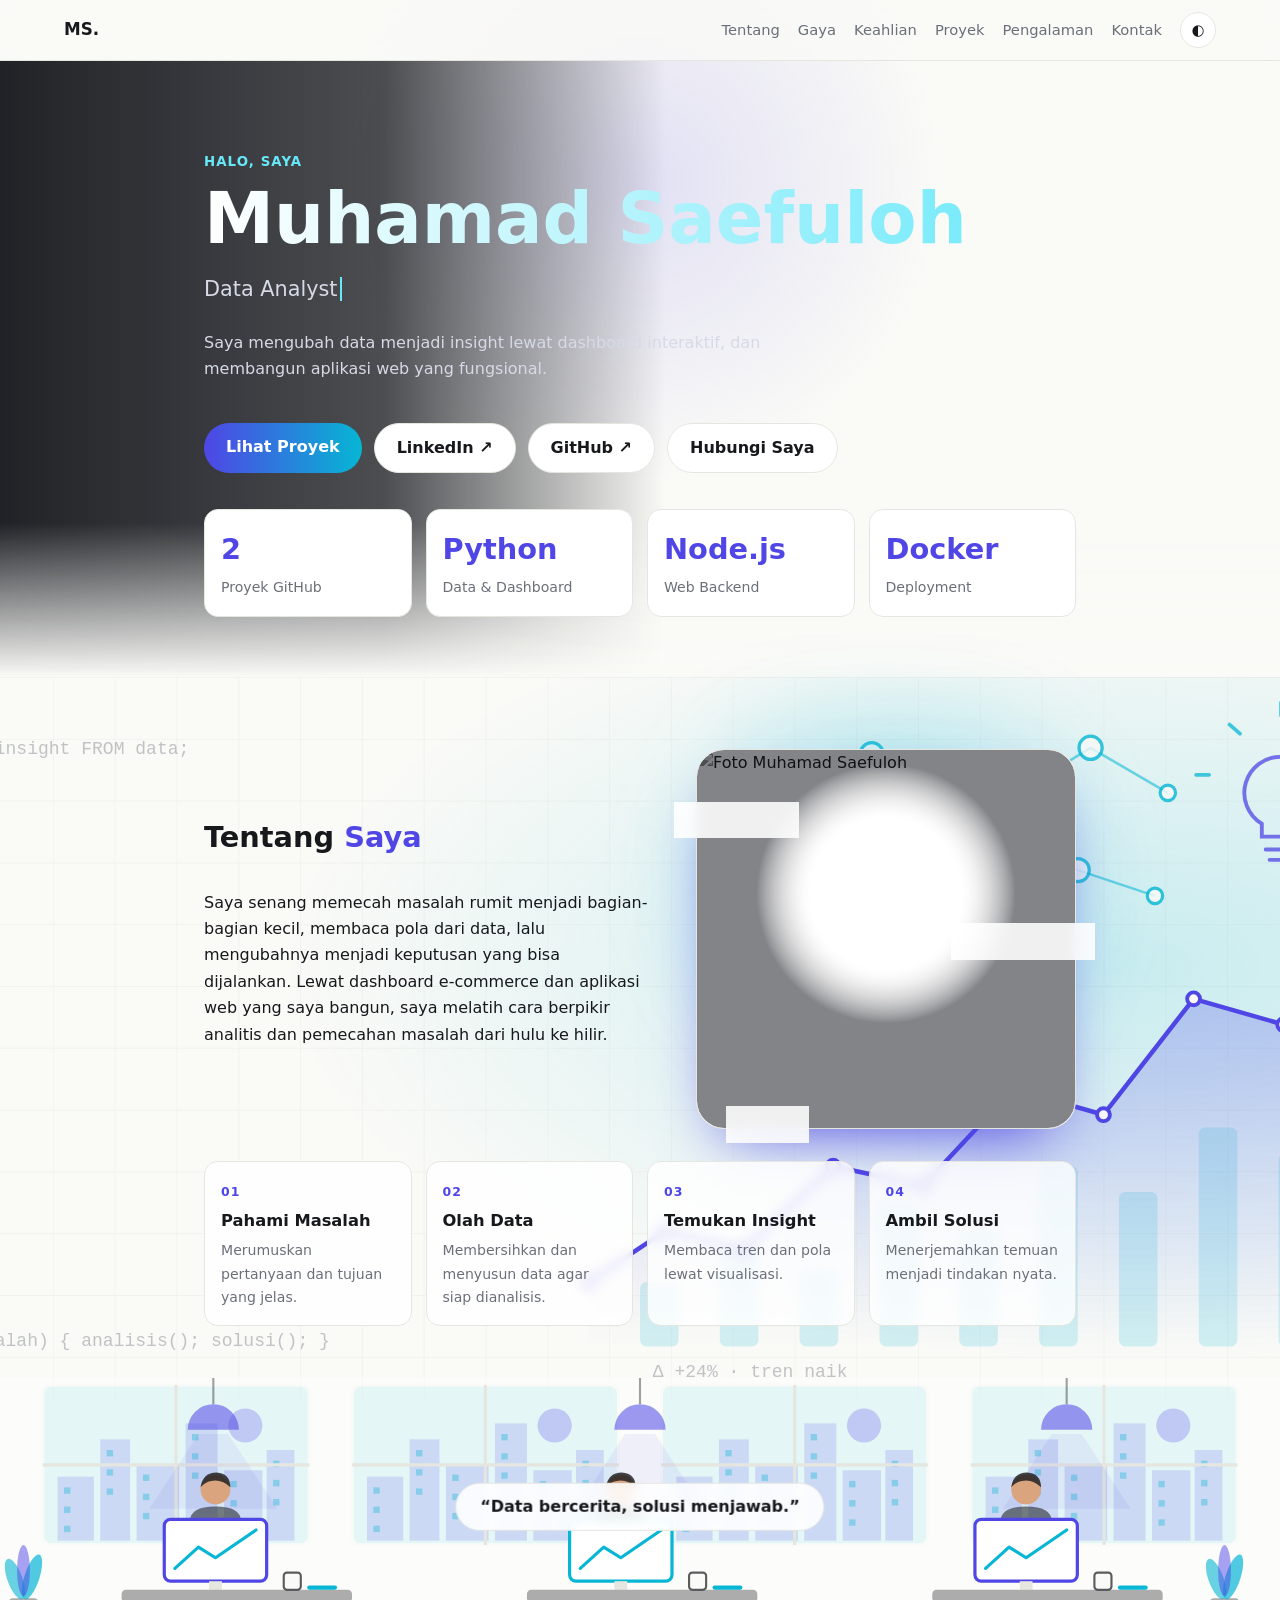
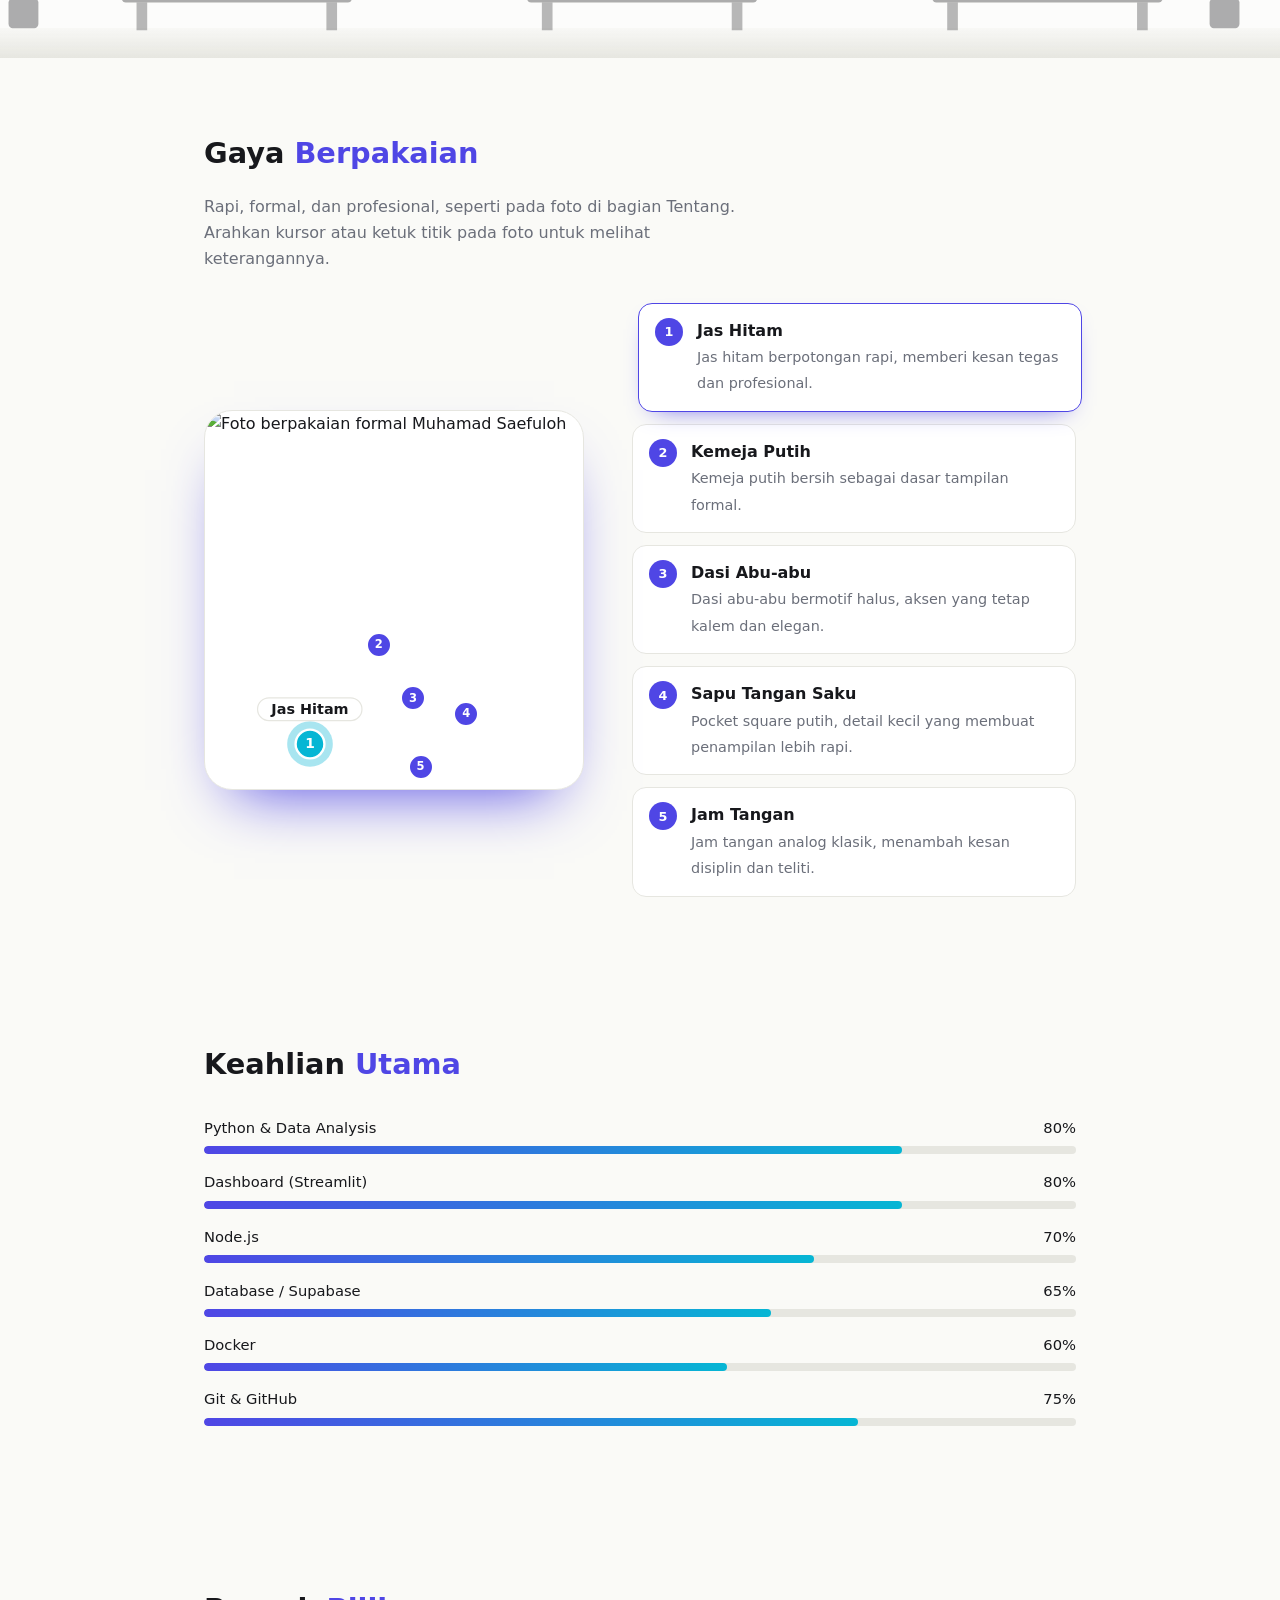
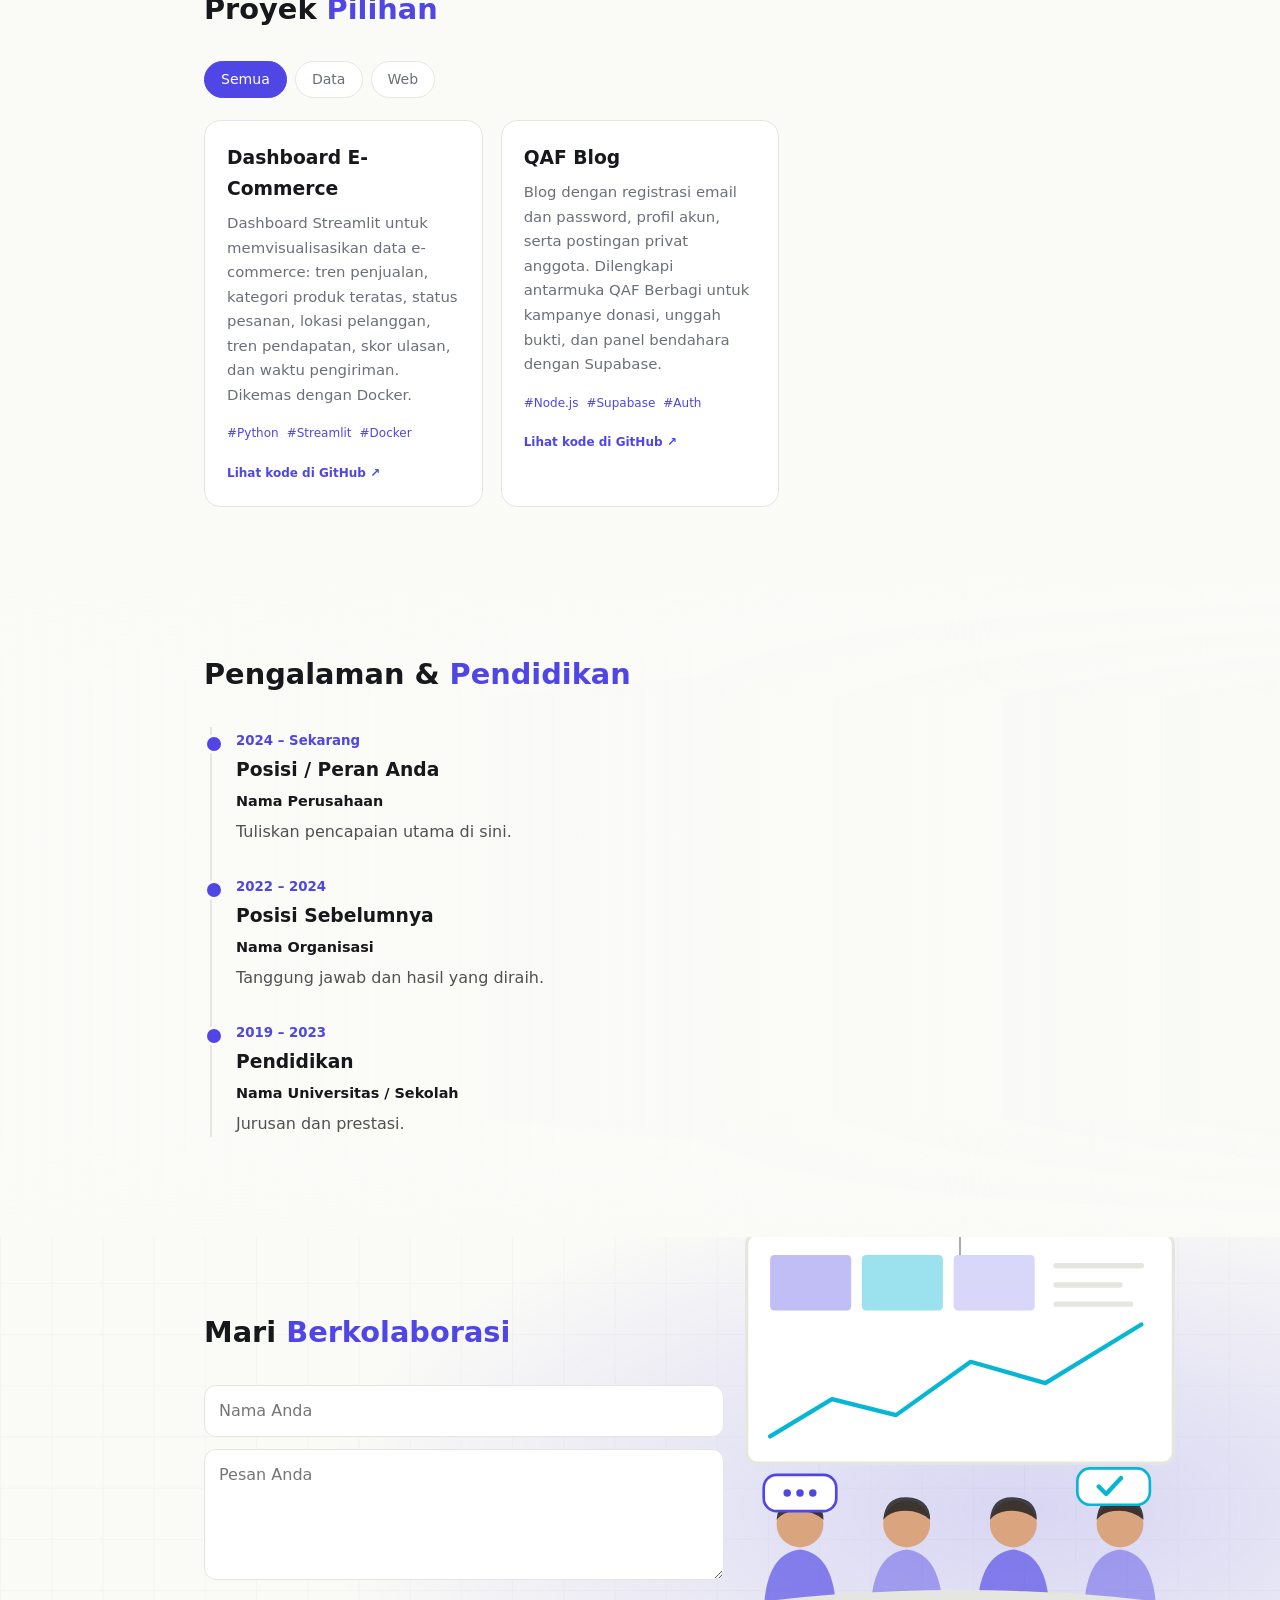
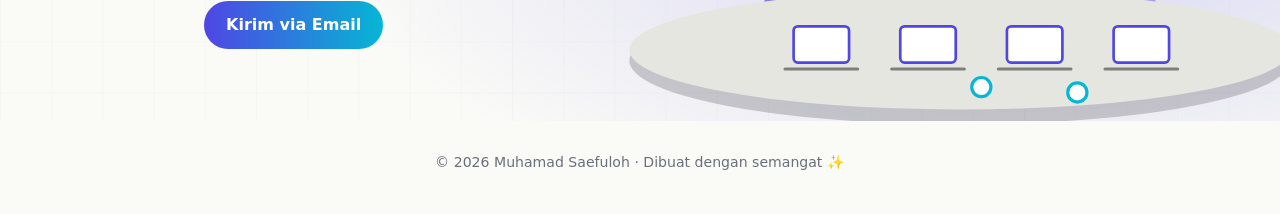
==== index.html @ 17553c74 "Add files via upload" ====
<!DOCTYPE html>
<html lang="id">
<head>
<meta charset="utf-8">
<meta name="viewport" content="width=device-width, initial-scale=1, viewport-fit=cover">
<meta name="description" content="Portofolio Muhamad Saefuloh: data analyst dan web developer."><title>Muhamad Saefuloh – Portofolio</title>
<link rel="stylesheet" href="style.css">
</head>
<body>
<div id="glow"></div>
<nav><b id="logo"></b><div><span class="lk" style="display:flex;gap:18px"><a href="#about">Tentang</a><a href="#attire">Gaya</a><a href="#skills">Keahlian</a><a href="#projects">Proyek</a><a href="#exp">Pengalaman</a><a href="#contact">Kontak</a></span><button id="theme" aria-label="Ganti tema">◐</button></div></nav>
<main>
<section class="hero rv">
<small>HALO, SAYA</small>
<h1 class="grad" id="name"></h1>
<div class="role"><span id="typed"></span><i></i></div>
<p id="tagline" style="max-width:560px;color:var(--mut)"></p>
<div class="cta"><a class="btn p" href="#projects">Lihat Proyek</a><a class="btn" id="li" target="_blank" rel="noopener">LinkedIn ↗</a><a class="btn" href="https://github.com/Muhammad887654" target="_blank" rel="noopener">GitHub ↗</a><a class="btn" href="#contact">Hubungi Saya</a></div>
<div class="stats" id="stats"></div>
</section>
<section id="about" class="rv ab">
<svg class="abbg" viewBox="0 0 1200 560" preserveAspectRatio="xMidYMid slice" aria-hidden="true">
<defs><pattern id="gp" width="48" height="48" patternUnits="userSpaceOnUse"><path d="M48 0H0V48" fill="none" stroke="var(--bd)" stroke-width="1"/></pattern>
<linearGradient id="ag" x1="0" y1="0" x2="0" y2="1"><stop offset="0" stop-color="var(--ac)" stop-opacity=".32"/><stop offset="1" stop-color="var(--ac)" stop-opacity="0"/></linearGradient>
<radialGradient id="rg" cx=".82" cy=".4" r=".55"><stop offset="0" stop-color="var(--ac2)" stop-opacity=".2"/><stop offset="1" stop-color="var(--ac2)" stop-opacity="0"/></radialGradient></defs>
<rect width="1200" height="560" fill="url(#gp)" opacity=".5"/><rect width="1200" height="560" fill="url(#rg)"/>
<rect x="600" y="470" width="30" height="50" rx="5" fill="var(--ac2)" opacity=".16"/><rect x="662" y="440" width="30" height="80" rx="5" fill="var(--ac2)" opacity=".16"/><rect x="724" y="460" width="30" height="60" rx="5" fill="var(--ac2)" opacity=".16"/><rect x="786" y="410" width="30" height="110" rx="5" fill="var(--ac2)" opacity=".16"/><rect x="848" y="430" width="30" height="90" rx="5" fill="var(--ac2)" opacity=".16"/><rect x="910" y="380" width="30" height="140" rx="5" fill="var(--ac2)" opacity=".16"/><rect x="972" y="400" width="30" height="120" rx="5" fill="var(--ac2)" opacity=".16"/><rect x="1034" y="350" width="30" height="170" rx="5" fill="var(--ac2)" opacity=".16"/><rect x="1096" y="370" width="30" height="150" rx="5" fill="var(--ac2)" opacity=".16"/><rect x="1158" y="320" width="30" height="200" rx="5" fill="var(--ac2)" opacity=".16"/>
<path d="M560 470 L620 430 L680 445 L750 380 L820 395 L890 320 L960 340 L1030 250 L1100 270 L1170 190 L1170 520 L560 520Z" fill="url(#ag)"/>
<path class="dr" d="M560 470 L620 430 L680 445 L750 380 L820 395 L890 320 L960 340 L1030 250 L1100 270 L1170 190" fill="none" stroke="var(--ac)" stroke-width="3.5" stroke-linecap="round" stroke-linejoin="round"/>
<circle class="pu" cx="560" cy="470" r="5" fill="var(--bg)" stroke="var(--ac)" stroke-width="3" style="animation-delay:0.0s"/><circle class="pu" cx="620" cy="430" r="5" fill="var(--bg)" stroke="var(--ac)" stroke-width="3" style="animation-delay:0.3s"/><circle class="pu" cx="680" cy="445" r="5" fill="var(--bg)" stroke="var(--ac)" stroke-width="3" style="animation-delay:0.6s"/><circle class="pu" cx="750" cy="380" r="5" fill="var(--bg)" stroke="var(--ac)" stroke-width="3" style="animation-delay:0.8999999999999999s"/><circle class="pu" cx="820" cy="395" r="5" fill="var(--bg)" stroke="var(--ac)" stroke-width="3" style="animation-delay:1.2s"/><circle class="pu" cx="890" cy="320" r="5" fill="var(--bg)" stroke="var(--ac)" stroke-width="3" style="animation-delay:1.5s"/><circle class="pu" cx="960" cy="340" r="5" fill="var(--bg)" stroke="var(--ac)" stroke-width="3" style="animation-delay:1.7999999999999998s"/><circle class="pu" cx="1030" cy="250" r="5" fill="var(--bg)" stroke="var(--ac)" stroke-width="3" style="animation-delay:2.1s"/><circle class="pu" cx="1100" cy="270" r="5" fill="var(--bg)" stroke="var(--ac)" stroke-width="3" style="animation-delay:2.4s"/><circle class="pu" cx="1170" cy="190" r="5" fill="var(--bg)" stroke="var(--ac)" stroke-width="3" style="animation-delay:2.6999999999999997s"/>
<g stroke="var(--ac2)" stroke-width="2" opacity=".55" fill="none"><path d="M860 110L780 60M860 110L950 55M860 110L800 160M860 110L940 150M780 60L720 90M950 55L1010 90M940 150L1000 170"/></g>
<g fill="var(--bg)" stroke="var(--ac2)" stroke-width="2.5" opacity=".8"><circle cx="860" cy="110" r="15"/><circle cx="780" cy="60" r="9"/><circle cx="950" cy="55" r="9"/><circle cx="800" cy="160" r="9"/><circle cx="940" cy="150" r="9"/><circle cx="720" cy="90" r="6"/><circle cx="1010" cy="90" r="6"/><circle cx="1000" cy="170" r="6"/></g>
<g fill="none" stroke="var(--ac)" stroke-width="3" stroke-linecap="round" opacity=".75"><path d="M1098 62a28 28 0 0 0-15 52v10h30v-10a28 28 0 0 0-15-52z"/><path d="M1086 134h24M1089 142h18"/><path d="M1098 30v-10M1130 44l8-7M1066 44l-8-7M1144 76h10M1042 76h-10" stroke="var(--ac2)"/></g>
<g font-family="ui-monospace,Menlo,monospace" font-size="14" fill="var(--mut)" opacity=".4"><text x="40" y="60">SELECT insight FROM data;</text><text x="40" y="520">if (masalah) { analisis(); solusi(); }</text><text x="610" y="544">Δ +24%  ·  tren naik</text></g>
</svg>
<div class="abwrap"><div class="abtxt"><h2>Tentang <span>Saya</span></h2><p id="about-t"></p></div><figure class="portrait" id="portrait"><div class="pframe"><img src="assets/profile.jpg" alt="Foto Muhamad Saefuloh"><div class="dim"></div></div><span class="pc c1">Data Analyst</span><span class="pc c2">Problem Solver</span><span class="pc c3">Python</span></figure></div><div class="steps" id="steps"></div></section>
<div class="band rv"><svg viewBox="0 0 1200 280" preserveAspectRatio="xMidYMax slice" role="img" aria-label="Ilustrasi suasana kantor"><defs><linearGradient id="fl" x1="0" y1="0" x2="0" y2="1"><stop offset="0" stop-color="var(--bd)" stop-opacity=".2"/><stop offset="1" stop-color="var(--bd)"/></linearGradient></defs><rect width="1200" height="280" fill="var(--card)" opacity=".45"/><rect x="40" y="24" width="250" height="150" rx="8" fill="var(--ac2)" opacity=".09" stroke="var(--bd)" stroke-width="3"/><circle cx="230" cy="62" r="16" fill="var(--ac)" opacity=".25"/><rect x="54" y="110" width="34" height="60" fill="var(--ac)" opacity=".16"/><rect x="60" y="120" width="6" height="6" fill="var(--ac2)" opacity=".35" class="tw"/><rect x="60" y="138" width="6" height="6" fill="var(--ac2)" opacity=".35" class=""/><rect x="60" y="156" width="6" height="6" fill="var(--ac2)" opacity=".35" class=""/><rect x="94" y="75" width="28" height="95" fill="var(--ac)" opacity=".16"/><rect x="100" y="85" width="6" height="6" fill="var(--ac2)" opacity=".35" class=""/><rect x="100" y="103" width="6" height="6" fill="var(--ac2)" opacity=".35" class=""/><rect x="100" y="121" width="6" height="6" fill="var(--ac2)" opacity=".35" class="tw"/><rect x="128" y="98" width="40" height="72" fill="var(--ac)" opacity=".16"/><rect x="134" y="108" width="6" height="6" fill="var(--ac2)" opacity=".35" class=""/><rect x="134" y="126" width="6" height="6" fill="var(--ac2)" opacity=".35" class="tw"/><rect x="134" y="144" width="6" height="6" fill="var(--ac2)" opacity=".35" class=""/><rect x="174" y="60" width="30" height="110" fill="var(--ac)" opacity=".16"/><rect x="180" y="70" width="6" height="6" fill="var(--ac2)" opacity=".35" class="tw"/><rect x="180" y="88" width="6" height="6" fill="var(--ac2)" opacity=".35" class=""/><rect x="180" y="106" width="6" height="6" fill="var(--ac2)" opacity=".35" class=""/><rect x="210" y="104" width="36" height="66" fill="var(--ac)" opacity=".16"/><rect x="216" y="114" width="6" height="6" fill="var(--ac2)" opacity=".35" class=""/><rect x="216" y="132" width="6" height="6" fill="var(--ac2)" opacity=".35" class=""/><rect x="216" y="150" width="6" height="6" fill="var(--ac2)" opacity=".35" class="tw"/><rect x="250" y="85" width="26" height="85" fill="var(--ac)" opacity=".16"/><rect x="256" y="95" width="6" height="6" fill="var(--ac2)" opacity=".35" class=""/><rect x="256" y="113" width="6" height="6" fill="var(--ac2)" opacity=".35" class="tw"/><rect x="256" y="131" width="6" height="6" fill="var(--ac2)" opacity=".35" class=""/><path d="M165 24V174M40 99H290" stroke="var(--bd)" stroke-width="3"/><rect x="330" y="24" width="250" height="150" rx="8" fill="var(--ac2)" opacity=".09" stroke="var(--bd)" stroke-width="3"/><circle cx="520" cy="62" r="16" fill="var(--ac)" opacity=".25"/><rect x="344" y="110" width="34" height="60" fill="var(--ac)" opacity=".16"/><rect x="350" y="120" width="6" height="6" fill="var(--ac2)" opacity=".35" class=""/><rect x="350" y="138" width="6" height="6" fill="var(--ac2)" opacity=".35" class=""/><rect x="350" y="156" width="6" height="6" fill="var(--ac2)" opacity=".35" class="tw"/><rect x="384" y="75" width="28" height="95" fill="var(--ac)" opacity=".16"/><rect x="390" y="85" width="6" height="6" fill="var(--ac2)" opacity=".35" class=""/><rect x="390" y="103" width="6" height="6" fill="var(--ac2)" opacity=".35" class="tw"/><rect x="390" y="121" width="6" height="6" fill="var(--ac2)" opacity=".35" class=""/><rect x="418" y="98" width="40" height="72" fill="var(--ac)" opacity=".16"/><rect x="424" y="108" width="6" height="6" fill="var(--ac2)" opacity=".35" class="tw"/><rect x="424" y="126" width="6" height="6" fill="var(--ac2)" opacity=".35" class=""/><rect x="424" y="144" width="6" height="6" fill="var(--ac2)" opacity=".35" class=""/><rect x="464" y="60" width="30" height="110" fill="var(--ac)" opacity=".16"/><rect x="470" y="70" width="6" height="6" fill="var(--ac2)" opacity=".35" class=""/><rect x="470" y="88" width="6" height="6" fill="var(--ac2)" opacity=".35" class=""/><rect x="470" y="106" width="6" height="6" fill="var(--ac2)" opacity=".35" class="tw"/><rect x="500" y="104" width="36" height="66" fill="var(--ac)" opacity=".16"/><rect x="506" y="114" width="6" height="6" fill="var(--ac2)" opacity=".35" class=""/><rect x="506" y="132" width="6" height="6" fill="var(--ac2)" opacity=".35" class="tw"/><rect x="506" y="150" width="6" height="6" fill="var(--ac2)" opacity=".35" class=""/><rect x="540" y="85" width="26" height="85" fill="var(--ac)" opacity=".16"/><rect x="546" y="95" width="6" height="6" fill="var(--ac2)" opacity=".35" class="tw"/><rect x="546" y="113" width="6" height="6" fill="var(--ac2)" opacity=".35" class=""/><rect x="546" y="131" width="6" height="6" fill="var(--ac2)" opacity=".35" class=""/><path d="M455 24V174M330 99H580" stroke="var(--bd)" stroke-width="3"/><rect x="620" y="24" width="250" height="150" rx="8" fill="var(--ac2)" opacity=".09" stroke="var(--bd)" stroke-width="3"/><circle cx="810" cy="62" r="16" fill="var(--ac)" opacity=".25"/><rect x="634" y="110" width="34" height="60" fill="var(--ac)" opacity=".16"/><rect x="640" y="120" width="6" height="6" fill="var(--ac2)" opacity=".35" class=""/><rect x="640" y="138" width="6" height="6" fill="var(--ac2)" opacity=".35" class="tw"/><rect x="640" y="156" width="6" height="6" fill="var(--ac2)" opacity=".35" class=""/><rect x="674" y="75" width="28" height="95" fill="var(--ac)" opacity=".16"/><rect x="680" y="85" width="6" height="6" fill="var(--ac2)" opacity=".35" class="tw"/><rect x="680" y="103" width="6" height="6" fill="var(--ac2)" opacity=".35" class=""/><rect x="680" y="121" width="6" height="6" fill="var(--ac2)" opacity=".35" class=""/><rect x="708" y="98" width="40" height="72" fill="var(--ac)" opacity=".16"/><rect x="714" y="108" width="6" height="6" fill="var(--ac2)" opacity=".35" class=""/><rect x="714" y="126" width="6" height="6" fill="var(--ac2)" opacity=".35" class=""/><rect x="714" y="144" width="6" height="6" fill="var(--ac2)" opacity=".35" class="tw"/><rect x="754" y="60" width="30" height="110" fill="var(--ac)" opacity=".16"/><rect x="760" y="70" width="6" height="6" fill="var(--ac2)" opacity=".35" class=""/><rect x="760" y="88" width="6" height="6" fill="var(--ac2)" opacity=".35" class="tw"/><rect x="760" y="106" width="6" height="6" fill="var(--ac2)" opacity=".35" class=""/><rect x="790" y="104" width="36" height="66" fill="var(--ac)" opacity=".16"/><rect x="796" y="114" width="6" height="6" fill="var(--ac2)" opacity=".35" class="tw"/><rect x="796" y="132" width="6" height="6" fill="var(--ac2)" opacity=".35" class=""/><rect x="796" y="150" width="6" height="6" fill="var(--ac2)" opacity=".35" class=""/><rect x="830" y="85" width="26" height="85" fill="var(--ac)" opacity=".16"/><rect x="836" y="95" width="6" height="6" fill="var(--ac2)" opacity=".35" class=""/><rect x="836" y="113" width="6" height="6" fill="var(--ac2)" opacity=".35" class=""/><rect x="836" y="131" width="6" height="6" fill="var(--ac2)" opacity=".35" class="tw"/><path d="M745 24V174M620 99H870" stroke="var(--bd)" stroke-width="3"/><rect x="910" y="24" width="250" height="150" rx="8" fill="var(--ac2)" opacity=".09" stroke="var(--bd)" stroke-width="3"/><circle cx="1100" cy="62" r="16" fill="var(--ac)" opacity=".25"/><rect x="924" y="110" width="34" height="60" fill="var(--ac)" opacity=".16"/><rect x="930" y="120" width="6" height="6" fill="var(--ac2)" opacity=".35" class="tw"/><rect x="930" y="138" width="6" height="6" fill="var(--ac2)" opacity=".35" class=""/><rect x="930" y="156" width="6" height="6" fill="var(--ac2)" opacity=".35" class=""/><rect x="964" y="75" width="28" height="95" fill="var(--ac)" opacity=".16"/><rect x="970" y="85" width="6" height="6" fill="var(--ac2)" opacity=".35" class=""/><rect x="970" y="103" width="6" height="6" fill="var(--ac2)" opacity=".35" class=""/><rect x="970" y="121" width="6" height="6" fill="var(--ac2)" opacity=".35" class="tw"/><rect x="998" y="98" width="40" height="72" fill="var(--ac)" opacity=".16"/><rect x="1004" y="108" width="6" height="6" fill="var(--ac2)" opacity=".35" class=""/><rect x="1004" y="126" width="6" height="6" fill="var(--ac2)" opacity=".35" class="tw"/><rect x="1004" y="144" width="6" height="6" fill="var(--ac2)" opacity=".35" class=""/><rect x="1044" y="60" width="30" height="110" fill="var(--ac)" opacity=".16"/><rect x="1050" y="70" width="6" height="6" fill="var(--ac2)" opacity=".35" class="tw"/><rect x="1050" y="88" width="6" height="6" fill="var(--ac2)" opacity=".35" class=""/><rect x="1050" y="106" width="6" height="6" fill="var(--ac2)" opacity=".35" class=""/><rect x="1080" y="104" width="36" height="66" fill="var(--ac)" opacity=".16"/><rect x="1086" y="114" width="6" height="6" fill="var(--ac2)" opacity=".35" class=""/><rect x="1086" y="132" width="6" height="6" fill="var(--ac2)" opacity=".35" class=""/><rect x="1086" y="150" width="6" height="6" fill="var(--ac2)" opacity=".35" class="tw"/><rect x="1120" y="85" width="26" height="85" fill="var(--ac)" opacity=".16"/><rect x="1126" y="95" width="6" height="6" fill="var(--ac2)" opacity=".35" class=""/><rect x="1126" y="113" width="6" height="6" fill="var(--ac2)" opacity=".35" class="tw"/><rect x="1126" y="131" width="6" height="6" fill="var(--ac2)" opacity=".35" class=""/><path d="M1035 24V174M910 99H1160" stroke="var(--bd)" stroke-width="3"/><rect y="252" width="1200" height="28" fill="url(#fl)"/><path d="M200 0V42" stroke="var(--tx)" opacity=".4" stroke-width="2"/><path d="M176 66A24 24 0 0 1 224 66Z" fill="var(--ac)" opacity=".55"/><path d="M186 70H214L260 140H140Z" fill="var(--ac)" opacity=".07"/><path d="M600 0V42" stroke="var(--tx)" opacity=".4" stroke-width="2"/><path d="M576 66A24 24 0 0 1 624 66Z" fill="var(--ac)" opacity=".55"/><path d="M586 70H614L660 140H540Z" fill="var(--ac)" opacity=".07"/><path d="M1000 0V42" stroke="var(--tx)" opacity=".4" stroke-width="2"/><path d="M976 66A24 24 0 0 1 1024 66Z" fill="var(--ac)" opacity=".55"/><path d="M986 70H1014L1060 140H940Z" fill="var(--ac)" opacity=".07"/><g transform="translate(90,0)"><path d="M88 152Q88 138 112 138Q136 138 136 152Z" fill="var(--tx)" opacity=".55"/><circle cx="112" cy="122" r="14" fill="#d9a47e"/><path d="M98 120Q100 106 113 106Q126 107 126 120Q118 112 108 114Q102 115 98 120Z" fill="var(--tx)" opacity=".8"/><rect x="64" y="150" width="96" height="58" rx="6" fill="var(--card)" stroke="var(--ac)" stroke-width="3"/><path d="M74 196L96 176L112 186L150 160" fill="none" stroke="var(--ac2)" stroke-width="3" stroke-linecap="round" stroke-linejoin="round"/><rect x="106" y="208" width="12" height="8" fill="var(--bd)"/><rect x="24" y="216" width="216" height="12" rx="4" fill="var(--tx)" opacity=".35"/><rect x="38" y="228" width="10" height="26" fill="var(--tx)" opacity=".3"/><rect x="216" y="228" width="10" height="26" fill="var(--tx)" opacity=".3"/><rect x="176" y="200" width="16" height="16" rx="3" fill="var(--bg)" stroke="var(--tx)" opacity=".7" stroke-width="2"/><path d="M200 214h24" stroke="var(--ac2)" stroke-width="4" stroke-linecap="round"/></g><g transform="translate(470,0)"><path d="M88 152Q88 138 112 138Q136 138 136 152Z" fill="var(--tx)" opacity=".55"/><circle cx="112" cy="122" r="14" fill="#d9a47e"/><path d="M98 120Q100 106 113 106Q126 107 126 120Q118 112 108 114Q102 115 98 120Z" fill="var(--tx)" opacity=".8"/><rect x="64" y="150" width="96" height="58" rx="6" fill="var(--card)" stroke="var(--ac2)" stroke-width="3"/><path d="M74 196L96 176L112 186L150 160" fill="none" stroke="var(--ac2)" stroke-width="3" stroke-linecap="round" stroke-linejoin="round"/><rect x="106" y="208" width="12" height="8" fill="var(--bd)"/><rect x="24" y="216" width="216" height="12" rx="4" fill="var(--tx)" opacity=".35"/><rect x="38" y="228" width="10" height="26" fill="var(--tx)" opacity=".3"/><rect x="216" y="228" width="10" height="26" fill="var(--tx)" opacity=".3"/><rect x="176" y="200" width="16" height="16" rx="3" fill="var(--bg)" stroke="var(--tx)" opacity=".7" stroke-width="2"/><path d="M200 214h24" stroke="var(--ac2)" stroke-width="4" stroke-linecap="round"/></g><g transform="translate(850,0)"><path d="M88 152Q88 138 112 138Q136 138 136 152Z" fill="var(--tx)" opacity=".55"/><circle cx="112" cy="122" r="14" fill="#d9a47e"/><path d="M98 120Q100 106 113 106Q126 107 126 120Q118 112 108 114Q102 115 98 120Z" fill="var(--tx)" opacity=".8"/><rect x="64" y="150" width="96" height="58" rx="6" fill="var(--card)" stroke="var(--ac)" stroke-width="3"/><path d="M74 196L96 176L112 186L150 160" fill="none" stroke="var(--ac2)" stroke-width="3" stroke-linecap="round" stroke-linejoin="round"/><rect x="106" y="208" width="12" height="8" fill="var(--bd)"/><rect x="24" y="216" width="216" height="12" rx="4" fill="var(--tx)" opacity=".35"/><rect x="38" y="228" width="10" height="26" fill="var(--tx)" opacity=".3"/><rect x="216" y="228" width="10" height="26" fill="var(--tx)" opacity=".3"/><rect x="176" y="200" width="16" height="16" rx="3" fill="var(--bg)" stroke="var(--tx)" opacity=".7" stroke-width="2"/><path d="M200 214h24" stroke="var(--ac2)" stroke-width="4" stroke-linecap="round"/></g><rect x="8" y="224" width="28" height="28" rx="4" fill="var(--tx)" opacity=".35"/><ellipse cx="14" cy="206" rx="7" ry="20" fill="var(--ac2)" opacity=".6" transform="rotate(-20 14 206)"/><ellipse cx="30" cy="204" rx="7" ry="22" fill="var(--ac2)" opacity=".7" transform="rotate(18 30 204)"/><ellipse cx="22" cy="198" rx="6" ry="24" fill="var(--ac)" opacity=".5"/><rect x="1134" y="224" width="28" height="28" rx="4" fill="var(--tx)" opacity=".35"/><ellipse cx="1140" cy="206" rx="7" ry="20" fill="var(--ac2)" opacity=".6" transform="rotate(-20 1140 206)"/><ellipse cx="1156" cy="204" rx="7" ry="22" fill="var(--ac2)" opacity=".7" transform="rotate(18 1156 204)"/><ellipse cx="1148" cy="198" rx="6" ry="24" fill="var(--ac)" opacity=".5"/></svg><div class="bandtxt">“Data bercerita, solusi menjawab.”</div></div>

<section id="attire" class="rv"><h2>Gaya <span>Berpakaian</span></h2>
<p class="sub">Rapi, formal, dan profesional, seperti pada foto di bagian Tentang. Arahkan kursor atau ketuk titik pada foto untuk melihat keterangannya.</p>
<div class="attwrap"><div class="af" id="af"><div class="afr"><img id="att-img" alt="Foto berpakaian formal Muhamad Saefuloh"></div></div><ol class="al" id="al"></ol></div></section>
<section id="skills" class="rv"><h2>Keahlian <span>Utama</span></h2><div id="sk"></div></section>
<section id="projects" class="rv"><h2>Proyek <span>Pilihan</span></h2><div class="chips" id="chips"></div><div class="grid" id="pj"></div></section>
<section id="exp" class="rv eb"><h2>Pengalaman &amp; <span>Pendidikan</span></h2><div class="tl" id="tl"></div></section>
<section id="contact" class="rv ab"><svg class="abbg" viewBox="0 0 1200 560" preserveAspectRatio="xMidYMid slice" aria-hidden="true"><defs><pattern id="gp2" width="48" height="48" patternUnits="userSpaceOnUse"><path d="M48 0H0V48" fill="none" stroke="var(--bd)" stroke-width="1"/></pattern><radialGradient id="rg2" cx=".8" cy=".55" r=".55"><stop offset="0" stop-color="var(--ac)" stop-opacity=".2"/><stop offset="1" stop-color="var(--ac)" stop-opacity="0"/></radialGradient></defs><rect width="1200" height="560" fill="url(#gp2)" opacity=".45"/><rect width="1200" height="560" fill="url(#rg2)"/><rect x="700" y="50" width="400" height="215" rx="10" fill="var(--card)" stroke="var(--bd)" stroke-width="3"/><rect x="722" y="70" width="76" height="52" rx="4" fill="var(--ac)" opacity=".35"/><rect x="808" y="70" width="76" height="52" rx="4" fill="var(--ac2)" opacity=".4"/><rect x="894" y="70" width="76" height="52" rx="4" fill="var(--ac)" opacity=".22"/><path d="M722 240L780 205L840 220L910 170L980 190L1070 135" fill="none" stroke="var(--ac2)" stroke-width="4" stroke-linecap="round" stroke-linejoin="round"/><path d="M990 80h80M990 98h60M990 116h70" stroke="var(--bd)" stroke-width="5" stroke-linecap="round"/><path d="M716 410Q716 350 750 346Q784 350 784 410Z" fill="var(--ac)" opacity="0.65"/><circle cx="750" cy="322" r="22" fill="#d9a47e"/><path d="M728 318Q730 296 750 297Q772 298 772 318Q760 308 744 310Q734 311 728 318Z" fill="var(--tx)" opacity=".8"/><path d="M816 410Q816 350 850 346Q884 350 884 410Z" fill="var(--ac)" opacity="0.45"/><circle cx="850" cy="322" r="22" fill="#d9a47e"/><path d="M828 318Q830 296 850 297Q872 298 872 318Q860 308 844 310Q834 311 828 318Z" fill="var(--tx)" opacity=".8"/><path d="M916 410Q916 350 950 346Q984 350 984 410Z" fill="var(--ac)" opacity="0.65"/><circle cx="950" cy="322" r="22" fill="#d9a47e"/><path d="M928 318Q930 296 950 297Q972 298 972 318Q960 308 944 310Q934 311 928 318Z" fill="var(--tx)" opacity=".8"/><path d="M1016 410Q1016 350 1050 346Q1084 350 1084 410Z" fill="var(--ac)" opacity="0.45"/><circle cx="1050" cy="322" r="22" fill="#d9a47e"/><path d="M1028 318Q1030 296 1050 297Q1072 298 1072 318Q1060 308 1044 310Q1034 311 1028 318Z" fill="var(--tx)" opacity=".8"/><ellipse cx="900" cy="450" rx="310" ry="60" fill="var(--tx)" opacity=".2"/><ellipse cx="900" cy="440" rx="310" ry="56" fill="var(--bd)"/><rect x="744" y="418" width="52" height="34" rx="4" fill="var(--card)" stroke="var(--ac)" stroke-width="2.5"/><path d="M736 458H804" stroke="var(--tx)" opacity=".5" stroke-width="3" stroke-linecap="round"/><rect x="844" y="418" width="52" height="34" rx="4" fill="var(--card)" stroke="var(--ac)" stroke-width="2.5"/><path d="M836 458H904" stroke="var(--tx)" opacity=".5" stroke-width="3" stroke-linecap="round"/><rect x="944" y="418" width="52" height="34" rx="4" fill="var(--card)" stroke="var(--ac)" stroke-width="2.5"/><path d="M936 458H1004" stroke="var(--tx)" opacity=".5" stroke-width="3" stroke-linecap="round"/><rect x="1044" y="418" width="52" height="34" rx="4" fill="var(--card)" stroke="var(--ac)" stroke-width="2.5"/><path d="M1036 458H1104" stroke="var(--tx)" opacity=".5" stroke-width="3" stroke-linecap="round"/><circle cx="920" cy="475" r="9" fill="var(--card)" stroke="var(--ac2)" stroke-width="3"/><circle cx="1010" cy="480" r="9" fill="var(--card)" stroke="var(--ac2)" stroke-width="3"/><g class="fb"><rect x="716" y="276" width="68" height="34" rx="12" fill="var(--card)" stroke="var(--ac)" stroke-width="2.5"/><circle cx="738" cy="293" r="3.5" fill="var(--ac)"/><circle cx="750" cy="293" r="3.5" fill="var(--ac)"/><circle cx="762" cy="293" r="3.5" fill="var(--ac)"/></g><g class="fb"><rect x="1010" y="270" width="68" height="34" rx="12" fill="var(--card)" stroke="var(--ac2)" stroke-width="2.5"/><path d="M1030 287l7 7 14-15" fill="none" stroke="var(--ac2)" stroke-width="4" stroke-linecap="round" stroke-linejoin="round"/></g><path d="M900 0V70" stroke="var(--tx)" opacity=".35" stroke-width="2"/></svg>
<h2>Mari <span>Berkolaborasi</span></h2>
<div style="max-width:520px"><input id="fn" placeholder="Nama Anda"><textarea id="fm" rows="4" placeholder="Pesan Anda"></textarea><button class="btn p" id="send">Kirim via Email</button></div></section>
</main>
<footer>© <span id="yr"></span> <span id="fn2"></span> · Dibuat dengan semangat ✨</footer>
<script src="script.js"></script>
</body>
</html>
---- style.css ----
:root{--bg:#fafaf7;--card:#fff;--tx:#17181c;--mut:#6b6f7a;--ac:#4f46e5;--ac2:#06b6d4;--bd:#e6e6e0;box-sizing:border-box;padding-top:env(safe-area-inset-top,0px);padding-bottom:env(safe-area-inset-bottom,0px)}
@media (prefers-color-scheme:dark){:root:not([data-theme="light"]){--bg:#0e0f13;--card:#171921;--tx:#eceef3;--mut:#9aa0ae;--ac:#818cf8;--ac2:#22d3ee;--bd:#262a35}}
:root[data-theme="dark"]{--bg:#0e0f13;--card:#171921;--tx:#eceef3;--mut:#9aa0ae;--ac:#818cf8;--ac2:#22d3ee;--bd:#262a35}
*{box-sizing:border-box}html{scroll-behavior:smooth;scroll-padding-top:70px}
body{margin:0;background:var(--bg);color:var(--tx);font:16px/1.65 system-ui,-apple-system,"Segoe UI",sans-serif}
#glow{position:fixed;inset:0;pointer-events:none;background:radial-gradient(500px circle at var(--x,50%) var(--y,20%),color-mix(in srgb,var(--ac) 14%,transparent),transparent 60%);z-index:0}
nav{position:sticky;top:env(safe-area-inset-top,0px);z-index:5;display:flex;justify-content:space-between;align-items:center;padding:12px 5vw;background:color-mix(in srgb,var(--bg) 85%,transparent);backdrop-filter:blur(10px);border-bottom:1px solid var(--bd)}
nav b{font-size:1.05rem}nav div{display:flex;gap:18px;align-items:center;font-size:.92rem}
nav a{color:var(--mut);text-decoration:none}nav a:hover{color:var(--ac)}
@media(max-width:640px){nav .lk{display:none}}
button{font:inherit;cursor:pointer}
#theme{background:var(--card);border:1px solid var(--bd);color:var(--tx);border-radius:50%;width:36px;height:36px}
main{position:relative;z-index:1;max-width:1000px;margin:auto;padding:0 5vw}
section{padding:72px 0}
h2{font-size:1.8rem;margin:0 0 28px}h2 span{color:var(--ac)}
.hero{min-height:80vh;display:flex;flex-direction:column;justify-content:center;position:relative}
.hero>*{position:relative;z-index:1}

.hero small{color:var(--ac);font-weight:600;letter-spacing:.08em}
.hero h1{font-size:clamp(2.4rem,7vw,4.4rem);line-height:1.1;margin:8px 0 14px}
.grad{background:linear-gradient(90deg,var(--ac),var(--ac2));-webkit-background-clip:text;background-clip:text;color:transparent}
.role{font-size:1.3rem;color:var(--mut);min-height:2em}.role i{border-right:2px solid var(--ac);margin-left:2px;animation:bl 1s steps(1) infinite}
@keyframes bl{50%{border-color:transparent}}
.cta{display:flex;gap:12px;flex-wrap:wrap;margin-top:24px}
.btn{padding:11px 22px;border-radius:999px;border:1px solid var(--bd);background:var(--card);color:var(--tx);text-decoration:none;font-weight:600;transition:.2s}
.btn.p{background:linear-gradient(90deg,var(--ac),var(--ac2));color:#fff;border:0}.btn:hover{transform:translateY(-2px)}
.stats{display:grid;grid-template-columns:repeat(auto-fit,minmax(130px,1fr));gap:14px;margin-top:36px}
.stat{background:var(--card);border:1px solid var(--bd);border-radius:14px;padding:16px}.stat b{font-size:1.8rem;color:var(--ac);display:block}.stat span{color:var(--mut);font-size:.88rem}
.skill{margin-bottom:16px}.skill div{display:flex;justify-content:space-between;font-size:.92rem;margin-bottom:6px}
.bar{height:8px;border-radius:9px;background:var(--bd);overflow:hidden}.bar i{display:block;height:100%;width:0;background:linear-gradient(90deg,var(--ac),var(--ac2));border-radius:9px;transition:width 1.2s ease}
.chips{display:flex;gap:8px;flex-wrap:wrap;margin-bottom:22px}
.chip{padding:6px 16px;border-radius:999px;border:1px solid var(--bd);background:var(--card);color:var(--mut);font-size:.88rem}.chip.on{background:var(--ac);color:#fff;border-color:var(--ac)}
.grid{display:grid;grid-template-columns:repeat(auto-fill,minmax(270px,1fr));gap:18px}
.card{background:var(--card);border:1px solid var(--bd);border-radius:16px;padding:22px;transition:.25s}.card:hover{transform:translateY(-5px);border-color:var(--ac);box-shadow:0 12px 30px -14px var(--ac)}
.card h3{margin:0 0 6px}.card p{color:var(--mut);margin:0 0 12px;font-size:.93rem}.tag{font-size:.75rem;color:var(--ac);margin-right:8px}
.card.hide{display:none}
.tl{border-left:2px solid var(--bd);padding-left:24px;margin-left:6px}
.ti{position:relative;margin-bottom:28px}.ti:before{content:"";position:absolute;left:-32px;top:7px;width:14px;height:14px;border-radius:50%;background:var(--ac);border:3px solid var(--bg)}
.ti small{color:var(--ac);font-weight:600}.ti h3{margin:2px 0}.ti p{margin:4px 0 0;color:var(--mut)}
.rv{opacity:0;transform:translateY(24px);transition:.7s}.rv.in{opacity:1;transform:none}
input,textarea{width:100%;padding:12px 14px;margin-bottom:12px;border-radius:12px;border:1px solid var(--bd);background:var(--card);color:var(--tx);font:inherit}
footer{text-align:center;color:var(--mut);padding:30px 0 40px;font-size:.88rem;position:relative;z-index:1}
.note{background:color-mix(in srgb,var(--ac) 10%,transparent);border:1px dashed var(--ac);border-radius:12px;padding:10px 14px;font-size:.85rem;color:var(--mut);margin-top:24px}
body{overflow-x:hidden}
.hero{min-height:auto;padding:90px 0 60px;justify-content:flex-start}
.hero::before{--img:url(assets/banner.jpg);content:"";position:absolute;z-index:0;top:0;bottom:0;left:50%;width:100vw;margin-left:-50vw;background:linear-gradient(180deg,transparent 75%,var(--bg) 100%),linear-gradient(90deg,rgba(8,10,16,.9) 0%,rgba(8,10,16,.72) 30%,rgba(8,10,16,0) 52%),var(--img) 0% 100%/auto 112% no-repeat}
@media(min-width:761px) and (max-width:1100px){.hero::before{background:linear-gradient(180deg,transparent 75%,var(--bg) 100%),linear-gradient(90deg,rgba(8,10,16,.9) 0%,rgba(8,10,16,.72) 30%,rgba(8,10,16,0) 52%),var(--img) 70% 100%/cover no-repeat}}
.hero small{color:#67e8f9}
.hero h1{background:linear-gradient(90deg,#fff,#67e8f9);-webkit-background-clip:text;background-clip:text;color:transparent}
.hero .role,.hero #tagline{color:#d5dae6!important}.hero .role i{border-color:#67e8f9}
.card a.tag{text-decoration:none;font-weight:600}
@media(max-width:760px){.hero{padding-top:300px}.hero::before{bottom:auto;height:320px;background:linear-gradient(180deg,transparent 60%,var(--bg) 100%),var(--img) 74% 0/auto 320px no-repeat}.hero small{color:var(--ac)}.hero h1{background:linear-gradient(90deg,var(--ac),var(--ac2));-webkit-background-clip:text;background-clip:text;color:transparent}.hero .role,.hero #tagline{color:var(--mut)!important}.hero .role i{border-color:var(--ac)}}
.ab{position:relative}.ab>*:not(.abbg){position:relative;z-index:1}
.abbg{position:absolute;z-index:0;top:0;height:100%;left:50%;width:100vw;margin-left:-50vw;pointer-events:none}
.abbg .dr{stroke-dasharray:1300;stroke-dashoffset:1300}.in .abbg .dr{animation:dr 2.6s ease forwards}
@keyframes dr{to{stroke-dashoffset:0}}
.abbg .pu{animation:pu 3.2s ease-in-out infinite;transform-box:fill-box;transform-origin:center}
@keyframes pu{50%{transform:scale(1.4)}}
@media(prefers-reduced-motion:reduce){.abbg .dr{stroke-dashoffset:0;animation:none!important}.abbg .pu{animation:none}}
.steps{display:grid;grid-template-columns:repeat(auto-fit,minmax(190px,1fr));gap:14px;margin-top:32px}
.st{background:color-mix(in srgb,var(--card) 82%,transparent);backdrop-filter:blur(6px);border:1px solid var(--bd);border-radius:14px;padding:16px;transition:.25s}.st:hover{transform:translateY(-4px);border-color:var(--ac)}
.st b{color:var(--ac);font-size:.78rem;letter-spacing:.08em}.st h3{margin:4px 0;font-size:1.02rem}.st p{margin:0;color:var(--mut);font-size:.88rem}
.band{position:relative;left:50%;width:100vw;margin-left:-50vw;height:280px;overflow:hidden;margin-top:-20px}
.band svg{width:100%;height:100%;display:block}
.bandtxt{position:absolute;left:50%;top:46%;transform:translate(-50%,-50%);background:color-mix(in srgb,var(--card) 88%,transparent);backdrop-filter:blur(6px);border:1px solid var(--bd);padding:10px 24px;border-radius:999px;font-weight:600;text-align:center;width:max-content;max-width:88vw}
.band .tw{animation:tw 6s ease-in-out infinite}@keyframes tw{50%{opacity:.5}}
@media(max-width:760px){.ab .abbg{opacity:.5}.band{height:220px}}
.abbg .fb{animation:fl 5s ease-in-out infinite}@keyframes fl{50%{transform:translateY(-8px)}}
.abwrap{display:grid;grid-template-columns:1fr minmax(260px,380px);gap:48px;align-items:center}
.abtxt p{max-width:560px}
.portrait{position:relative;margin:0;perspective:900px;--mx:50%;--my:38%;touch-action:pan-y}
.portrait::before{content:"";position:absolute;inset:-14%;background:radial-gradient(circle at var(--mx) var(--my),color-mix(in srgb,var(--ac2) 38%,transparent),transparent 62%);filter:blur(34px);z-index:-1}
.pframe{position:relative;aspect-ratio:1;border-radius:28px;overflow:hidden;border:1px solid var(--bd);box-shadow:0 30px 60px -28px var(--ac);transform:rotateX(var(--rx,0deg)) rotateY(var(--ry,0deg));transition:transform .15s ease-out;background:var(--card)}
.pframe img{width:100%;height:100%;object-fit:cover;display:block}
.dim{position:absolute;inset:0;background:rgba(8,10,16,.5);-webkit-backdrop-filter:grayscale(1);backdrop-filter:grayscale(1);-webkit-mask-image:radial-gradient(circle 130px at var(--mx) var(--my),transparent 0,transparent 55%,#000 100%);mask-image:radial-gradient(circle 130px at var(--mx) var(--my),transparent 0,transparent 55%,#000 100%)}
.pc{position:absolute;padding:6px 14px;border-radius:999px;background:color-mix(in srgb,var(--card) 88%,transparent);-webkit-backdrop-filter:blur(6px);backdrop-filter:blur(6px);border:1px solid var(--bd);font-size:.82rem;font-weight:600;transform:translate(var(--tx,0),var(--ty,0));transition:transform .2s ease-out}
.pc.c1{left:-22px;top:14%}.pc.c2{right:-18px;top:46%}.pc.c3{left:8%;bottom:-14px}
.cur{position:fixed;left:0;top:0;width:34px;height:34px;margin:-17px 0 0 -17px;border:2px solid var(--ac);border-radius:50%;pointer-events:none;z-index:50;opacity:0;transition:opacity .25s,width .25s,height .25s,margin .25s,background .25s}
.cur.on{opacity:1}.cur.big{width:72px;height:72px;margin:-36px 0 0 -36px;background:color-mix(in srgb,var(--ac) 14%,transparent)}
@media(max-width:760px){.abwrap{grid-template-columns:1fr;gap:36px}.portrait{max-width:320px;margin:0 auto;order:-1}}
@media(hover:none){.cur{display:none}}
.eb{position:relative;--eimg:url(assets/office.jpg)}.eb>*{position:relative;z-index:1}
.eb::before,.eb::after{content:"";position:absolute;z-index:0;top:0;bottom:0;left:50%;width:100vw;margin-left:-50vw}
.eb::before{background:var(--eimg) right 6% top 20%/auto 135% no-repeat;-webkit-mask-image:linear-gradient(90deg,transparent 0,transparent 42%,#000 72%);mask-image:linear-gradient(90deg,transparent 0,transparent 42%,#000 72%)}
.eb::after{background:linear-gradient(180deg,var(--bg) 0%,transparent 18%,transparent 82%,var(--bg) 100%),linear-gradient(90deg,color-mix(in srgb,var(--bg) 92%,transparent) 0,color-mix(in srgb,var(--bg) 80%,transparent) 55%,color-mix(in srgb,var(--bg) 22%,transparent) 100%)}
@media(max-width:760px){.eb::before{background:var(--eimg) center 22%/cover no-repeat;-webkit-mask-image:none;mask-image:none;opacity:.45}}
.eb .ti small{color:var(--ac)}.eb .ti p{color:var(--tx);opacity:.75}
#attire .sub{color:var(--mut);max-width:560px;margin:-12px 0 30px}
.attwrap{display:grid;grid-template-columns:minmax(260px,380px) 1fr;gap:48px;align-items:center}
.af{position:relative}
.afr{aspect-ratio:1;border-radius:28px;overflow:hidden;border:1px solid var(--bd);box-shadow:0 30px 60px -30px var(--ac);background:var(--card)}
.afr img{width:100%;height:100%;object-fit:cover;display:block}
.hs{position:absolute;width:26px;height:26px;margin:-13px 0 0 -13px;padding:0;border-radius:50%;border:2px solid #fff;background:var(--ac);color:#fff;font:700 .72rem/1 system-ui,sans-serif;cursor:pointer;animation:ping 2.2s infinite;z-index:2;transition:transform .2s}
.hs::after{content:attr(data-t);position:absolute;bottom:135%;left:50%;transform:translateX(-50%);white-space:nowrap;background:var(--card);color:var(--tx);border:1px solid var(--bd);padding:3px 11px;border-radius:999px;font-size:.75rem;font-weight:600;opacity:0;pointer-events:none;transition:.2s}
.hs.on{background:var(--ac2);animation:none;transform:scale(1.2);box-shadow:0 0 0 6px color-mix(in srgb,var(--ac2) 35%,transparent)}
.hs.on::after,.hs:hover::after{opacity:1}
@keyframes ping{0%{box-shadow:0 0 0 0 color-mix(in srgb,var(--ac) 55%,transparent)}100%{box-shadow:0 0 0 14px transparent}}
.al{list-style:none;margin:0;padding:0;display:grid;gap:12px}
.al li{display:flex;gap:14px;align-items:flex-start;padding:14px 16px;border:1px solid var(--bd);border-radius:14px;background:var(--card);cursor:pointer;transition:.25s}
.al li.on{border-color:var(--ac);transform:translateX(6px);box-shadow:0 10px 26px -16px var(--ac)}
.al i{flex:none;width:28px;height:28px;border-radius:50%;background:var(--ac);color:#fff;font-style:normal;font-size:.8rem;font-weight:700;display:grid;place-items:center}
.al b{display:block}.al span{color:var(--mut);font-size:.9rem}
@media(max-width:760px){.attwrap{grid-template-columns:1fr;gap:34px}.af{max-width:320px;margin:0 auto}}
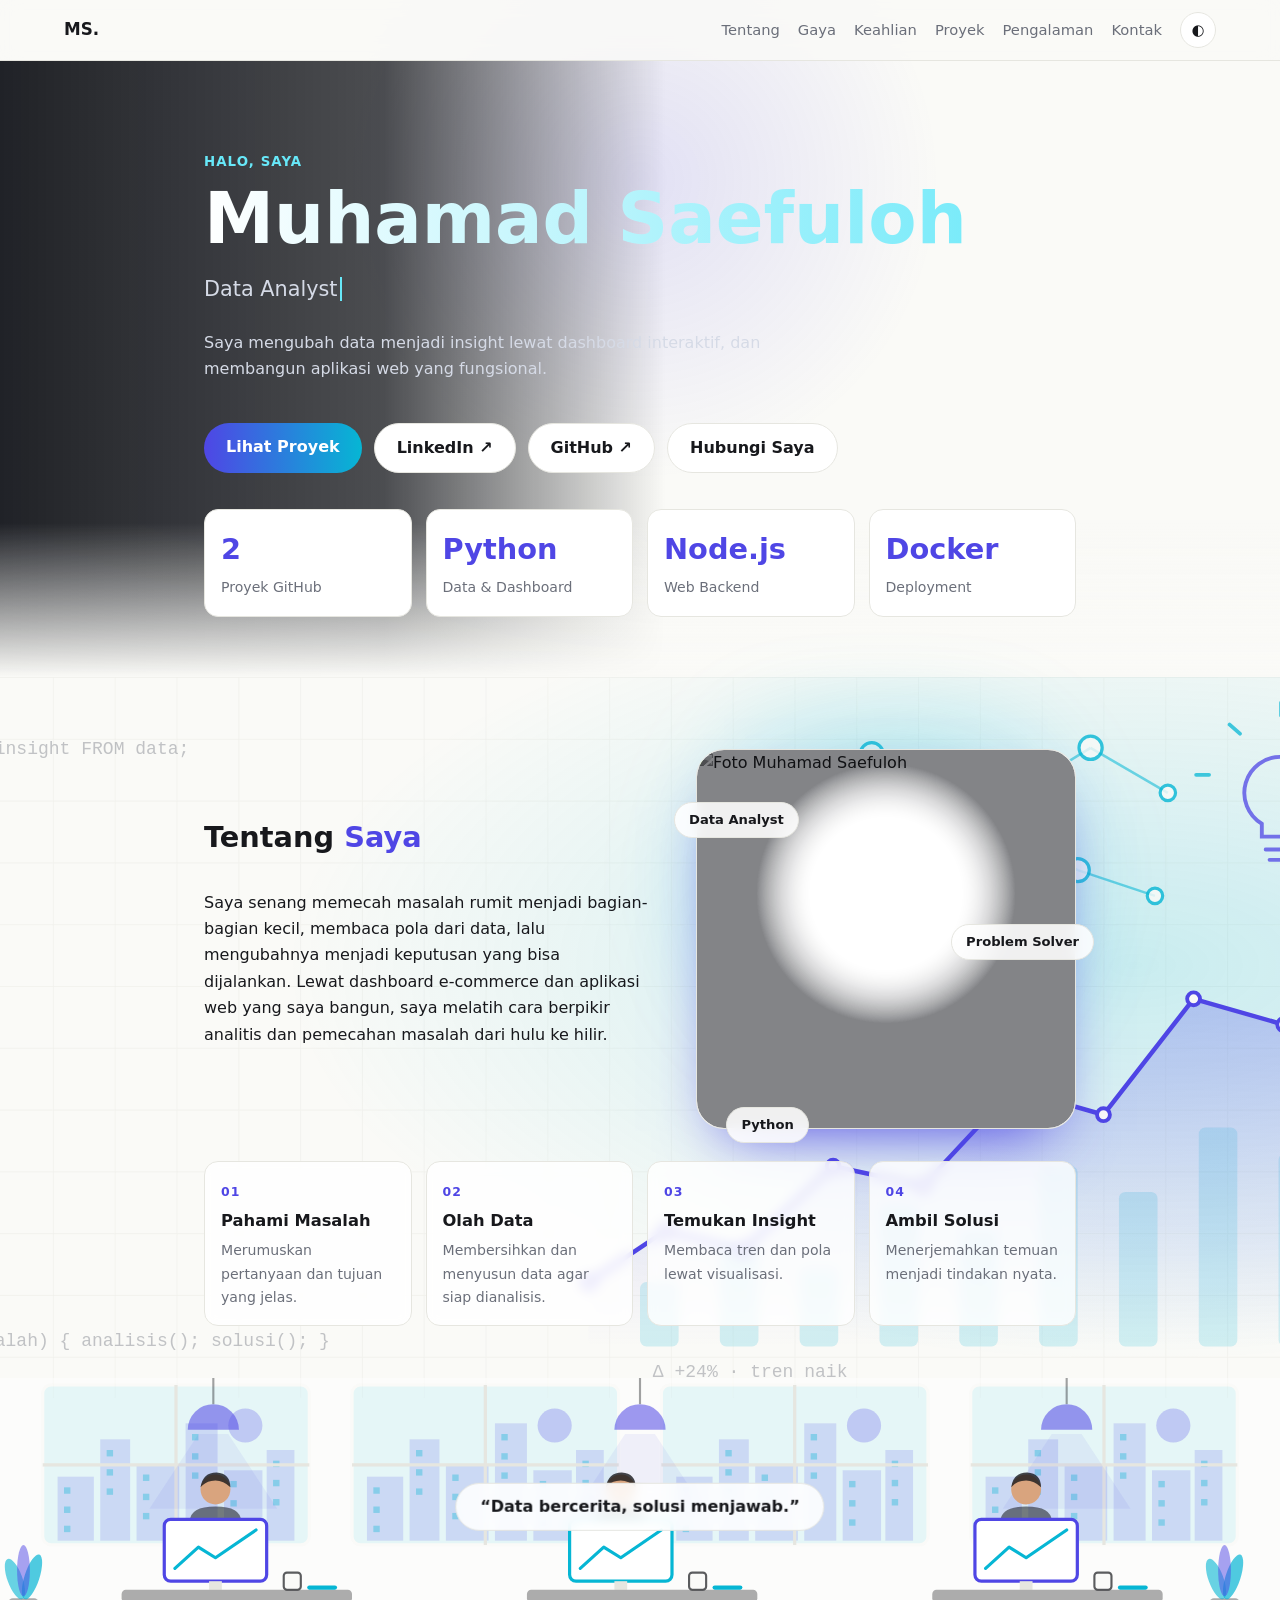
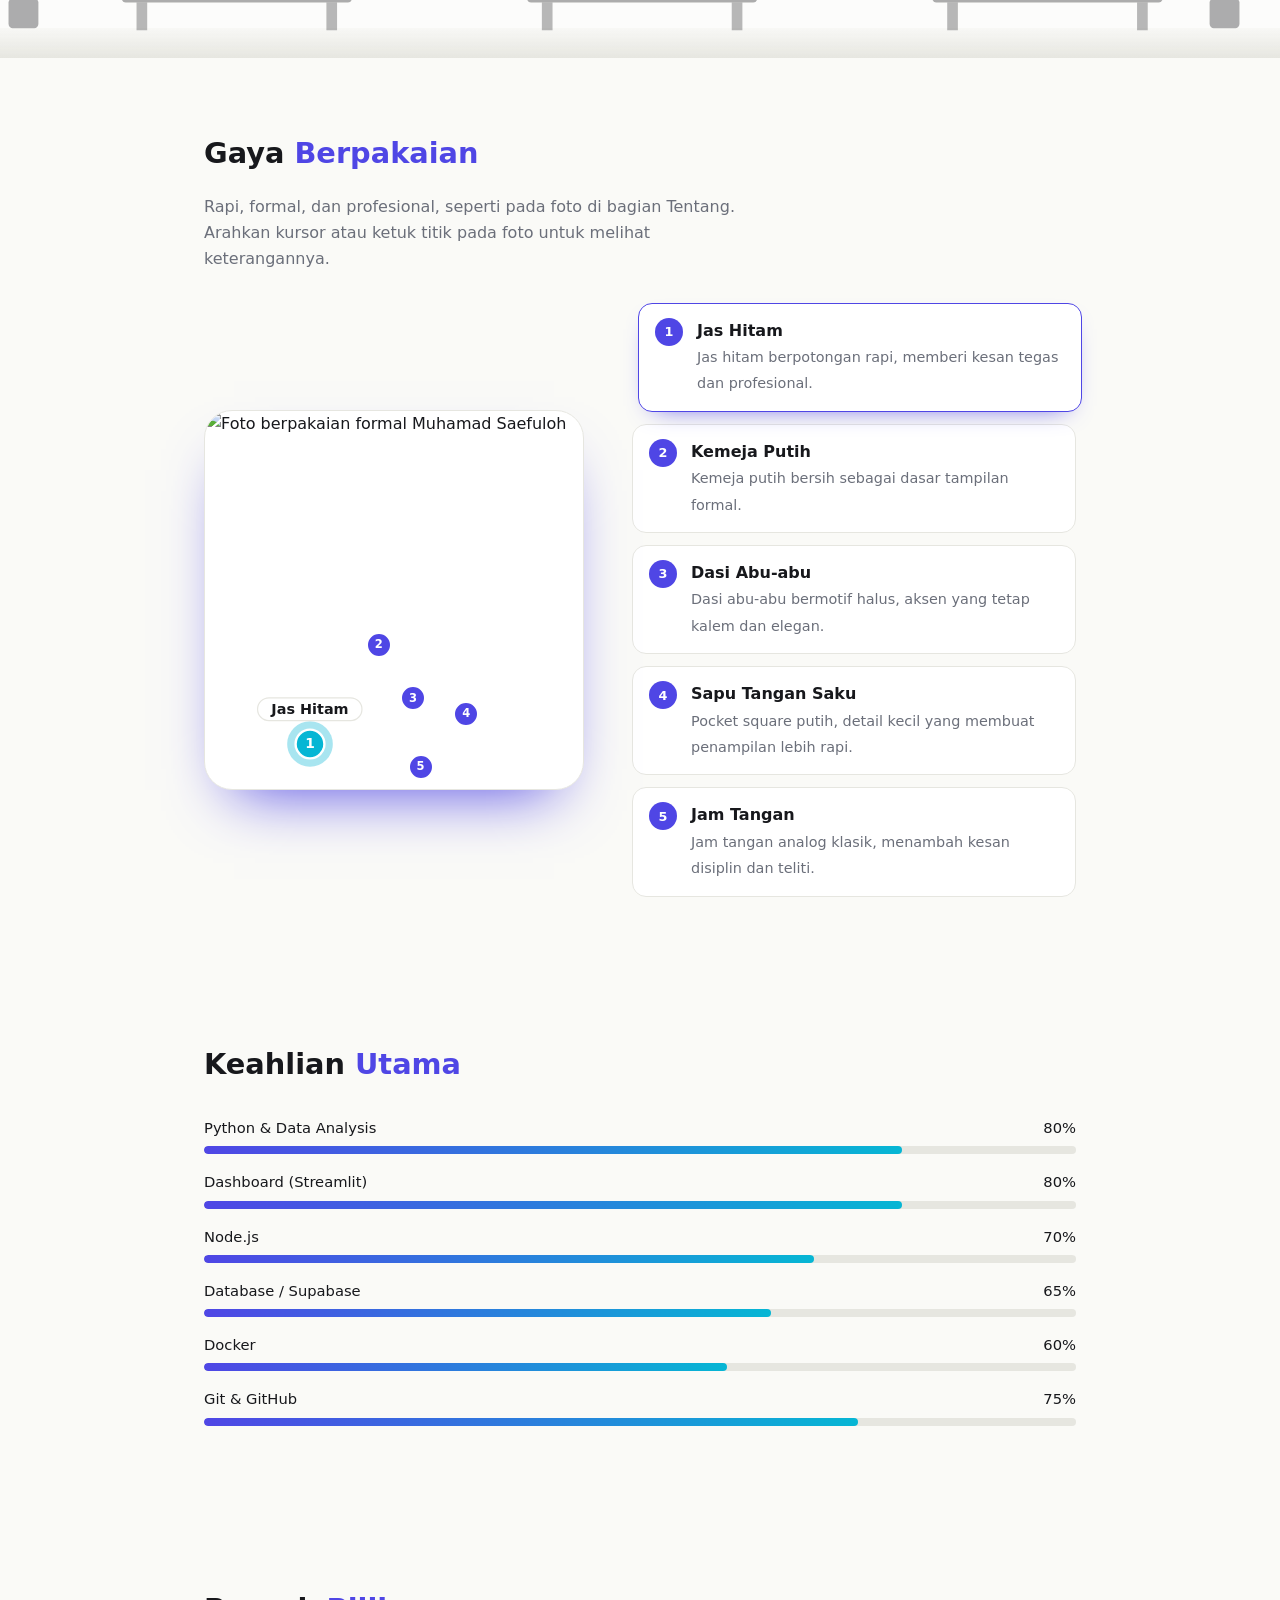
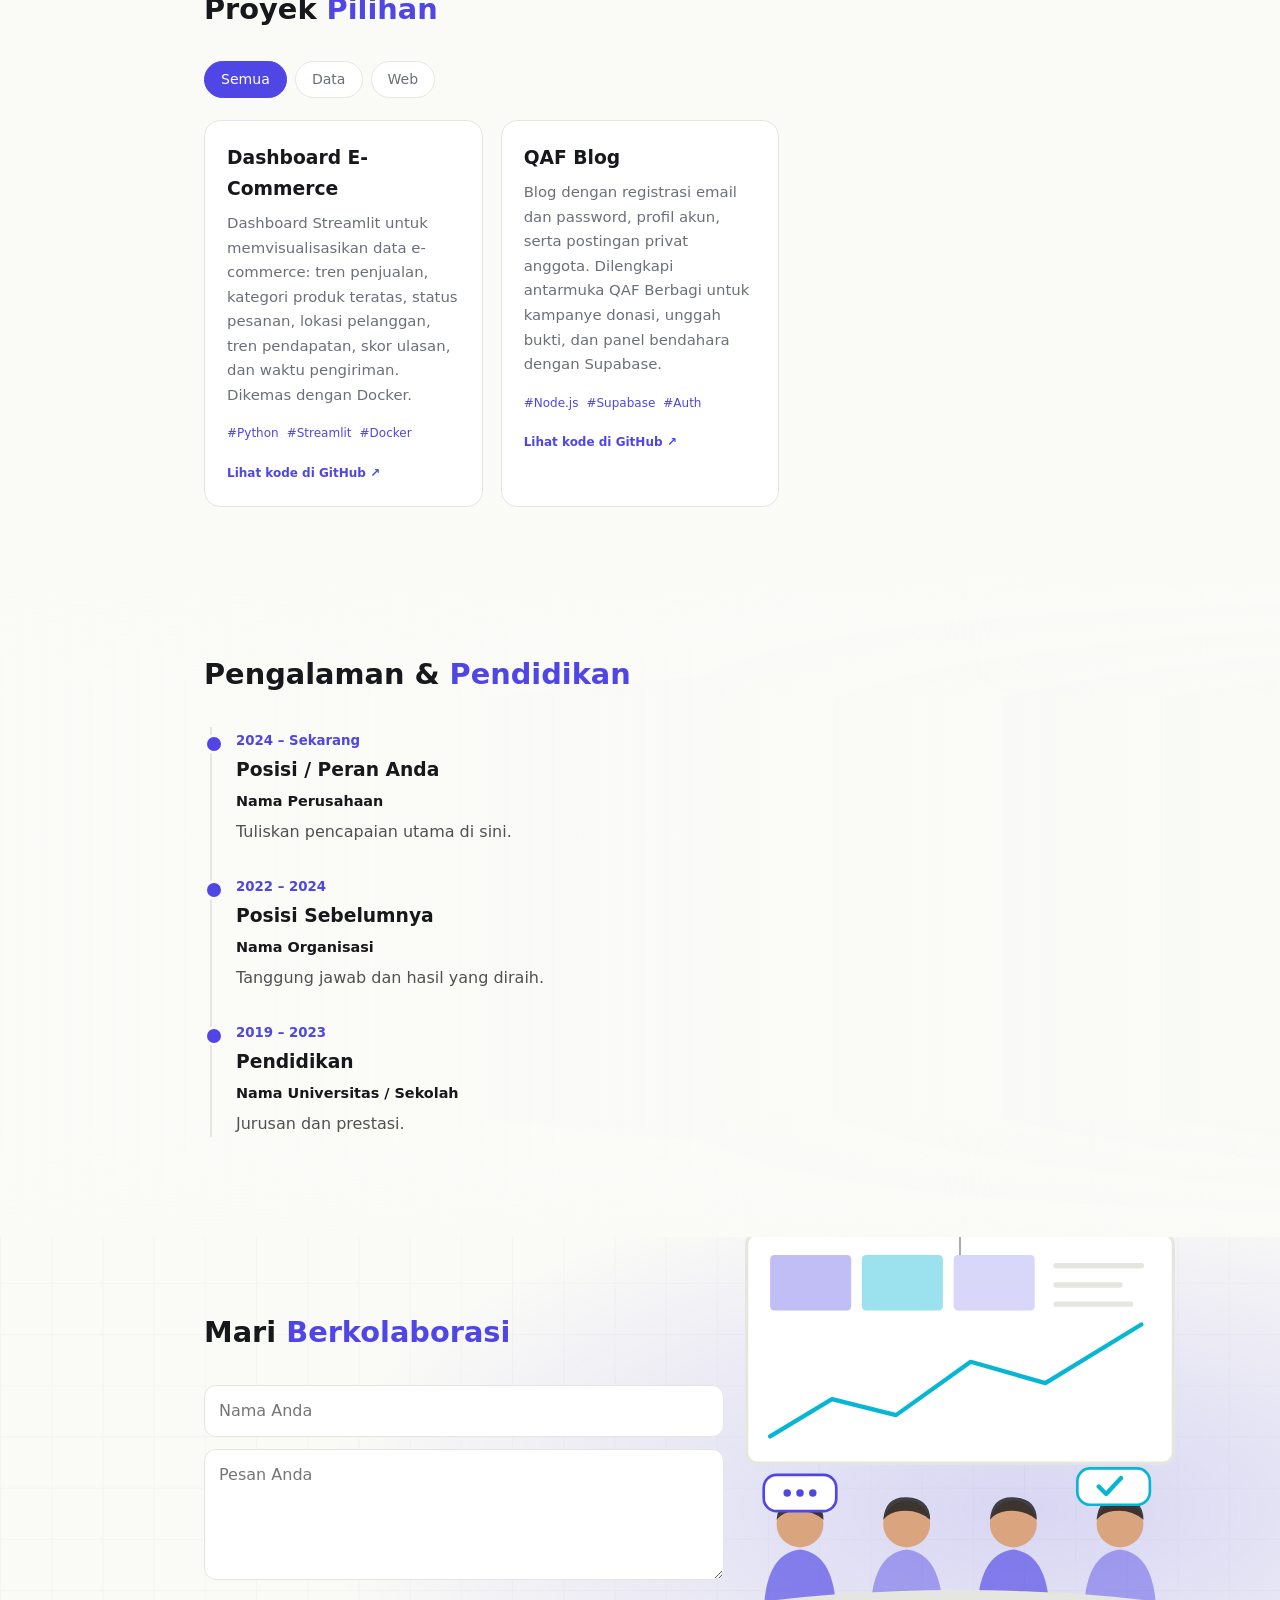
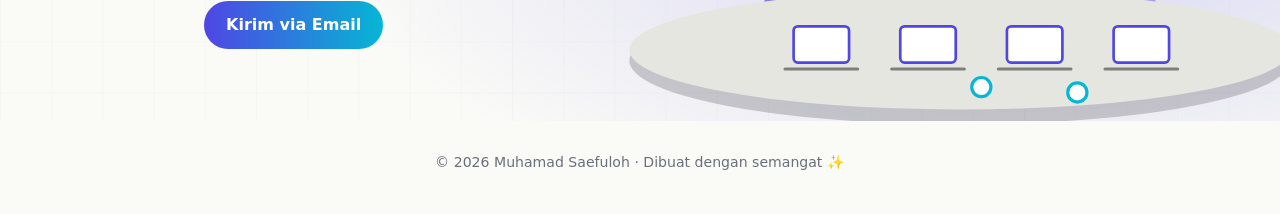
==== commit 7fc88b89: "Add files via upload" ====
--- a/index.html
+++ b/index.html
@@ -1,52 +1,364 @@
 <!DOCTYPE html>
 <html lang="id">
-<head>
-<meta charset="utf-8">
-<meta name="viewport" content="width=device-width, initial-scale=1, viewport-fit=cover">
-<meta name="description" content="Portofolio Muhamad Saefuloh: data analyst dan web developer."><title>Muhamad Saefuloh – Portofolio</title>
-<link rel="stylesheet" href="style.css">
-</head>
-<body>
-<div id="glow"></div>
-<nav><b id="logo"></b><div><span class="lk" style="display:flex;gap:18px"><a href="#about">Tentang</a><a href="#attire">Gaya</a><a href="#skills">Keahlian</a><a href="#projects">Proyek</a><a href="#exp">Pengalaman</a><a href="#contact">Kontak</a></span><button id="theme" aria-label="Ganti tema">◐</button></div></nav>
-<main>
-<section class="hero rv">
-<small>HALO, SAYA</small>
-<h1 class="grad" id="name"></h1>
-<div class="role"><span id="typed"></span><i></i></div>
-<p id="tagline" style="max-width:560px;color:var(--mut)"></p>
-<div class="cta"><a class="btn p" href="#projects">Lihat Proyek</a><a class="btn" id="li" target="_blank" rel="noopener">LinkedIn ↗</a><a class="btn" href="https://github.com/Muhammad887654" target="_blank" rel="noopener">GitHub ↗</a><a class="btn" href="#contact">Hubungi Saya</a></div>
-<div class="stats" id="stats"></div>
-</section>
-<section id="about" class="rv ab">
-<svg class="abbg" viewBox="0 0 1200 560" preserveAspectRatio="xMidYMid slice" aria-hidden="true">
-<defs><pattern id="gp" width="48" height="48" patternUnits="userSpaceOnUse"><path d="M48 0H0V48" fill="none" stroke="var(--bd)" stroke-width="1"/></pattern>
-<linearGradient id="ag" x1="0" y1="0" x2="0" y2="1"><stop offset="0" stop-color="var(--ac)" stop-opacity=".32"/><stop offset="1" stop-color="var(--ac)" stop-opacity="0"/></linearGradient>
-<radialGradient id="rg" cx=".82" cy=".4" r=".55"><stop offset="0" stop-color="var(--ac2)" stop-opacity=".2"/><stop offset="1" stop-color="var(--ac2)" stop-opacity="0"/></radialGradient></defs>
-<rect width="1200" height="560" fill="url(#gp)" opacity=".5"/><rect width="1200" height="560" fill="url(#rg)"/>
-<rect x="600" y="470" width="30" height="50" rx="5" fill="var(--ac2)" opacity=".16"/><rect x="662" y="440" width="30" height="80" rx="5" fill="var(--ac2)" opacity=".16"/><rect x="724" y="460" width="30" height="60" rx="5" fill="var(--ac2)" opacity=".16"/><rect x="786" y="410" width="30" height="110" rx="5" fill="var(--ac2)" opacity=".16"/><rect x="848" y="430" width="30" height="90" rx="5" fill="var(--ac2)" opacity=".16"/><rect x="910" y="380" width="30" height="140" rx="5" fill="var(--ac2)" opacity=".16"/><rect x="972" y="400" width="30" height="120" rx="5" fill="var(--ac2)" opacity=".16"/><rect x="1034" y="350" width="30" height="170" rx="5" fill="var(--ac2)" opacity=".16"/><rect x="1096" y="370" width="30" height="150" rx="5" fill="var(--ac2)" opacity=".16"/><rect x="1158" y="320" width="30" height="200" rx="5" fill="var(--ac2)" opacity=".16"/>
-<path d="M560 470 L620 430 L680 445 L750 380 L820 395 L890 320 L960 340 L1030 250 L1100 270 L1170 190 L1170 520 L560 520Z" fill="url(#ag)"/>
-<path class="dr" d="M560 470 L620 430 L680 445 L750 380 L820 395 L890 320 L960 340 L1030 250 L1100 270 L1170 190" fill="none" stroke="var(--ac)" stroke-width="3.5" stroke-linecap="round" stroke-linejoin="round"/>
-<circle class="pu" cx="560" cy="470" r="5" fill="var(--bg)" stroke="var(--ac)" stroke-width="3" style="animation-delay:0.0s"/><circle class="pu" cx="620" cy="430" r="5" fill="var(--bg)" stroke="var(--ac)" stroke-width="3" style="animation-delay:0.3s"/><circle class="pu" cx="680" cy="445" r="5" fill="var(--bg)" stroke="var(--ac)" stroke-width="3" style="animation-delay:0.6s"/><circle class="pu" cx="750" cy="380" r="5" fill="var(--bg)" stroke="var(--ac)" stroke-width="3" style="animation-delay:0.8999999999999999s"/><circle class="pu" cx="820" cy="395" r="5" fill="var(--bg)" stroke="var(--ac)" stroke-width="3" style="animation-delay:1.2s"/><circle class="pu" cx="890" cy="320" r="5" fill="var(--bg)" stroke="var(--ac)" stroke-width="3" style="animation-delay:1.5s"/><circle class="pu" cx="960" cy="340" r="5" fill="var(--bg)" stroke="var(--ac)" stroke-width="3" style="animation-delay:1.7999999999999998s"/><circle class="pu" cx="1030" cy="250" r="5" fill="var(--bg)" stroke="var(--ac)" stroke-width="3" style="animation-delay:2.1s"/><circle class="pu" cx="1100" cy="270" r="5" fill="var(--bg)" stroke="var(--ac)" stroke-width="3" style="animation-delay:2.4s"/><circle class="pu" cx="1170" cy="190" r="5" fill="var(--bg)" stroke="var(--ac)" stroke-width="3" style="animation-delay:2.6999999999999997s"/>
-<g stroke="var(--ac2)" stroke-width="2" opacity=".55" fill="none"><path d="M860 110L780 60M860 110L950 55M860 110L800 160M860 110L940 150M780 60L720 90M950 55L1010 90M940 150L1000 170"/></g>
-<g fill="var(--bg)" stroke="var(--ac2)" stroke-width="2.5" opacity=".8"><circle cx="860" cy="110" r="15"/><circle cx="780" cy="60" r="9"/><circle cx="950" cy="55" r="9"/><circle cx="800" cy="160" r="9"/><circle cx="940" cy="150" r="9"/><circle cx="720" cy="90" r="6"/><circle cx="1010" cy="90" r="6"/><circle cx="1000" cy="170" r="6"/></g>
-<g fill="none" stroke="var(--ac)" stroke-width="3" stroke-linecap="round" opacity=".75"><path d="M1098 62a28 28 0 0 0-15 52v10h30v-10a28 28 0 0 0-15-52z"/><path d="M1086 134h24M1089 142h18"/><path d="M1098 30v-10M1130 44l8-7M1066 44l-8-7M1144 76h10M1042 76h-10" stroke="var(--ac2)"/></g>
-<g font-family="ui-monospace,Menlo,monospace" font-size="14" fill="var(--mut)" opacity=".4"><text x="40" y="60">SELECT insight FROM data;</text><text x="40" y="520">if (masalah) { analisis(); solusi(); }</text><text x="610" y="544">Δ +24%  ·  tren naik</text></g>
-</svg>
-<div class="abwrap"><div class="abtxt"><h2>Tentang <span>Saya</span></h2><p id="about-t"></p></div><figure class="portrait" id="portrait"><div class="pframe"><img src="assets/profile.jpg" alt="Foto Muhamad Saefuloh"><div class="dim"></div></div><span class="pc c1">Data Analyst</span><span class="pc c2">Problem Solver</span><span class="pc c3">Python</span></figure></div><div class="steps" id="steps"></div></section>
-<div class="band rv"><svg viewBox="0 0 1200 280" preserveAspectRatio="xMidYMax slice" role="img" aria-label="Ilustrasi suasana kantor"><defs><linearGradient id="fl" x1="0" y1="0" x2="0" y2="1"><stop offset="0" stop-color="var(--bd)" stop-opacity=".2"/><stop offset="1" stop-color="var(--bd)"/></linearGradient></defs><rect width="1200" height="280" fill="var(--card)" opacity=".45"/><rect x="40" y="24" width="250" height="150" rx="8" fill="var(--ac2)" opacity=".09" stroke="var(--bd)" stroke-width="3"/><circle cx="230" cy="62" r="16" fill="var(--ac)" opacity=".25"/><rect x="54" y="110" width="34" height="60" fill="var(--ac)" opacity=".16"/><rect x="60" y="120" width="6" height="6" fill="var(--ac2)" opacity=".35" class="tw"/><rect x="60" y="138" width="6" height="6" fill="var(--ac2)" opacity=".35" class=""/><rect x="60" y="156" width="6" height="6" fill="var(--ac2)" opacity=".35" class=""/><rect x="94" y="75" width="28" height="95" fill="var(--ac)" opacity=".16"/><rect x="100" y="85" width="6" height="6" fill="var(--ac2)" opacity=".35" class=""/><rect x="100" y="103" width="6" height="6" fill="var(--ac2)" opacity=".35" class=""/><rect x="100" y="121" width="6" height="6" fill="var(--ac2)" opacity=".35" class="tw"/><rect x="128" y="98" width="40" height="72" fill="var(--ac)" opacity=".16"/><rect x="134" y="108" width="6" height="6" fill="var(--ac2)" opacity=".35" class=""/><rect x="134" y="126" width="6" height="6" fill="var(--ac2)" opacity=".35" class="tw"/><rect x="134" y="144" width="6" height="6" fill="var(--ac2)" opacity=".35" class=""/><rect x="174" y="60" width="30" height="110" fill="var(--ac)" opacity=".16"/><rect x="180" y="70" width="6" height="6" fill="var(--ac2)" opacity=".35" class="tw"/><rect x="180" y="88" width="6" height="6" fill="var(--ac2)" opacity=".35" class=""/><rect x="180" y="106" width="6" height="6" fill="var(--ac2)" opacity=".35" class=""/><rect x="210" y="104" width="36" height="66" fill="var(--ac)" opacity=".16"/><rect x="216" y="114" width="6" height="6" fill="var(--ac2)" opacity=".35" class=""/><rect x="216" y="132" width="6" height="6" fill="var(--ac2)" opacity=".35" class=""/><rect x="216" y="150" width="6" height="6" fill="var(--ac2)" opacity=".35" class="tw"/><rect x="250" y="85" width="26" height="85" fill="var(--ac)" opacity=".16"/><rect x="256" y="95" width="6" height="6" fill="var(--ac2)" opacity=".35" class=""/><rect x="256" y="113" width="6" height="6" fill="var(--ac2)" opacity=".35" class="tw"/><rect x="256" y="131" width="6" height="6" fill="var(--ac2)" opacity=".35" class=""/><path d="M165 24V174M40 99H290" stroke="var(--bd)" stroke-width="3"/><rect x="330" y="24" width="250" height="150" rx="8" fill="var(--ac2)" opacity=".09" stroke="var(--bd)" stroke-width="3"/><circle cx="520" cy="62" r="16" fill="var(--ac)" opacity=".25"/><rect x="344" y="110" width="34" height="60" fill="var(--ac)" opacity=".16"/><rect x="350" y="120" width="6" height="6" fill="var(--ac2)" opacity=".35" class=""/><rect x="350" y="138" width="6" height="6" fill="var(--ac2)" opacity=".35" class=""/><rect x="350" y="156" width="6" height="6" fill="var(--ac2)" opacity=".35" class="tw"/><rect x="384" y="75" width="28" height="95" fill="var(--ac)" opacity=".16"/><rect x="390" y="85" width="6" height="6" fill="var(--ac2)" opacity=".35" class=""/><rect x="390" y="103" width="6" height="6" fill="var(--ac2)" opacity=".35" class="tw"/><rect x="390" y="121" width="6" height="6" fill="var(--ac2)" opacity=".35" class=""/><rect x="418" y="98" width="40" height="72" fill="var(--ac)" opacity=".16"/><rect x="424" y="108" width="6" height="6" fill="var(--ac2)" opacity=".35" class="tw"/><rect x="424" y="126" width="6" height="6" fill="var(--ac2)" opacity=".35" class=""/><rect x="424" y="144" width="6" height="6" fill="var(--ac2)" opacity=".35" class=""/><rect x="464" y="60" width="30" height="110" fill="var(--ac)" opacity=".16"/><rect x="470" y="70" width="6" height="6" fill="var(--ac2)" opacity=".35" class=""/><rect x="470" y="88" width="6" height="6" fill="var(--ac2)" opacity=".35" class=""/><rect x="470" y="106" width="6" height="6" fill="var(--ac2)" opacity=".35" class="tw"/><rect x="500" y="104" width="36" height="66" fill="var(--ac)" opacity=".16"/><rect x="506" y="114" width="6" height="6" fill="var(--ac2)" opacity=".35" class=""/><rect x="506" y="132" width="6" height="6" fill="var(--ac2)" opacity=".35" class="tw"/><rect x="506" y="150" width="6" height="6" fill="var(--ac2)" opacity=".35" class=""/><rect x="540" y="85" width="26" height="85" fill="var(--ac)" opacity=".16"/><rect x="546" y="95" width="6" height="6" fill="var(--ac2)" opacity=".35" class="tw"/><rect x="546" y="113" width="6" height="6" fill="var(--ac2)" opacity=".35" class=""/><rect x="546" y="131" width="6" height="6" fill="var(--ac2)" opacity=".35" class=""/><path d="M455 24V174M330 99H580" stroke="var(--bd)" stroke-width="3"/><rect x="620" y="24" width="250" height="150" rx="8" fill="var(--ac2)" opacity=".09" stroke="var(--bd)" stroke-width="3"/><circle cx="810" cy="62" r="16" fill="var(--ac)" opacity=".25"/><rect x="634" y="110" width="34" height="60" fill="var(--ac)" opacity=".16"/><rect x="640" y="120" width="6" height="6" fill="var(--ac2)" opacity=".35" class=""/><rect x="640" y="138" width="6" height="6" fill="var(--ac2)" opacity=".35" class="tw"/><rect x="640" y="156" width="6" height="6" fill="var(--ac2)" opacity=".35" class=""/><rect x="674" y="75" width="28" height="95" fill="var(--ac)" opacity=".16"/><rect x="680" y="85" width="6" height="6" fill="var(--ac2)" opacity=".35" class="tw"/><rect x="680" y="103" width="6" height="6" fill="var(--ac2)" opacity=".35" class=""/><rect x="680" y="121" width="6" height="6" fill="var(--ac2)" opacity=".35" class=""/><rect x="708" y="98" width="40" height="72" fill="var(--ac)" opacity=".16"/><rect x="714" y="108" width="6" height="6" fill="var(--ac2)" opacity=".35" class=""/><rect x="714" y="126" width="6" height="6" fill="var(--ac2)" opacity=".35" class=""/><rect x="714" y="144" width="6" height="6" fill="var(--ac2)" opacity=".35" class="tw"/><rect x="754" y="60" width="30" height="110" fill="var(--ac)" opacity=".16"/><rect x="760" y="70" width="6" height="6" fill="var(--ac2)" opacity=".35" class=""/><rect x="760" y="88" width="6" height="6" fill="var(--ac2)" opacity=".35" class="tw"/><rect x="760" y="106" width="6" height="6" fill="var(--ac2)" opacity=".35" class=""/><rect x="790" y="104" width="36" height="66" fill="var(--ac)" opacity=".16"/><rect x="796" y="114" width="6" height="6" fill="var(--ac2)" opacity=".35" class="tw"/><rect x="796" y="132" width="6" height="6" fill="var(--ac2)" opacity=".35" class=""/><rect x="796" y="150" width="6" height="6" fill="var(--ac2)" opacity=".35" class=""/><rect x="830" y="85" width="26" height="85" fill="var(--ac)" opacity=".16"/><rect x="836" y="95" width="6" height="6" fill="var(--ac2)" opacity=".35" class=""/><rect x="836" y="113" width="6" height="6" fill="var(--ac2)" opacity=".35" class=""/><rect x="836" y="131" width="6" height="6" fill="var(--ac2)" opacity=".35" class="tw"/><path d="M745 24V174M620 99H870" stroke="var(--bd)" stroke-width="3"/><rect x="910" y="24" width="250" height="150" rx="8" fill="var(--ac2)" opacity=".09" stroke="var(--bd)" stroke-width="3"/><circle cx="1100" cy="62" r="16" fill="var(--ac)" opacity=".25"/><rect x="924" y="110" width="34" height="60" fill="var(--ac)" opacity=".16"/><rect x="930" y="120" width="6" height="6" fill="var(--ac2)" opacity=".35" class="tw"/><rect x="930" y="138" width="6" height="6" fill="var(--ac2)" opacity=".35" class=""/><rect x="930" y="156" width="6" height="6" fill="var(--ac2)" opacity=".35" class=""/><rect x="964" y="75" width="28" height="95" fill="var(--ac)" opacity=".16"/><rect x="970" y="85" width="6" height="6" fill="var(--ac2)" opacity=".35" class=""/><rect x="970" y="103" width="6" height="6" fill="var(--ac2)" opacity=".35" class=""/><rect x="970" y="121" width="6" height="6" fill="var(--ac2)" opacity=".35" class="tw"/><rect x="998" y="98" width="40" height="72" fill="var(--ac)" opacity=".16"/><rect x="1004" y="108" width="6" height="6" fill="var(--ac2)" opacity=".35" class=""/><rect x="1004" y="126" width="6" height="6" fill="var(--ac2)" opacity=".35" class="tw"/><rect x="1004" y="144" width="6" height="6" fill="var(--ac2)" opacity=".35" class=""/><rect x="1044" y="60" width="30" height="110" fill="var(--ac)" opacity=".16"/><rect x="1050" y="70" width="6" height="6" fill="var(--ac2)" opacity=".35" class="tw"/><rect x="1050" y="88" width="6" height="6" fill="var(--ac2)" opacity=".35" class=""/><rect x="1050" y="106" width="6" height="6" fill="var(--ac2)" opacity=".35" class=""/><rect x="1080" y="104" width="36" height="66" fill="var(--ac)" opacity=".16"/><rect x="1086" y="114" width="6" height="6" fill="var(--ac2)" opacity=".35" class=""/><rect x="1086" y="132" width="6" height="6" fill="var(--ac2)" opacity=".35" class=""/><rect x="1086" y="150" width="6" height="6" fill="var(--ac2)" opacity=".35" class="tw"/><rect x="1120" y="85" width="26" height="85" fill="var(--ac)" opacity=".16"/><rect x="1126" y="95" width="6" height="6" fill="var(--ac2)" opacity=".35" class=""/><rect x="1126" y="113" width="6" height="6" fill="var(--ac2)" opacity=".35" class="tw"/><rect x="1126" y="131" width="6" height="6" fill="var(--ac2)" opacity=".35" class=""/><path d="M1035 24V174M910 99H1160" stroke="var(--bd)" stroke-width="3"/><rect y="252" width="1200" height="28" fill="url(#fl)"/><path d="M200 0V42" stroke="var(--tx)" opacity=".4" stroke-width="2"/><path d="M176 66A24 24 0 0 1 224 66Z" fill="var(--ac)" opacity=".55"/><path d="M186 70H214L260 140H140Z" fill="var(--ac)" opacity=".07"/><path d="M600 0V42" stroke="var(--tx)" opacity=".4" stroke-width="2"/><path d="M576 66A24 24 0 0 1 624 66Z" fill="var(--ac)" opacity=".55"/><path d="M586 70H614L660 140H540Z" fill="var(--ac)" opacity=".07"/><path d="M1000 0V42" stroke="var(--tx)" opacity=".4" stroke-width="2"/><path d="M976 66A24 24 0 0 1 1024 66Z" fill="var(--ac)" opacity=".55"/><path d="M986 70H1014L1060 140H940Z" fill="var(--ac)" opacity=".07"/><g transform="translate(90,0)"><path d="M88 152Q88 138 112 138Q136 138 136 152Z" fill="var(--tx)" opacity=".55"/><circle cx="112" cy="122" r="14" fill="#d9a47e"/><path d="M98 120Q100 106 113 106Q126 107 126 120Q118 112 108 114Q102 115 98 120Z" fill="var(--tx)" opacity=".8"/><rect x="64" y="150" width="96" height="58" rx="6" fill="var(--card)" stroke="var(--ac)" stroke-width="3"/><path d="M74 196L96 176L112 186L150 160" fill="none" stroke="var(--ac2)" stroke-width="3" stroke-linecap="round" stroke-linejoin="round"/><rect x="106" y="208" width="12" height="8" fill="var(--bd)"/><rect x="24" y="216" width="216" height="12" rx="4" fill="var(--tx)" opacity=".35"/><rect x="38" y="228" width="10" height="26" fill="var(--tx)" opacity=".3"/><rect x="216" y="228" width="10" height="26" fill="var(--tx)" opacity=".3"/><rect x="176" y="200" width="16" height="16" rx="3" fill="var(--bg)" stroke="var(--tx)" opacity=".7" stroke-width="2"/><path d="M200 214h24" stroke="var(--ac2)" stroke-width="4" stroke-linecap="round"/></g><g transform="translate(470,0)"><path d="M88 152Q88 138 112 138Q136 138 136 152Z" fill="var(--tx)" opacity=".55"/><circle cx="112" cy="122" r="14" fill="#d9a47e"/><path d="M98 120Q100 106 113 106Q126 107 126 120Q118 112 108 114Q102 115 98 120Z" fill="var(--tx)" opacity=".8"/><rect x="64" y="150" width="96" height="58" rx="6" fill="var(--card)" stroke="var(--ac2)" stroke-width="3"/><path d="M74 196L96 176L112 186L150 160" fill="none" stroke="var(--ac2)" stroke-width="3" stroke-linecap="round" stroke-linejoin="round"/><rect x="106" y="208" width="12" height="8" fill="var(--bd)"/><rect x="24" y="216" width="216" height="12" rx="4" fill="var(--tx)" opacity=".35"/><rect x="38" y="228" width="10" height="26" fill="var(--tx)" opacity=".3"/><rect x="216" y="228" width="10" height="26" fill="var(--tx)" opacity=".3"/><rect x="176" y="200" width="16" height="16" rx="3" fill="var(--bg)" stroke="var(--tx)" opacity=".7" stroke-width="2"/><path d="M200 214h24" stroke="var(--ac2)" stroke-width="4" stroke-linecap="round"/></g><g transform="translate(850,0)"><path d="M88 152Q88 138 112 138Q136 138 136 152Z" fill="var(--tx)" opacity=".55"/><circle cx="112" cy="122" r="14" fill="#d9a47e"/><path d="M98 120Q100 106 113 106Q126 107 126 120Q118 112 108 114Q102 115 98 120Z" fill="var(--tx)" opacity=".8"/><rect x="64" y="150" width="96" height="58" rx="6" fill="var(--card)" stroke="var(--ac)" stroke-width="3"/><path d="M74 196L96 176L112 186L150 160" fill="none" stroke="var(--ac2)" stroke-width="3" stroke-linecap="round" stroke-linejoin="round"/><rect x="106" y="208" width="12" height="8" fill="var(--bd)"/><rect x="24" y="216" width="216" height="12" rx="4" fill="var(--tx)" opacity=".35"/><rect x="38" y="228" width="10" height="26" fill="var(--tx)" opacity=".3"/><rect x="216" y="228" width="10" height="26" fill="var(--tx)" opacity=".3"/><rect x="176" y="200" width="16" height="16" rx="3" fill="var(--bg)" stroke="var(--tx)" opacity=".7" stroke-width="2"/><path d="M200 214h24" stroke="var(--ac2)" stroke-width="4" stroke-linecap="round"/></g><rect x="8" y="224" width="28" height="28" rx="4" fill="var(--tx)" opacity=".35"/><ellipse cx="14" cy="206" rx="7" ry="20" fill="var(--ac2)" opacity=".6" transform="rotate(-20 14 206)"/><ellipse cx="30" cy="204" rx="7" ry="22" fill="var(--ac2)" opacity=".7" transform="rotate(18 30 204)"/><ellipse cx="22" cy="198" rx="6" ry="24" fill="var(--ac)" opacity=".5"/><rect x="1134" y="224" width="28" height="28" rx="4" fill="var(--tx)" opacity=".35"/><ellipse cx="1140" cy="206" rx="7" ry="20" fill="var(--ac2)" opacity=".6" transform="rotate(-20 1140 206)"/><ellipse cx="1156" cy="204" rx="7" ry="22" fill="var(--ac2)" opacity=".7" transform="rotate(18 1156 204)"/><ellipse cx="1148" cy="198" rx="6" ry="24" fill="var(--ac)" opacity=".5"/></svg><div class="bandtxt">“Data bercerita, solusi menjawab.”</div></div>
-
-<section id="attire" class="rv"><h2>Gaya <span>Berpakaian</span></h2>
-<p class="sub">Rapi, formal, dan profesional, seperti pada foto di bagian Tentang. Arahkan kursor atau ketuk titik pada foto untuk melihat keterangannya.</p>
-<div class="attwrap"><div class="af" id="af"><div class="afr"><img id="att-img" alt="Foto berpakaian formal Muhamad Saefuloh"></div></div><ol class="al" id="al"></ol></div></section>
-<section id="skills" class="rv"><h2>Keahlian <span>Utama</span></h2><div id="sk"></div></section>
-<section id="projects" class="rv"><h2>Proyek <span>Pilihan</span></h2><div class="chips" id="chips"></div><div class="grid" id="pj"></div></section>
-<section id="exp" class="rv eb"><h2>Pengalaman &amp; <span>Pendidikan</span></h2><div class="tl" id="tl"></div></section>
-<section id="contact" class="rv ab"><svg class="abbg" viewBox="0 0 1200 560" preserveAspectRatio="xMidYMid slice" aria-hidden="true"><defs><pattern id="gp2" width="48" height="48" patternUnits="userSpaceOnUse"><path d="M48 0H0V48" fill="none" stroke="var(--bd)" stroke-width="1"/></pattern><radialGradient id="rg2" cx=".8" cy=".55" r=".55"><stop offset="0" stop-color="var(--ac)" stop-opacity=".2"/><stop offset="1" stop-color="var(--ac)" stop-opacity="0"/></radialGradient></defs><rect width="1200" height="560" fill="url(#gp2)" opacity=".45"/><rect width="1200" height="560" fill="url(#rg2)"/><rect x="700" y="50" width="400" height="215" rx="10" fill="var(--card)" stroke="var(--bd)" stroke-width="3"/><rect x="722" y="70" width="76" height="52" rx="4" fill="var(--ac)" opacity=".35"/><rect x="808" y="70" width="76" height="52" rx="4" fill="var(--ac2)" opacity=".4"/><rect x="894" y="70" width="76" height="52" rx="4" fill="var(--ac)" opacity=".22"/><path d="M722 240L780 205L840 220L910 170L980 190L1070 135" fill="none" stroke="var(--ac2)" stroke-width="4" stroke-linecap="round" stroke-linejoin="round"/><path d="M990 80h80M990 98h60M990 116h70" stroke="var(--bd)" stroke-width="5" stroke-linecap="round"/><path d="M716 410Q716 350 750 346Q784 350 784 410Z" fill="var(--ac)" opacity="0.65"/><circle cx="750" cy="322" r="22" fill="#d9a47e"/><path d="M728 318Q730 296 750 297Q772 298 772 318Q760 308 744 310Q734 311 728 318Z" fill="var(--tx)" opacity=".8"/><path d="M816 410Q816 350 850 346Q884 350 884 410Z" fill="var(--ac)" opacity="0.45"/><circle cx="850" cy="322" r="22" fill="#d9a47e"/><path d="M828 318Q830 296 850 297Q872 298 872 318Q860 308 844 310Q834 311 828 318Z" fill="var(--tx)" opacity=".8"/><path d="M916 410Q916 350 950 346Q984 350 984 410Z" fill="var(--ac)" opacity="0.65"/><circle cx="950" cy="322" r="22" fill="#d9a47e"/><path d="M928 318Q930 296 950 297Q972 298 972 318Q960 308 944 310Q934 311 928 318Z" fill="var(--tx)" opacity=".8"/><path d="M1016 410Q1016 350 1050 346Q1084 350 1084 410Z" fill="var(--ac)" opacity="0.45"/><circle cx="1050" cy="322" r="22" fill="#d9a47e"/><path d="M1028 318Q1030 296 1050 297Q1072 298 1072 318Q1060 308 1044 310Q1034 311 1028 318Z" fill="var(--tx)" opacity=".8"/><ellipse cx="900" cy="450" rx="310" ry="60" fill="var(--tx)" opacity=".2"/><ellipse cx="900" cy="440" rx="310" ry="56" fill="var(--bd)"/><rect x="744" y="418" width="52" height="34" rx="4" fill="var(--card)" stroke="var(--ac)" stroke-width="2.5"/><path d="M736 458H804" stroke="var(--tx)" opacity=".5" stroke-width="3" stroke-linecap="round"/><rect x="844" y="418" width="52" height="34" rx="4" fill="var(--card)" stroke="var(--ac)" stroke-width="2.5"/><path d="M836 458H904" stroke="var(--tx)" opacity=".5" stroke-width="3" stroke-linecap="round"/><rect x="944" y="418" width="52" height="34" rx="4" fill="var(--card)" stroke="var(--ac)" stroke-width="2.5"/><path d="M936 458H1004" stroke="var(--tx)" opacity=".5" stroke-width="3" stroke-linecap="round"/><rect x="1044" y="418" width="52" height="34" rx="4" fill="var(--card)" stroke="var(--ac)" stroke-width="2.5"/><path d="M1036 458H1104" stroke="var(--tx)" opacity=".5" stroke-width="3" stroke-linecap="round"/><circle cx="920" cy="475" r="9" fill="var(--card)" stroke="var(--ac2)" stroke-width="3"/><circle cx="1010" cy="480" r="9" fill="var(--card)" stroke="var(--ac2)" stroke-width="3"/><g class="fb"><rect x="716" y="276" width="68" height="34" rx="12" fill="var(--card)" stroke="var(--ac)" stroke-width="2.5"/><circle cx="738" cy="293" r="3.5" fill="var(--ac)"/><circle cx="750" cy="293" r="3.5" fill="var(--ac)"/><circle cx="762" cy="293" r="3.5" fill="var(--ac)"/></g><g class="fb"><rect x="1010" y="270" width="68" height="34" rx="12" fill="var(--card)" stroke="var(--ac2)" stroke-width="2.5"/><path d="M1030 287l7 7 14-15" fill="none" stroke="var(--ac2)" stroke-width="4" stroke-linecap="round" stroke-linejoin="round"/></g><path d="M900 0V70" stroke="var(--tx)" opacity=".35" stroke-width="2"/></svg>
-<h2>Mari <span>Berkolaborasi</span></h2>
-<div style="max-width:520px"><input id="fn" placeholder="Nama Anda"><textarea id="fm" rows="4" placeholder="Pesan Anda"></textarea><button class="btn p" id="send">Kirim via Email</button></div></section>
-</main>
-<footer>© <span id="yr"></span> <span id="fn2"></span> · Dibuat dengan semangat ✨</footer>
-<script src="script.js"></script>
-</body>
+  <head>
+    <meta charset="utf-8">
+    <meta name="viewport" content="width=device-width, initial-scale=1, viewport-fit=cover">
+    <meta name="description" content="Portofolio Muhamad Saefuloh: data analyst dan web developer.">
+    <title>Muhamad Saefuloh – Portofolio</title>
+    <link rel="stylesheet" href="style.css">
+  </head>
+  <body>
+    <div id="glow"></div>
+    <nav>
+      <b id="logo"></b>
+      <div><span class="lk" style="display:flex;gap:18px"><a href="#about">Tentang</a><a href="#attire">Gaya</a><a href="#skills">Keahlian</a><a href="#projects">Proyek</a><a href="#exp">Pengalaman</a><a href="#contact">Kontak</a></span><button id="theme" aria-label="Ganti tema">◐</button></div>
+    </nav>
+    <main>
+      <section class="hero rv">
+        <small>HALO, SAYA</small>
+        <h1 class="grad" id="name"></h1>
+        <div class="role"><span id="typed"></span><i></i></div>
+        <p id="tagline" style="max-width:560px;color:var(--mut)"></p>
+        <div class="cta"><a class="btn p" href="#projects">Lihat Proyek</a><a class="btn" id="li" target="_blank" rel="noopener">LinkedIn ↗</a><a class="btn" href="https://github.com/Muhammad887654" target="_blank" rel="noopener">GitHub ↗</a><a class="btn" href="#contact">Hubungi Saya</a></div>
+        <div class="stats" id="stats"></div>
+      </section>
+      <section id="about" class="rv ab">
+        <svg class="abbg" viewBox="0 0 1200 560" preserveAspectRatio="xMidYMid slice" aria-hidden="true">
+          <defs>
+            <pattern id="gp" width="48" height="48" patternUnits="userSpaceOnUse">
+              <path d="M48 0H0V48" fill="none" stroke="var(--bd)" stroke-width="1"/>
+            </pattern>
+            <linearGradient id="ag" x1="0" y1="0" x2="0" y2="1">
+              <stop offset="0" stop-color="var(--ac)" stop-opacity=".32"/>
+              <stop offset="1" stop-color="var(--ac)" stop-opacity="0"/>
+            </linearGradient>
+            <radialGradient id="rg" cx=".82" cy=".4" r=".55">
+              <stop offset="0" stop-color="var(--ac2)" stop-opacity=".2"/>
+              <stop offset="1" stop-color="var(--ac2)" stop-opacity="0"/>
+            </radialGradient>
+          </defs>
+          <rect width="1200" height="560" fill="url(#gp)" opacity=".5"/>
+          <rect width="1200" height="560" fill="url(#rg)"/>
+          <rect x="600" y="470" width="30" height="50" rx="5" fill="var(--ac2)" opacity=".16"/>
+          <rect x="662" y="440" width="30" height="80" rx="5" fill="var(--ac2)" opacity=".16"/>
+          <rect x="724" y="460" width="30" height="60" rx="5" fill="var(--ac2)" opacity=".16"/>
+          <rect x="786" y="410" width="30" height="110" rx="5" fill="var(--ac2)" opacity=".16"/>
+          <rect x="848" y="430" width="30" height="90" rx="5" fill="var(--ac2)" opacity=".16"/>
+          <rect x="910" y="380" width="30" height="140" rx="5" fill="var(--ac2)" opacity=".16"/>
+          <rect x="972" y="400" width="30" height="120" rx="5" fill="var(--ac2)" opacity=".16"/>
+          <rect x="1034" y="350" width="30" height="170" rx="5" fill="var(--ac2)" opacity=".16"/>
+          <rect x="1096" y="370" width="30" height="150" rx="5" fill="var(--ac2)" opacity=".16"/>
+          <rect x="1158" y="320" width="30" height="200" rx="5" fill="var(--ac2)" opacity=".16"/>
+          <path d="M560 470 L620 430 L680 445 L750 380 L820 395 L890 320 L960 340 L1030 250 L1100 270 L1170 190 L1170 520 L560 520Z" fill="url(#ag)"/>
+          <path class="dr" d="M560 470 L620 430 L680 445 L750 380 L820 395 L890 320 L960 340 L1030 250 L1100 270 L1170 190" fill="none" stroke="var(--ac)" stroke-width="3.5" stroke-linecap="round" stroke-linejoin="round"/>
+          <circle class="pu" cx="560" cy="470" r="5" fill="var(--bg)" stroke="var(--ac)" stroke-width="3" style="animation-delay:0.0s"/>
+          <circle class="pu" cx="620" cy="430" r="5" fill="var(--bg)" stroke="var(--ac)" stroke-width="3" style="animation-delay:0.3s"/>
+          <circle class="pu" cx="680" cy="445" r="5" fill="var(--bg)" stroke="var(--ac)" stroke-width="3" style="animation-delay:0.6s"/>
+          <circle class="pu" cx="750" cy="380" r="5" fill="var(--bg)" stroke="var(--ac)" stroke-width="3" style="animation-delay:0.8999999999999999s"/>
+          <circle class="pu" cx="820" cy="395" r="5" fill="var(--bg)" stroke="var(--ac)" stroke-width="3" style="animation-delay:1.2s"/>
+          <circle class="pu" cx="890" cy="320" r="5" fill="var(--bg)" stroke="var(--ac)" stroke-width="3" style="animation-delay:1.5s"/>
+          <circle class="pu" cx="960" cy="340" r="5" fill="var(--bg)" stroke="var(--ac)" stroke-width="3" style="animation-delay:1.7999999999999998s"/>
+          <circle class="pu" cx="1030" cy="250" r="5" fill="var(--bg)" stroke="var(--ac)" stroke-width="3" style="animation-delay:2.1s"/>
+          <circle class="pu" cx="1100" cy="270" r="5" fill="var(--bg)" stroke="var(--ac)" stroke-width="3" style="animation-delay:2.4s"/>
+          <circle class="pu" cx="1170" cy="190" r="5" fill="var(--bg)" stroke="var(--ac)" stroke-width="3" style="animation-delay:2.6999999999999997s"/>
+          <g stroke="var(--ac2)" stroke-width="2" opacity=".55" fill="none">
+            <path d="M860 110L780 60M860 110L950 55M860 110L800 160M860 110L940 150M780 60L720 90M950 55L1010 90M940 150L1000 170"/>
+          </g>
+          <g fill="var(--bg)" stroke="var(--ac2)" stroke-width="2.5" opacity=".8">
+            <circle cx="860" cy="110" r="15"/>
+            <circle cx="780" cy="60" r="9"/>
+            <circle cx="950" cy="55" r="9"/>
+            <circle cx="800" cy="160" r="9"/>
+            <circle cx="940" cy="150" r="9"/>
+            <circle cx="720" cy="90" r="6"/>
+            <circle cx="1010" cy="90" r="6"/>
+            <circle cx="1000" cy="170" r="6"/>
+          </g>
+          <g fill="none" stroke="var(--ac)" stroke-width="3" stroke-linecap="round" opacity=".75">
+            <path d="M1098 62a28 28 0 0 0-15 52v10h30v-10a28 28 0 0 0-15-52z"/>
+            <path d="M1086 134h24M1089 142h18"/>
+            <path d="M1098 30v-10M1130 44l8-7M1066 44l-8-7M1144 76h10M1042 76h-10" stroke="var(--ac2)"/>
+          </g>
+          <g font-family="ui-monospace,Menlo,monospace" font-size="14" fill="var(--mut)" opacity=".4">
+            <text x="40" y="60">SELECT insight FROM data;</text>
+            <text x="40" y="520">if (masalah) { analisis(); solusi(); }</text>
+            <text x="610" y="544">Δ +24%  ·  tren naik</text>
+          </g>
+        </svg>
+        <div class="abwrap">
+          <div class="abtxt"><h2>Tentang <span>Saya</span></h2><p id="about-t"></p></div>
+          <figure class="portrait" id="portrait">
+            <div class="pframe">
+              <img src="assets/profile.jpg" alt="Foto Muhamad Saefuloh">
+              <div class="dim"></div>
+            </div>
+            <span class="pc c1">Data Analyst</span>
+            <span class="pc c2">Problem Solver</span>
+            <span class="pc c3">Python</span>
+          </figure>
+        </div>
+        <div class="steps" id="steps"></div>
+      </section>
+      <div class="band rv">
+        <svg viewBox="0 0 1200 280" preserveAspectRatio="xMidYMax slice" role="img" aria-label="Ilustrasi suasana kantor">
+          <defs>
+            <linearGradient id="fl" x1="0" y1="0" x2="0" y2="1">
+              <stop offset="0" stop-color="var(--bd)" stop-opacity=".2"/>
+              <stop offset="1" stop-color="var(--bd)"/>
+            </linearGradient>
+          </defs>
+          <rect width="1200" height="280" fill="var(--card)" opacity=".45"/>
+          <rect x="40" y="24" width="250" height="150" rx="8" fill="var(--ac2)" opacity=".09" stroke="var(--bd)" stroke-width="3"/>
+          <circle cx="230" cy="62" r="16" fill="var(--ac)" opacity=".25"/>
+          <rect x="54" y="110" width="34" height="60" fill="var(--ac)" opacity=".16"/>
+          <rect x="60" y="120" width="6" height="6" fill="var(--ac2)" opacity=".35" class="tw"/>
+          <rect x="60" y="138" width="6" height="6" fill="var(--ac2)" opacity=".35" class=""/>
+          <rect x="60" y="156" width="6" height="6" fill="var(--ac2)" opacity=".35" class=""/>
+          <rect x="94" y="75" width="28" height="95" fill="var(--ac)" opacity=".16"/>
+          <rect x="100" y="85" width="6" height="6" fill="var(--ac2)" opacity=".35" class=""/>
+          <rect x="100" y="103" width="6" height="6" fill="var(--ac2)" opacity=".35" class=""/>
+          <rect x="100" y="121" width="6" height="6" fill="var(--ac2)" opacity=".35" class="tw"/>
+          <rect x="128" y="98" width="40" height="72" fill="var(--ac)" opacity=".16"/>
+          <rect x="134" y="108" width="6" height="6" fill="var(--ac2)" opacity=".35" class=""/>
+          <rect x="134" y="126" width="6" height="6" fill="var(--ac2)" opacity=".35" class="tw"/>
+          <rect x="134" y="144" width="6" height="6" fill="var(--ac2)" opacity=".35" class=""/>
+          <rect x="174" y="60" width="30" height="110" fill="var(--ac)" opacity=".16"/>
+          <rect x="180" y="70" width="6" height="6" fill="var(--ac2)" opacity=".35" class="tw"/>
+          <rect x="180" y="88" width="6" height="6" fill="var(--ac2)" opacity=".35" class=""/>
+          <rect x="180" y="106" width="6" height="6" fill="var(--ac2)" opacity=".35" class=""/>
+          <rect x="210" y="104" width="36" height="66" fill="var(--ac)" opacity=".16"/>
+          <rect x="216" y="114" width="6" height="6" fill="var(--ac2)" opacity=".35" class=""/>
+          <rect x="216" y="132" width="6" height="6" fill="var(--ac2)" opacity=".35" class=""/>
+          <rect x="216" y="150" width="6" height="6" fill="var(--ac2)" opacity=".35" class="tw"/>
+          <rect x="250" y="85" width="26" height="85" fill="var(--ac)" opacity=".16"/>
+          <rect x="256" y="95" width="6" height="6" fill="var(--ac2)" opacity=".35" class=""/>
+          <rect x="256" y="113" width="6" height="6" fill="var(--ac2)" opacity=".35" class="tw"/>
+          <rect x="256" y="131" width="6" height="6" fill="var(--ac2)" opacity=".35" class=""/>
+          <path d="M165 24V174M40 99H290" stroke="var(--bd)" stroke-width="3"/>
+          <rect x="330" y="24" width="250" height="150" rx="8" fill="var(--ac2)" opacity=".09" stroke="var(--bd)" stroke-width="3"/>
+          <circle cx="520" cy="62" r="16" fill="var(--ac)" opacity=".25"/>
+          <rect x="344" y="110" width="34" height="60" fill="var(--ac)" opacity=".16"/>
+          <rect x="350" y="120" width="6" height="6" fill="var(--ac2)" opacity=".35" class=""/>
+          <rect x="350" y="138" width="6" height="6" fill="var(--ac2)" opacity=".35" class=""/>
+          <rect x="350" y="156" width="6" height="6" fill="var(--ac2)" opacity=".35" class="tw"/>
+          <rect x="384" y="75" width="28" height="95" fill="var(--ac)" opacity=".16"/>
+          <rect x="390" y="85" width="6" height="6" fill="var(--ac2)" opacity=".35" class=""/>
+          <rect x="390" y="103" width="6" height="6" fill="var(--ac2)" opacity=".35" class="tw"/>
+          <rect x="390" y="121" width="6" height="6" fill="var(--ac2)" opacity=".35" class=""/>
+          <rect x="418" y="98" width="40" height="72" fill="var(--ac)" opacity=".16"/>
+          <rect x="424" y="108" width="6" height="6" fill="var(--ac2)" opacity=".35" class="tw"/>
+          <rect x="424" y="126" width="6" height="6" fill="var(--ac2)" opacity=".35" class=""/>
+          <rect x="424" y="144" width="6" height="6" fill="var(--ac2)" opacity=".35" class=""/>
+          <rect x="464" y="60" width="30" height="110" fill="var(--ac)" opacity=".16"/>
+          <rect x="470" y="70" width="6" height="6" fill="var(--ac2)" opacity=".35" class=""/>
+          <rect x="470" y="88" width="6" height="6" fill="var(--ac2)" opacity=".35" class=""/>
+          <rect x="470" y="106" width="6" height="6" fill="var(--ac2)" opacity=".35" class="tw"/>
+          <rect x="500" y="104" width="36" height="66" fill="var(--ac)" opacity=".16"/>
+          <rect x="506" y="114" width="6" height="6" fill="var(--ac2)" opacity=".35" class=""/>
+          <rect x="506" y="132" width="6" height="6" fill="var(--ac2)" opacity=".35" class="tw"/>
+          <rect x="506" y="150" width="6" height="6" fill="var(--ac2)" opacity=".35" class=""/>
+          <rect x="540" y="85" width="26" height="85" fill="var(--ac)" opacity=".16"/>
+          <rect x="546" y="95" width="6" height="6" fill="var(--ac2)" opacity=".35" class="tw"/>
+          <rect x="546" y="113" width="6" height="6" fill="var(--ac2)" opacity=".35" class=""/>
+          <rect x="546" y="131" width="6" height="6" fill="var(--ac2)" opacity=".35" class=""/>
+          <path d="M455 24V174M330 99H580" stroke="var(--bd)" stroke-width="3"/>
+          <rect x="620" y="24" width="250" height="150" rx="8" fill="var(--ac2)" opacity=".09" stroke="var(--bd)" stroke-width="3"/>
+          <circle cx="810" cy="62" r="16" fill="var(--ac)" opacity=".25"/>
+          <rect x="634" y="110" width="34" height="60" fill="var(--ac)" opacity=".16"/>
+          <rect x="640" y="120" width="6" height="6" fill="var(--ac2)" opacity=".35" class=""/>
+          <rect x="640" y="138" width="6" height="6" fill="var(--ac2)" opacity=".35" class="tw"/>
+          <rect x="640" y="156" width="6" height="6" fill="var(--ac2)" opacity=".35" class=""/>
+          <rect x="674" y="75" width="28" height="95" fill="var(--ac)" opacity=".16"/>
+          <rect x="680" y="85" width="6" height="6" fill="var(--ac2)" opacity=".35" class="tw"/>
+          <rect x="680" y="103" width="6" height="6" fill="var(--ac2)" opacity=".35" class=""/>
+          <rect x="680" y="121" width="6" height="6" fill="var(--ac2)" opacity=".35" class=""/>
+          <rect x="708" y="98" width="40" height="72" fill="var(--ac)" opacity=".16"/>
+          <rect x="714" y="108" width="6" height="6" fill="var(--ac2)" opacity=".35" class=""/>
+          <rect x="714" y="126" width="6" height="6" fill="var(--ac2)" opacity=".35" class=""/>
+          <rect x="714" y="144" width="6" height="6" fill="var(--ac2)" opacity=".35" class="tw"/>
+          <rect x="754" y="60" width="30" height="110" fill="var(--ac)" opacity=".16"/>
+          <rect x="760" y="70" width="6" height="6" fill="var(--ac2)" opacity=".35" class=""/>
+          <rect x="760" y="88" width="6" height="6" fill="var(--ac2)" opacity=".35" class="tw"/>
+          <rect x="760" y="106" width="6" height="6" fill="var(--ac2)" opacity=".35" class=""/>
+          <rect x="790" y="104" width="36" height="66" fill="var(--ac)" opacity=".16"/>
+          <rect x="796" y="114" width="6" height="6" fill="var(--ac2)" opacity=".35" class="tw"/>
+          <rect x="796" y="132" width="6" height="6" fill="var(--ac2)" opacity=".35" class=""/>
+          <rect x="796" y="150" width="6" height="6" fill="var(--ac2)" opacity=".35" class=""/>
+          <rect x="830" y="85" width="26" height="85" fill="var(--ac)" opacity=".16"/>
+          <rect x="836" y="95" width="6" height="6" fill="var(--ac2)" opacity=".35" class=""/>
+          <rect x="836" y="113" width="6" height="6" fill="var(--ac2)" opacity=".35" class=""/>
+          <rect x="836" y="131" width="6" height="6" fill="var(--ac2)" opacity=".35" class="tw"/>
+          <path d="M745 24V174M620 99H870" stroke="var(--bd)" stroke-width="3"/>
+          <rect x="910" y="24" width="250" height="150" rx="8" fill="var(--ac2)" opacity=".09" stroke="var(--bd)" stroke-width="3"/>
+          <circle cx="1100" cy="62" r="16" fill="var(--ac)" opacity=".25"/>
+          <rect x="924" y="110" width="34" height="60" fill="var(--ac)" opacity=".16"/>
+          <rect x="930" y="120" width="6" height="6" fill="var(--ac2)" opacity=".35" class="tw"/>
+          <rect x="930" y="138" width="6" height="6" fill="var(--ac2)" opacity=".35" class=""/>
+          <rect x="930" y="156" width="6" height="6" fill="var(--ac2)" opacity=".35" class=""/>
+          <rect x="964" y="75" width="28" height="95" fill="var(--ac)" opacity=".16"/>
+          <rect x="970" y="85" width="6" height="6" fill="var(--ac2)" opacity=".35" class=""/>
+          <rect x="970" y="103" width="6" height="6" fill="var(--ac2)" opacity=".35" class=""/>
+          <rect x="970" y="121" width="6" height="6" fill="var(--ac2)" opacity=".35" class="tw"/>
+          <rect x="998" y="98" width="40" height="72" fill="var(--ac)" opacity=".16"/>
+          <rect x="1004" y="108" width="6" height="6" fill="var(--ac2)" opacity=".35" class=""/>
+          <rect x="1004" y="126" width="6" height="6" fill="var(--ac2)" opacity=".35" class="tw"/>
+          <rect x="1004" y="144" width="6" height="6" fill="var(--ac2)" opacity=".35" class=""/>
+          <rect x="1044" y="60" width="30" height="110" fill="var(--ac)" opacity=".16"/>
+          <rect x="1050" y="70" width="6" height="6" fill="var(--ac2)" opacity=".35" class="tw"/>
+          <rect x="1050" y="88" width="6" height="6" fill="var(--ac2)" opacity=".35" class=""/>
+          <rect x="1050" y="106" width="6" height="6" fill="var(--ac2)" opacity=".35" class=""/>
+          <rect x="1080" y="104" width="36" height="66" fill="var(--ac)" opacity=".16"/>
+          <rect x="1086" y="114" width="6" height="6" fill="var(--ac2)" opacity=".35" class=""/>
+          <rect x="1086" y="132" width="6" height="6" fill="var(--ac2)" opacity=".35" class=""/>
+          <rect x="1086" y="150" width="6" height="6" fill="var(--ac2)" opacity=".35" class="tw"/>
+          <rect x="1120" y="85" width="26" height="85" fill="var(--ac)" opacity=".16"/>
+          <rect x="1126" y="95" width="6" height="6" fill="var(--ac2)" opacity=".35" class=""/>
+          <rect x="1126" y="113" width="6" height="6" fill="var(--ac2)" opacity=".35" class="tw"/>
+          <rect x="1126" y="131" width="6" height="6" fill="var(--ac2)" opacity=".35" class=""/>
+          <path d="M1035 24V174M910 99H1160" stroke="var(--bd)" stroke-width="3"/>
+          <rect y="252" width="1200" height="28" fill="url(#fl)"/>
+          <path d="M200 0V42" stroke="var(--tx)" opacity=".4" stroke-width="2"/>
+          <path d="M176 66A24 24 0 0 1 224 66Z" fill="var(--ac)" opacity=".55"/>
+          <path d="M186 70H214L260 140H140Z" fill="var(--ac)" opacity=".07"/>
+          <path d="M600 0V42" stroke="var(--tx)" opacity=".4" stroke-width="2"/>
+          <path d="M576 66A24 24 0 0 1 624 66Z" fill="var(--ac)" opacity=".55"/>
+          <path d="M586 70H614L660 140H540Z" fill="var(--ac)" opacity=".07"/>
+          <path d="M1000 0V42" stroke="var(--tx)" opacity=".4" stroke-width="2"/>
+          <path d="M976 66A24 24 0 0 1 1024 66Z" fill="var(--ac)" opacity=".55"/>
+          <path d="M986 70H1014L1060 140H940Z" fill="var(--ac)" opacity=".07"/>
+          <g transform="translate(90,0)">
+            <path d="M88 152Q88 138 112 138Q136 138 136 152Z" fill="var(--tx)" opacity=".55"/>
+            <circle cx="112" cy="122" r="14" fill="#d9a47e"/>
+            <path d="M98 120Q100 106 113 106Q126 107 126 120Q118 112 108 114Q102 115 98 120Z" fill="var(--tx)" opacity=".8"/>
+            <rect x="64" y="150" width="96" height="58" rx="6" fill="var(--card)" stroke="var(--ac)" stroke-width="3"/>
+            <path d="M74 196L96 176L112 186L150 160" fill="none" stroke="var(--ac2)" stroke-width="3" stroke-linecap="round" stroke-linejoin="round"/>
+            <rect x="106" y="208" width="12" height="8" fill="var(--bd)"/>
+            <rect x="24" y="216" width="216" height="12" rx="4" fill="var(--tx)" opacity=".35"/>
+            <rect x="38" y="228" width="10" height="26" fill="var(--tx)" opacity=".3"/>
+            <rect x="216" y="228" width="10" height="26" fill="var(--tx)" opacity=".3"/>
+            <rect x="176" y="200" width="16" height="16" rx="3" fill="var(--bg)" stroke="var(--tx)" opacity=".7" stroke-width="2"/>
+            <path d="M200 214h24" stroke="var(--ac2)" stroke-width="4" stroke-linecap="round"/>
+          </g>
+          <g transform="translate(470,0)">
+            <path d="M88 152Q88 138 112 138Q136 138 136 152Z" fill="var(--tx)" opacity=".55"/>
+            <circle cx="112" cy="122" r="14" fill="#d9a47e"/>
+            <path d="M98 120Q100 106 113 106Q126 107 126 120Q118 112 108 114Q102 115 98 120Z" fill="var(--tx)" opacity=".8"/>
+            <rect x="64" y="150" width="96" height="58" rx="6" fill="var(--card)" stroke="var(--ac2)" stroke-width="3"/>
+            <path d="M74 196L96 176L112 186L150 160" fill="none" stroke="var(--ac2)" stroke-width="3" stroke-linecap="round" stroke-linejoin="round"/>
+            <rect x="106" y="208" width="12" height="8" fill="var(--bd)"/>
+            <rect x="24" y="216" width="216" height="12" rx="4" fill="var(--tx)" opacity=".35"/>
+            <rect x="38" y="228" width="10" height="26" fill="var(--tx)" opacity=".3"/>
+            <rect x="216" y="228" width="10" height="26" fill="var(--tx)" opacity=".3"/>
+            <rect x="176" y="200" width="16" height="16" rx="3" fill="var(--bg)" stroke="var(--tx)" opacity=".7" stroke-width="2"/>
+            <path d="M200 214h24" stroke="var(--ac2)" stroke-width="4" stroke-linecap="round"/>
+          </g>
+          <g transform="translate(850,0)">
+            <path d="M88 152Q88 138 112 138Q136 138 136 152Z" fill="var(--tx)" opacity=".55"/>
+            <circle cx="112" cy="122" r="14" fill="#d9a47e"/>
+            <path d="M98 120Q100 106 113 106Q126 107 126 120Q118 112 108 114Q102 115 98 120Z" fill="var(--tx)" opacity=".8"/>
+            <rect x="64" y="150" width="96" height="58" rx="6" fill="var(--card)" stroke="var(--ac)" stroke-width="3"/>
+            <path d="M74 196L96 176L112 186L150 160" fill="none" stroke="var(--ac2)" stroke-width="3" stroke-linecap="round" stroke-linejoin="round"/>
+            <rect x="106" y="208" width="12" height="8" fill="var(--bd)"/>
+            <rect x="24" y="216" width="216" height="12" rx="4" fill="var(--tx)" opacity=".35"/>
+            <rect x="38" y="228" width="10" height="26" fill="var(--tx)" opacity=".3"/>
+            <rect x="216" y="228" width="10" height="26" fill="var(--tx)" opacity=".3"/>
+            <rect x="176" y="200" width="16" height="16" rx="3" fill="var(--bg)" stroke="var(--tx)" opacity=".7" stroke-width="2"/>
+            <path d="M200 214h24" stroke="var(--ac2)" stroke-width="4" stroke-linecap="round"/>
+          </g>
+          <rect x="8" y="224" width="28" height="28" rx="4" fill="var(--tx)" opacity=".35"/>
+          <ellipse cx="14" cy="206" rx="7" ry="20" fill="var(--ac2)" opacity=".6" transform="rotate(-20 14 206)"/>
+          <ellipse cx="30" cy="204" rx="7" ry="22" fill="var(--ac2)" opacity=".7" transform="rotate(18 30 204)"/>
+          <ellipse cx="22" cy="198" rx="6" ry="24" fill="var(--ac)" opacity=".5"/>
+          <rect x="1134" y="224" width="28" height="28" rx="4" fill="var(--tx)" opacity=".35"/>
+          <ellipse cx="1140" cy="206" rx="7" ry="20" fill="var(--ac2)" opacity=".6" transform="rotate(-20 1140 206)"/>
+          <ellipse cx="1156" cy="204" rx="7" ry="22" fill="var(--ac2)" opacity=".7" transform="rotate(18 1156 204)"/>
+          <ellipse cx="1148" cy="198" rx="6" ry="24" fill="var(--ac)" opacity=".5"/>
+        </svg>
+        <div class="bandtxt">“Data bercerita, solusi menjawab.”</div>
+      </div>
+      <section id="attire" class="rv">
+        <h2>Gaya <span>Berpakaian</span></h2>
+        <p class="sub">Rapi, formal, dan profesional, seperti pada foto di bagian Tentang. Arahkan kursor atau ketuk titik pada foto untuk melihat keterangannya.</p>
+        <div class="attwrap">
+          <div class="af" id="af">
+            <div class="afr"><img id="att-img" alt="Foto berpakaian formal Muhamad Saefuloh"></div>
+          </div>
+          <ol class="al" id="al"></ol>
+        </div>
+      </section>
+      <section id="skills" class="rv">
+        <h2>Keahlian <span>Utama</span></h2>
+        <div id="sk"></div>
+      </section>
+      <section id="projects" class="rv">
+        <h2>Proyek <span>Pilihan</span></h2>
+        <div class="chips" id="chips"></div>
+        <div class="grid" id="pj"></div>
+      </section>
+      <section id="exp" class="rv eb">
+        <h2>Pengalaman &amp; <span>Pendidikan</span></h2>
+        <div class="tl" id="tl"></div>
+      </section>
+      <section id="contact" class="rv ab">
+        <svg class="abbg" viewBox="0 0 1200 560" preserveAspectRatio="xMidYMid slice" aria-hidden="true">
+          <defs>
+            <pattern id="gp2" width="48" height="48" patternUnits="userSpaceOnUse">
+              <path d="M48 0H0V48" fill="none" stroke="var(--bd)" stroke-width="1"/>
+            </pattern>
+            <radialGradient id="rg2" cx=".8" cy=".55" r=".55">
+              <stop offset="0" stop-color="var(--ac)" stop-opacity=".2"/>
+              <stop offset="1" stop-color="var(--ac)" stop-opacity="0"/>
+            </radialGradient>
+          </defs>
+          <rect width="1200" height="560" fill="url(#gp2)" opacity=".45"/>
+          <rect width="1200" height="560" fill="url(#rg2)"/>
+          <rect x="700" y="50" width="400" height="215" rx="10" fill="var(--card)" stroke="var(--bd)" stroke-width="3"/>
+          <rect x="722" y="70" width="76" height="52" rx="4" fill="var(--ac)" opacity=".35"/>
+          <rect x="808" y="70" width="76" height="52" rx="4" fill="var(--ac2)" opacity=".4"/>
+          <rect x="894" y="70" width="76" height="52" rx="4" fill="var(--ac)" opacity=".22"/>
+          <path d="M722 240L780 205L840 220L910 170L980 190L1070 135" fill="none" stroke="var(--ac2)" stroke-width="4" stroke-linecap="round" stroke-linejoin="round"/>
+          <path d="M990 80h80M990 98h60M990 116h70" stroke="var(--bd)" stroke-width="5" stroke-linecap="round"/>
+          <path d="M716 410Q716 350 750 346Q784 350 784 410Z" fill="var(--ac)" opacity="0.65"/>
+          <circle cx="750" cy="322" r="22" fill="#d9a47e"/>
+          <path d="M728 318Q730 296 750 297Q772 298 772 318Q760 308 744 310Q734 311 728 318Z" fill="var(--tx)" opacity=".8"/>
+          <path d="M816 410Q816 350 850 346Q884 350 884 410Z" fill="var(--ac)" opacity="0.45"/>
+          <circle cx="850" cy="322" r="22" fill="#d9a47e"/>
+          <path d="M828 318Q830 296 850 297Q872 298 872 318Q860 308 844 310Q834 311 828 318Z" fill="var(--tx)" opacity=".8"/>
+          <path d="M916 410Q916 350 950 346Q984 350 984 410Z" fill="var(--ac)" opacity="0.65"/>
+          <circle cx="950" cy="322" r="22" fill="#d9a47e"/>
+          <path d="M928 318Q930 296 950 297Q972 298 972 318Q960 308 944 310Q934 311 928 318Z" fill="var(--tx)" opacity=".8"/>
+          <path d="M1016 410Q1016 350 1050 346Q1084 350 1084 410Z" fill="var(--ac)" opacity="0.45"/>
+          <circle cx="1050" cy="322" r="22" fill="#d9a47e"/>
+          <path d="M1028 318Q1030 296 1050 297Q1072 298 1072 318Q1060 308 1044 310Q1034 311 1028 318Z" fill="var(--tx)" opacity=".8"/>
+          <ellipse cx="900" cy="450" rx="310" ry="60" fill="var(--tx)" opacity=".2"/>
+          <ellipse cx="900" cy="440" rx="310" ry="56" fill="var(--bd)"/>
+          <rect x="744" y="418" width="52" height="34" rx="4" fill="var(--card)" stroke="var(--ac)" stroke-width="2.5"/>
+          <path d="M736 458H804" stroke="var(--tx)" opacity=".5" stroke-width="3" stroke-linecap="round"/>
+          <rect x="844" y="418" width="52" height="34" rx="4" fill="var(--card)" stroke="var(--ac)" stroke-width="2.5"/>
+          <path d="M836 458H904" stroke="var(--tx)" opacity=".5" stroke-width="3" stroke-linecap="round"/>
+          <rect x="944" y="418" width="52" height="34" rx="4" fill="var(--card)" stroke="var(--ac)" stroke-width="2.5"/>
+          <path d="M936 458H1004" stroke="var(--tx)" opacity=".5" stroke-width="3" stroke-linecap="round"/>
+          <rect x="1044" y="418" width="52" height="34" rx="4" fill="var(--card)" stroke="var(--ac)" stroke-width="2.5"/>
+          <path d="M1036 458H1104" stroke="var(--tx)" opacity=".5" stroke-width="3" stroke-linecap="round"/>
+          <circle cx="920" cy="475" r="9" fill="var(--card)" stroke="var(--ac2)" stroke-width="3"/>
+          <circle cx="1010" cy="480" r="9" fill="var(--card)" stroke="var(--ac2)" stroke-width="3"/>
+          <g class="fb">
+            <rect x="716" y="276" width="68" height="34" rx="12" fill="var(--card)" stroke="var(--ac)" stroke-width="2.5"/>
+            <circle cx="738" cy="293" r="3.5" fill="var(--ac)"/>
+            <circle cx="750" cy="293" r="3.5" fill="var(--ac)"/>
+            <circle cx="762" cy="293" r="3.5" fill="var(--ac)"/>
+          </g>
+          <g class="fb">
+            <rect x="1010" y="270" width="68" height="34" rx="12" fill="var(--card)" stroke="var(--ac2)" stroke-width="2.5"/>
+            <path d="M1030 287l7 7 14-15" fill="none" stroke="var(--ac2)" stroke-width="4" stroke-linecap="round" stroke-linejoin="round"/>
+          </g>
+          <path d="M900 0V70" stroke="var(--tx)" opacity=".35" stroke-width="2"/>
+        </svg>
+        <h2>Mari <span>Berkolaborasi</span></h2>
+        <div style="max-width:520px"><input id="fn" placeholder="Nama Anda"><textarea id="fm" rows="4" placeholder="Pesan Anda"></textarea><button class="btn p" id="send">Kirim via Email</button></div>
+      </section>
+    </main>
+    <footer>© <span id="yr"></span> <span id="fn2"></span> · Dibuat dengan semangat ✨</footer>
+    <script src="script.js"></script>
+  </body>
 </html>
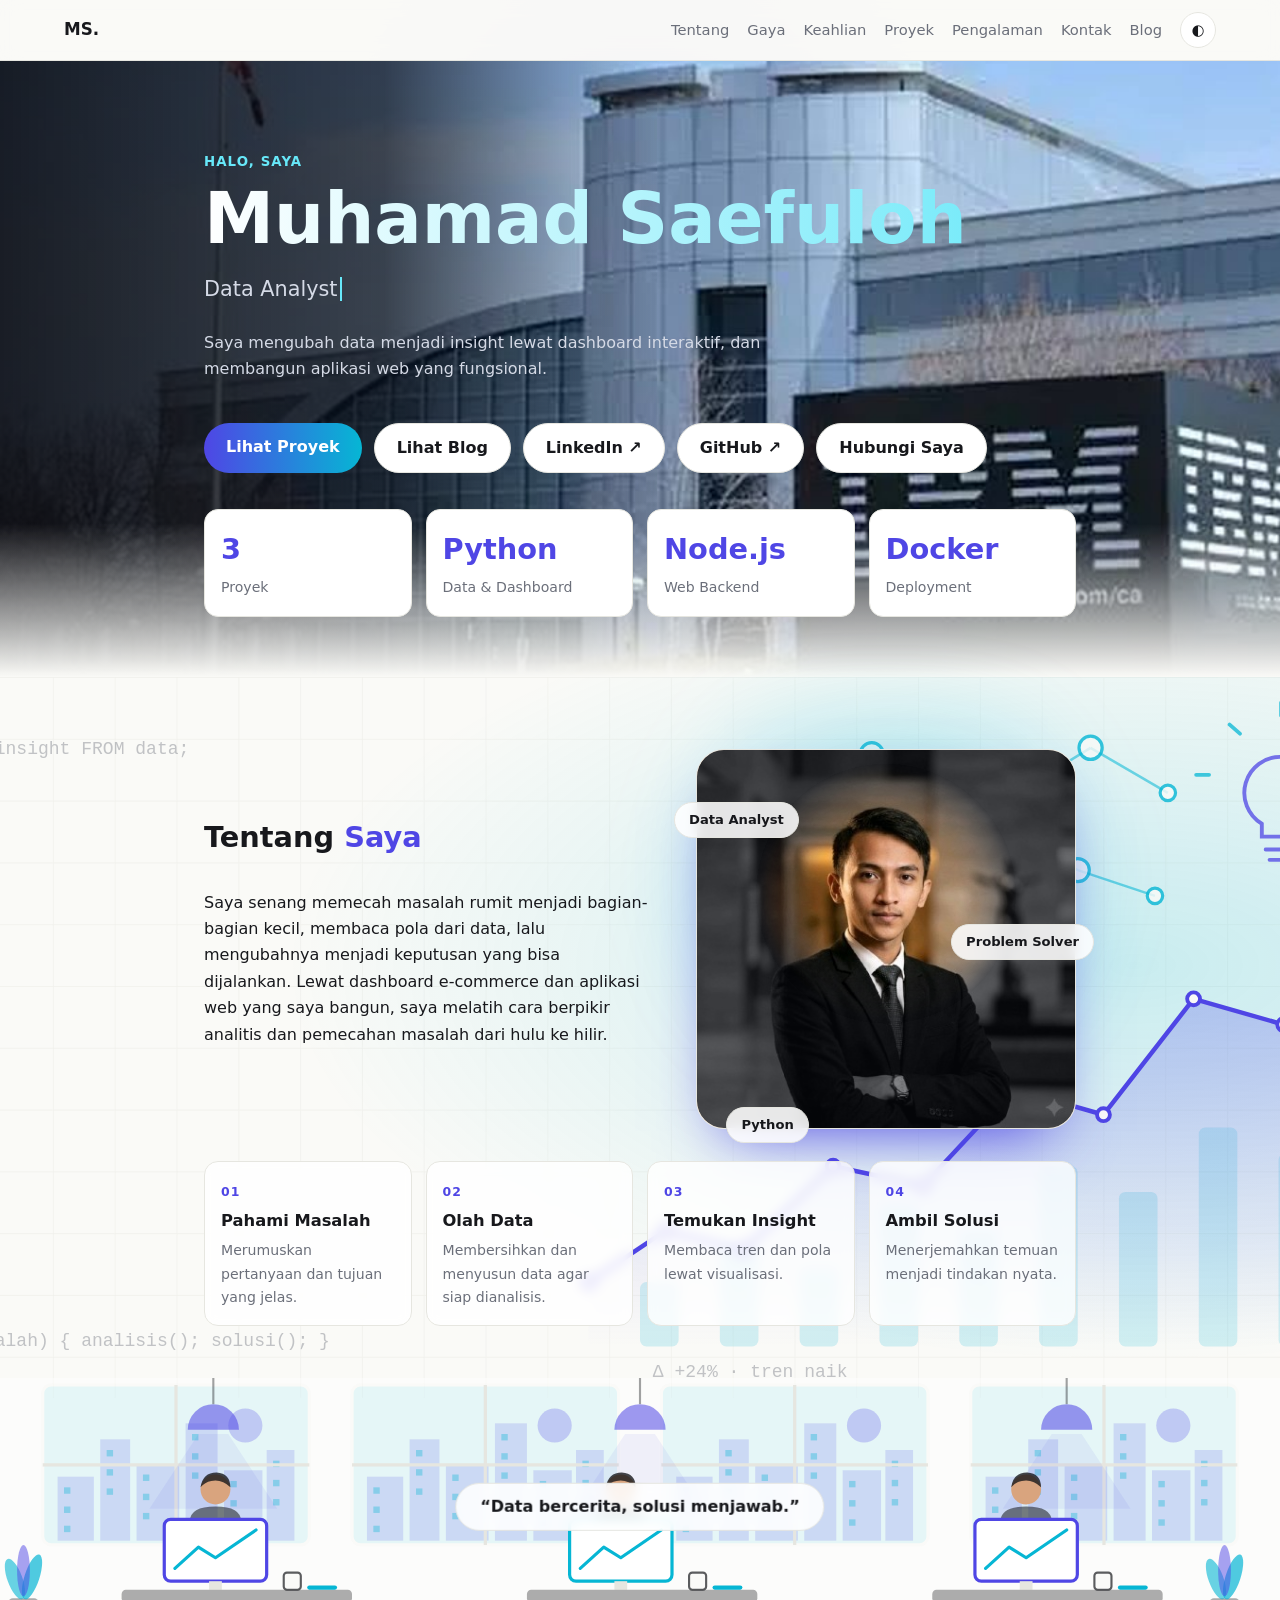
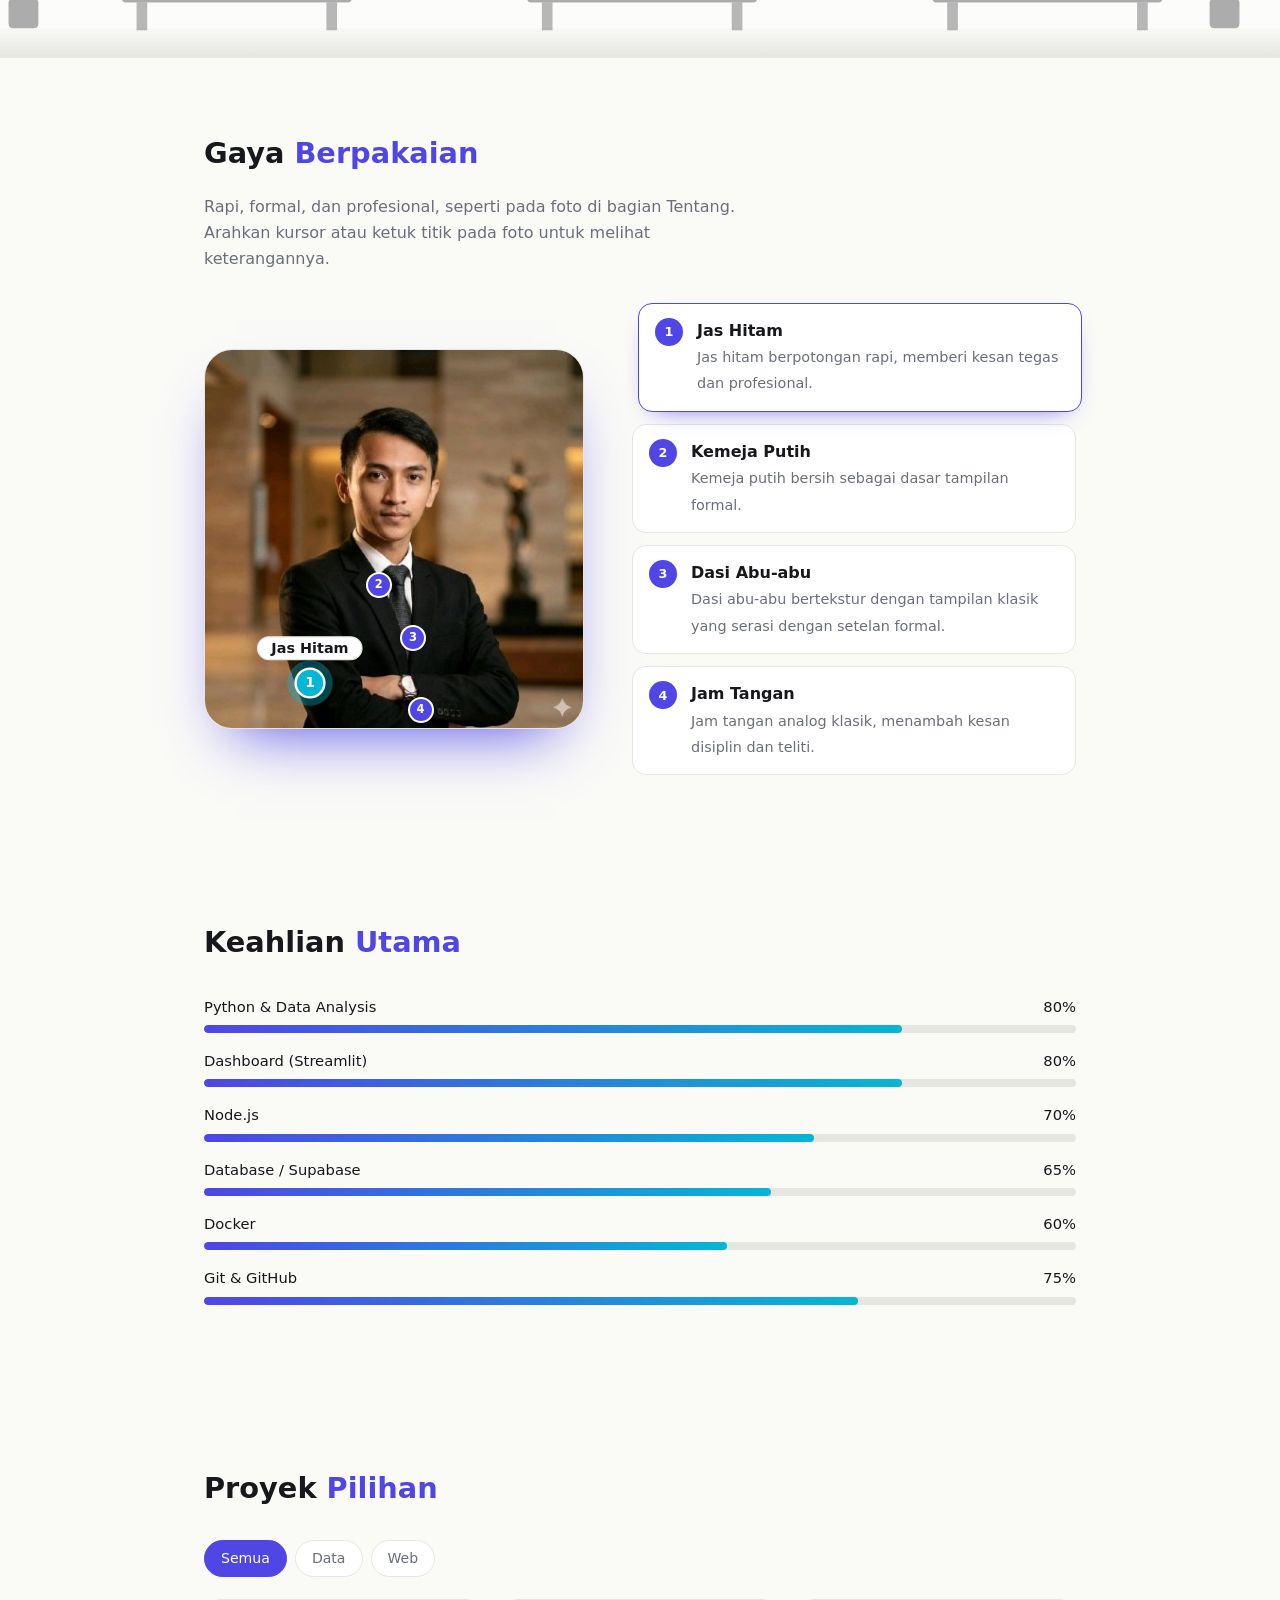
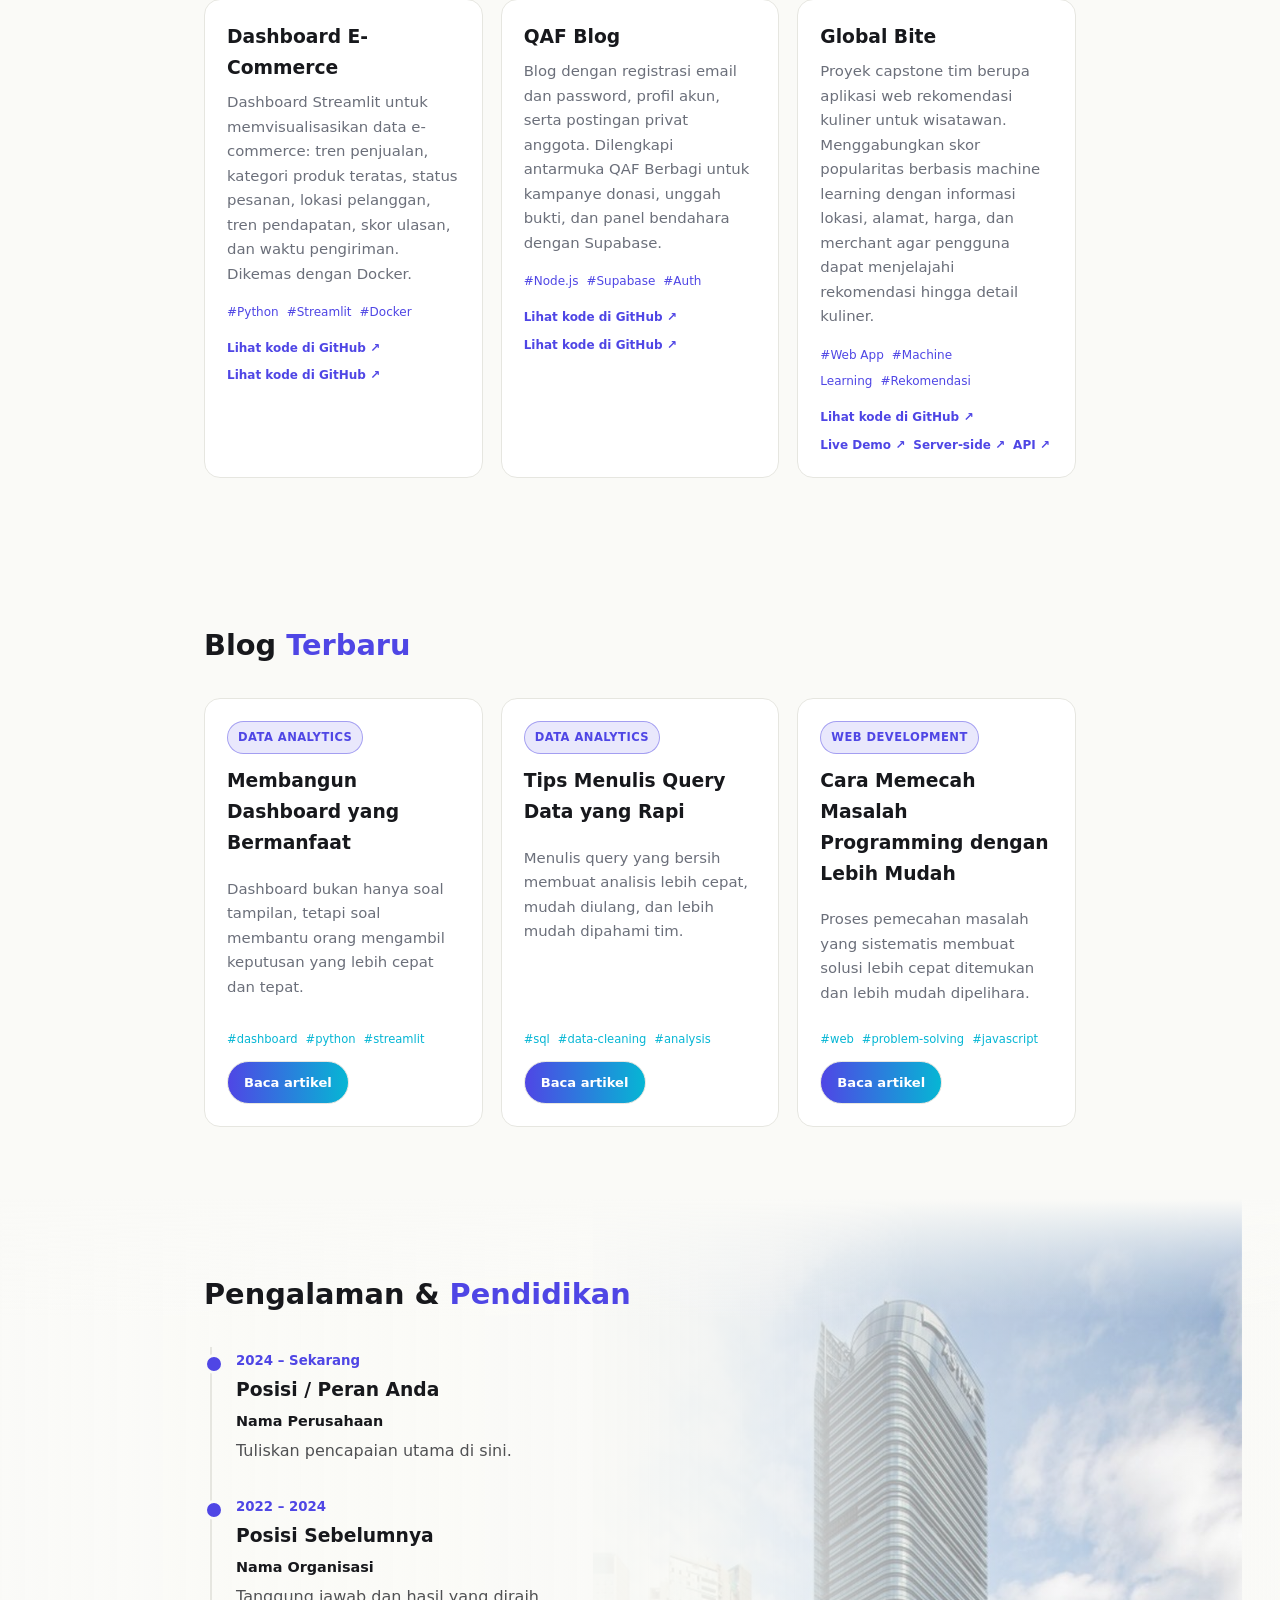
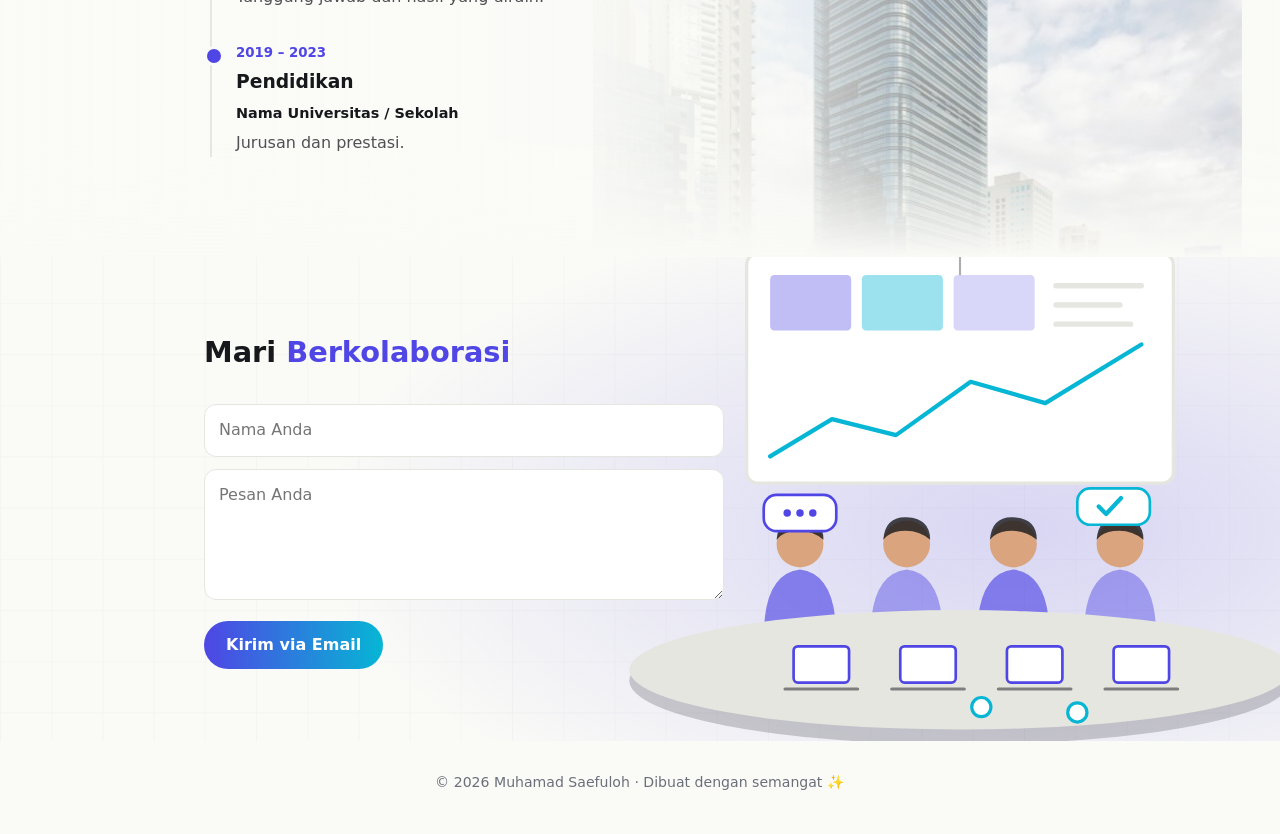
==== commit 14c13fe0: "Organize portfolio site and blog Co-authored-by: Copilot <223556219+Copilot@users.noreply.github.com" ====
--- a/index.html
+++ b/index.html
@@ -11,7 +11,7 @@
     <div id="glow"></div>
     <nav>
       <b id="logo"></b>
-      <div><span class="lk" style="display:flex;gap:18px"><a href="#about">Tentang</a><a href="#attire">Gaya</a><a href="#skills">Keahlian</a><a href="#projects">Proyek</a><a href="#exp">Pengalaman</a><a href="#contact">Kontak</a></span><button id="theme" aria-label="Ganti tema">◐</button></div>
+      <div><span class="lk" style="display:flex;gap:18px"><a href="#about">Tentang</a><a href="#attire">Gaya</a><a href="#skills">Keahlian</a><a href="#projects">Proyek</a><a href="#exp">Pengalaman</a><a href="#contact">Kontak</a><a href="blog.html">Blog</a></span><button id="theme" aria-label="Ganti tema">◐</button></div>
     </nav>
     <main>
       <section class="hero rv">
@@ -19,7 +19,7 @@
         <h1 class="grad" id="name"></h1>
         <div class="role"><span id="typed"></span><i></i></div>
         <p id="tagline" style="max-width:560px;color:var(--mut)"></p>
-        <div class="cta"><a class="btn p" href="#projects">Lihat Proyek</a><a class="btn" id="li" target="_blank" rel="noopener">LinkedIn ↗</a><a class="btn" href="https://github.com/Muhammad887654" target="_blank" rel="noopener">GitHub ↗</a><a class="btn" href="#contact">Hubungi Saya</a></div>
+        <div class="cta"><a class="btn p" href="#projects">Lihat Proyek</a><a class="btn" href="blog.html">Lihat Blog</a><a class="btn" id="li" target="_blank" rel="noopener">LinkedIn ↗</a><a class="btn" href="https://github.com/Muhammad887654" target="_blank" rel="noopener">GitHub ↗</a><a class="btn" href="#contact">Hubungi Saya</a></div>
         <div class="stats" id="stats"></div>
       </section>
       <section id="about" class="rv ab">
@@ -295,6 +295,10 @@
         <div class="chips" id="chips"></div>
         <div class="grid" id="pj"></div>
       </section>
+      <section id="blog" class="rv">
+        <h2>Blog <span>Terbaru</span></h2>
+        <div class="grid blog-grid" id="blog-grid"></div>
+      </section>
       <section id="exp" class="rv eb">
         <h2>Pengalaman &amp; <span>Pendidikan</span></h2>
         <div class="tl" id="tl"></div>
@@ -359,6 +363,7 @@
       </section>
     </main>
     <footer>© <span id="yr"></span> <span id="fn2"></span> · Dibuat dengan semangat ✨</footer>
+    <script src="data-loader.js"></script>
     <script src="script.js"></script>
   </body>
 </html>
--- a/style.css
+++ b/style.css
@@ -1,103 +1,888 @@
-:root{--bg:#fafaf7;--card:#fff;--tx:#17181c;--mut:#6b6f7a;--ac:#4f46e5;--ac2:#06b6d4;--bd:#e6e6e0;box-sizing:border-box;padding-top:env(safe-area-inset-top,0px);padding-bottom:env(safe-area-inset-bottom,0px)}
-@media (prefers-color-scheme:dark){:root:not([data-theme="light"]){--bg:#0e0f13;--card:#171921;--tx:#eceef3;--mut:#9aa0ae;--ac:#818cf8;--ac2:#22d3ee;--bd:#262a35}}
-:root[data-theme="dark"]{--bg:#0e0f13;--card:#171921;--tx:#eceef3;--mut:#9aa0ae;--ac:#818cf8;--ac2:#22d3ee;--bd:#262a35}
-*{box-sizing:border-box}html{scroll-behavior:smooth;scroll-padding-top:70px}
-body{margin:0;background:var(--bg);color:var(--tx);font:16px/1.65 system-ui,-apple-system,"Segoe UI",sans-serif}
-#glow{position:fixed;inset:0;pointer-events:none;background:radial-gradient(500px circle at var(--x,50%) var(--y,20%),color-mix(in srgb,var(--ac) 14%,transparent),transparent 60%);z-index:0}
-nav{position:sticky;top:env(safe-area-inset-top,0px);z-index:5;display:flex;justify-content:space-between;align-items:center;padding:12px 5vw;background:color-mix(in srgb,var(--bg) 85%,transparent);backdrop-filter:blur(10px);border-bottom:1px solid var(--bd)}
-nav b{font-size:1.05rem}nav div{display:flex;gap:18px;align-items:center;font-size:.92rem}
-nav a{color:var(--mut);text-decoration:none}nav a:hover{color:var(--ac)}
-@media(max-width:640px){nav .lk{display:none}}
-button{font:inherit;cursor:pointer}
-#theme{background:var(--card);border:1px solid var(--bd);color:var(--tx);border-radius:50%;width:36px;height:36px}
-main{position:relative;z-index:1;max-width:1000px;margin:auto;padding:0 5vw}
-section{padding:72px 0}
-h2{font-size:1.8rem;margin:0 0 28px}h2 span{color:var(--ac)}
-.hero{min-height:80vh;display:flex;flex-direction:column;justify-content:center;position:relative}
-.hero>*{position:relative;z-index:1}
-
-.hero small{color:var(--ac);font-weight:600;letter-spacing:.08em}
-.hero h1{font-size:clamp(2.4rem,7vw,4.4rem);line-height:1.1;margin:8px 0 14px}
-.grad{background:linear-gradient(90deg,var(--ac),var(--ac2));-webkit-background-clip:text;background-clip:text;color:transparent}
-.role{font-size:1.3rem;color:var(--mut);min-height:2em}.role i{border-right:2px solid var(--ac);margin-left:2px;animation:bl 1s steps(1) infinite}
-@keyframes bl{50%{border-color:transparent}}
-.cta{display:flex;gap:12px;flex-wrap:wrap;margin-top:24px}
-.btn{padding:11px 22px;border-radius:999px;border:1px solid var(--bd);background:var(--card);color:var(--tx);text-decoration:none;font-weight:600;transition:.2s}
-.btn.p{background:linear-gradient(90deg,var(--ac),var(--ac2));color:#fff;border:0}.btn:hover{transform:translateY(-2px)}
-.stats{display:grid;grid-template-columns:repeat(auto-fit,minmax(130px,1fr));gap:14px;margin-top:36px}
-.stat{background:var(--card);border:1px solid var(--bd);border-radius:14px;padding:16px}.stat b{font-size:1.8rem;color:var(--ac);display:block}.stat span{color:var(--mut);font-size:.88rem}
-.skill{margin-bottom:16px}.skill div{display:flex;justify-content:space-between;font-size:.92rem;margin-bottom:6px}
-.bar{height:8px;border-radius:9px;background:var(--bd);overflow:hidden}.bar i{display:block;height:100%;width:0;background:linear-gradient(90deg,var(--ac),var(--ac2));border-radius:9px;transition:width 1.2s ease}
-.chips{display:flex;gap:8px;flex-wrap:wrap;margin-bottom:22px}
-.chip{padding:6px 16px;border-radius:999px;border:1px solid var(--bd);background:var(--card);color:var(--mut);font-size:.88rem}.chip.on{background:var(--ac);color:#fff;border-color:var(--ac)}
-.grid{display:grid;grid-template-columns:repeat(auto-fill,minmax(270px,1fr));gap:18px}
-.card{background:var(--card);border:1px solid var(--bd);border-radius:16px;padding:22px;transition:.25s}.card:hover{transform:translateY(-5px);border-color:var(--ac);box-shadow:0 12px 30px -14px var(--ac)}
-.card h3{margin:0 0 6px}.card p{color:var(--mut);margin:0 0 12px;font-size:.93rem}.tag{font-size:.75rem;color:var(--ac);margin-right:8px}
-.card.hide{display:none}
-.tl{border-left:2px solid var(--bd);padding-left:24px;margin-left:6px}
-.ti{position:relative;margin-bottom:28px}.ti:before{content:"";position:absolute;left:-32px;top:7px;width:14px;height:14px;border-radius:50%;background:var(--ac);border:3px solid var(--bg)}
-.ti small{color:var(--ac);font-weight:600}.ti h3{margin:2px 0}.ti p{margin:4px 0 0;color:var(--mut)}
-.rv{opacity:0;transform:translateY(24px);transition:.7s}.rv.in{opacity:1;transform:none}
-input,textarea{width:100%;padding:12px 14px;margin-bottom:12px;border-radius:12px;border:1px solid var(--bd);background:var(--card);color:var(--tx);font:inherit}
-footer{text-align:center;color:var(--mut);padding:30px 0 40px;font-size:.88rem;position:relative;z-index:1}
-.note{background:color-mix(in srgb,var(--ac) 10%,transparent);border:1px dashed var(--ac);border-radius:12px;padding:10px 14px;font-size:.85rem;color:var(--mut);margin-top:24px}
-body{overflow-x:hidden}
-.hero{min-height:auto;padding:90px 0 60px;justify-content:flex-start}
-.hero::before{--img:url(assets/banner.jpg);content:"";position:absolute;z-index:0;top:0;bottom:0;left:50%;width:100vw;margin-left:-50vw;background:linear-gradient(180deg,transparent 75%,var(--bg) 100%),linear-gradient(90deg,rgba(8,10,16,.9) 0%,rgba(8,10,16,.72) 30%,rgba(8,10,16,0) 52%),var(--img) 0% 100%/auto 112% no-repeat}
-@media(min-width:761px) and (max-width:1100px){.hero::before{background:linear-gradient(180deg,transparent 75%,var(--bg) 100%),linear-gradient(90deg,rgba(8,10,16,.9) 0%,rgba(8,10,16,.72) 30%,rgba(8,10,16,0) 52%),var(--img) 70% 100%/cover no-repeat}}
-.hero small{color:#67e8f9}
-.hero h1{background:linear-gradient(90deg,#fff,#67e8f9);-webkit-background-clip:text;background-clip:text;color:transparent}
-.hero .role,.hero #tagline{color:#d5dae6!important}.hero .role i{border-color:#67e8f9}
-.card a.tag{text-decoration:none;font-weight:600}
-@media(max-width:760px){.hero{padding-top:300px}.hero::before{bottom:auto;height:320px;background:linear-gradient(180deg,transparent 60%,var(--bg) 100%),var(--img) 74% 0/auto 320px no-repeat}.hero small{color:var(--ac)}.hero h1{background:linear-gradient(90deg,var(--ac),var(--ac2));-webkit-background-clip:text;background-clip:text;color:transparent}.hero .role,.hero #tagline{color:var(--mut)!important}.hero .role i{border-color:var(--ac)}}
-.ab{position:relative}.ab>*:not(.abbg){position:relative;z-index:1}
-.abbg{position:absolute;z-index:0;top:0;height:100%;left:50%;width:100vw;margin-left:-50vw;pointer-events:none}
-.abbg .dr{stroke-dasharray:1300;stroke-dashoffset:1300}.in .abbg .dr{animation:dr 2.6s ease forwards}
-@keyframes dr{to{stroke-dashoffset:0}}
-.abbg .pu{animation:pu 3.2s ease-in-out infinite;transform-box:fill-box;transform-origin:center}
-@keyframes pu{50%{transform:scale(1.4)}}
-@media(prefers-reduced-motion:reduce){.abbg .dr{stroke-dashoffset:0;animation:none!important}.abbg .pu{animation:none}}
-.steps{display:grid;grid-template-columns:repeat(auto-fit,minmax(190px,1fr));gap:14px;margin-top:32px}
-.st{background:color-mix(in srgb,var(--card) 82%,transparent);backdrop-filter:blur(6px);border:1px solid var(--bd);border-radius:14px;padding:16px;transition:.25s}.st:hover{transform:translateY(-4px);border-color:var(--ac)}
-.st b{color:var(--ac);font-size:.78rem;letter-spacing:.08em}.st h3{margin:4px 0;font-size:1.02rem}.st p{margin:0;color:var(--mut);font-size:.88rem}
-.band{position:relative;left:50%;width:100vw;margin-left:-50vw;height:280px;overflow:hidden;margin-top:-20px}
-.band svg{width:100%;height:100%;display:block}
-.bandtxt{position:absolute;left:50%;top:46%;transform:translate(-50%,-50%);background:color-mix(in srgb,var(--card) 88%,transparent);backdrop-filter:blur(6px);border:1px solid var(--bd);padding:10px 24px;border-radius:999px;font-weight:600;text-align:center;width:max-content;max-width:88vw}
-.band .tw{animation:tw 6s ease-in-out infinite}@keyframes tw{50%{opacity:.5}}
-@media(max-width:760px){.ab .abbg{opacity:.5}.band{height:220px}}
-.abbg .fb{animation:fl 5s ease-in-out infinite}@keyframes fl{50%{transform:translateY(-8px)}}
-.abwrap{display:grid;grid-template-columns:1fr minmax(260px,380px);gap:48px;align-items:center}
-.abtxt p{max-width:560px}
-.portrait{position:relative;margin:0;perspective:900px;--mx:50%;--my:38%;touch-action:pan-y}
-.portrait::before{content:"";position:absolute;inset:-14%;background:radial-gradient(circle at var(--mx) var(--my),color-mix(in srgb,var(--ac2) 38%,transparent),transparent 62%);filter:blur(34px);z-index:-1}
-.pframe{position:relative;aspect-ratio:1;border-radius:28px;overflow:hidden;border:1px solid var(--bd);box-shadow:0 30px 60px -28px var(--ac);transform:rotateX(var(--rx,0deg)) rotateY(var(--ry,0deg));transition:transform .15s ease-out;background:var(--card)}
-.pframe img{width:100%;height:100%;object-fit:cover;display:block}
-.dim{position:absolute;inset:0;background:rgba(8,10,16,.5);-webkit-backdrop-filter:grayscale(1);backdrop-filter:grayscale(1);-webkit-mask-image:radial-gradient(circle 130px at var(--mx) var(--my),transparent 0,transparent 55%,#000 100%);mask-image:radial-gradient(circle 130px at var(--mx) var(--my),transparent 0,transparent 55%,#000 100%)}
-.pc{position:absolute;padding:6px 14px;border-radius:999px;background:color-mix(in srgb,var(--card) 88%,transparent);-webkit-backdrop-filter:blur(6px);backdrop-filter:blur(6px);border:1px solid var(--bd);font-size:.82rem;font-weight:600;transform:translate(var(--tx,0),var(--ty,0));transition:transform .2s ease-out}
-.pc.c1{left:-22px;top:14%}.pc.c2{right:-18px;top:46%}.pc.c3{left:8%;bottom:-14px}
-.cur{position:fixed;left:0;top:0;width:34px;height:34px;margin:-17px 0 0 -17px;border:2px solid var(--ac);border-radius:50%;pointer-events:none;z-index:50;opacity:0;transition:opacity .25s,width .25s,height .25s,margin .25s,background .25s}
-.cur.on{opacity:1}.cur.big{width:72px;height:72px;margin:-36px 0 0 -36px;background:color-mix(in srgb,var(--ac) 14%,transparent)}
-@media(max-width:760px){.abwrap{grid-template-columns:1fr;gap:36px}.portrait{max-width:320px;margin:0 auto;order:-1}}
-@media(hover:none){.cur{display:none}}
-.eb{position:relative;--eimg:url(assets/office.jpg)}.eb>*{position:relative;z-index:1}
-.eb::before,.eb::after{content:"";position:absolute;z-index:0;top:0;bottom:0;left:50%;width:100vw;margin-left:-50vw}
-.eb::before{background:var(--eimg) right 6% top 20%/auto 135% no-repeat;-webkit-mask-image:linear-gradient(90deg,transparent 0,transparent 42%,#000 72%);mask-image:linear-gradient(90deg,transparent 0,transparent 42%,#000 72%)}
-.eb::after{background:linear-gradient(180deg,var(--bg) 0%,transparent 18%,transparent 82%,var(--bg) 100%),linear-gradient(90deg,color-mix(in srgb,var(--bg) 92%,transparent) 0,color-mix(in srgb,var(--bg) 80%,transparent) 55%,color-mix(in srgb,var(--bg) 22%,transparent) 100%)}
-@media(max-width:760px){.eb::before{background:var(--eimg) center 22%/cover no-repeat;-webkit-mask-image:none;mask-image:none;opacity:.45}}
-.eb .ti small{color:var(--ac)}.eb .ti p{color:var(--tx);opacity:.75}
-#attire .sub{color:var(--mut);max-width:560px;margin:-12px 0 30px}
-.attwrap{display:grid;grid-template-columns:minmax(260px,380px) 1fr;gap:48px;align-items:center}
-.af{position:relative}
-.afr{aspect-ratio:1;border-radius:28px;overflow:hidden;border:1px solid var(--bd);box-shadow:0 30px 60px -30px var(--ac);background:var(--card)}
-.afr img{width:100%;height:100%;object-fit:cover;display:block}
-.hs{position:absolute;width:26px;height:26px;margin:-13px 0 0 -13px;padding:0;border-radius:50%;border:2px solid #fff;background:var(--ac);color:#fff;font:700 .72rem/1 system-ui,sans-serif;cursor:pointer;animation:ping 2.2s infinite;z-index:2;transition:transform .2s}
-.hs::after{content:attr(data-t);position:absolute;bottom:135%;left:50%;transform:translateX(-50%);white-space:nowrap;background:var(--card);color:var(--tx);border:1px solid var(--bd);padding:3px 11px;border-radius:999px;font-size:.75rem;font-weight:600;opacity:0;pointer-events:none;transition:.2s}
-.hs.on{background:var(--ac2);animation:none;transform:scale(1.2);box-shadow:0 0 0 6px color-mix(in srgb,var(--ac2) 35%,transparent)}
-.hs.on::after,.hs:hover::after{opacity:1}
-@keyframes ping{0%{box-shadow:0 0 0 0 color-mix(in srgb,var(--ac) 55%,transparent)}100%{box-shadow:0 0 0 14px transparent}}
-.al{list-style:none;margin:0;padding:0;display:grid;gap:12px}
-.al li{display:flex;gap:14px;align-items:flex-start;padding:14px 16px;border:1px solid var(--bd);border-radius:14px;background:var(--card);cursor:pointer;transition:.25s}
-.al li.on{border-color:var(--ac);transform:translateX(6px);box-shadow:0 10px 26px -16px var(--ac)}
-.al i{flex:none;width:28px;height:28px;border-radius:50%;background:var(--ac);color:#fff;font-style:normal;font-size:.8rem;font-weight:700;display:grid;place-items:center}
-.al b{display:block}.al span{color:var(--mut);font-size:.9rem}
-@media(max-width:760px){.attwrap{grid-template-columns:1fr;gap:34px}.af{max-width:320px;margin:0 auto}}
+:root {
+  --bg: #fafaf7;
+  --card: #fff;
+  --tx: #17181c;
+  --mut: #6b6f7a;
+  --ac: #4f46e5;
+  --ac2: #06b6d4;
+  --bd: #e6e6e0;
+  box-sizing: border-box;
+  padding-top: env(safe-area-inset-top,0px);
+  padding-bottom: env(safe-area-inset-bottom,0px);
+}
+@media (prefers-color-scheme:dark) {
+  :root:not([data-theme="light"]) {
+    --bg: #0e0f13;
+    --card: #171921;
+    --tx: #eceef3;
+    --mut: #9aa0ae;
+    --ac: #818cf8;
+    --ac2: #22d3ee;
+    --bd: #262a35;
+  }
+}
+:root[data-theme="dark"] {
+  --bg: #0e0f13;
+  --card: #171921;
+  --tx: #eceef3;
+  --mut: #9aa0ae;
+  --ac: #818cf8;
+  --ac2: #22d3ee;
+  --bd: #262a35;
+}
+* {
+  box-sizing: border-box;
+}
+html {
+  scroll-behavior: smooth;
+  scroll-padding-top: 70px;
+}
+body {
+  margin: 0;
+  background: var(--bg);
+  color: var(--tx);
+  font: 16px/1.65 system-ui,-apple-system,"Segoe UI",sans-serif;
+}
+#glow {
+  position: fixed;
+  inset: 0;
+  pointer-events: none;
+  background: radial-gradient(500px circle at var(--x,50%) var(--y,20%),color-mix(in srgb,var(--ac) 14%,transparent),transparent 60%);
+  z-index: 0;
+}
+nav {
+  position: sticky;
+  top: env(safe-area-inset-top,0px);
+  z-index: 5;
+  display: flex;
+  justify-content: space-between;
+  align-items: center;
+  padding: 12px 5vw;
+  background: color-mix(in srgb,var(--bg) 85%,transparent);
+  backdrop-filter: blur(10px);
+  border-bottom: 1px solid var(--bd);
+}
+nav b {
+  font-size: 1.05rem;
+}
+nav div {
+  display: flex;
+  gap: 18px;
+  align-items: center;
+  font-size: .92rem;
+}
+nav a {
+  color: var(--mut);
+  text-decoration: none;
+}
+nav a:hover {
+  color: var(--ac);
+}
+@media(max-width:640px) {
+  nav .lk {
+    display: none;
+  }
+}
+button {
+  font: inherit;
+  cursor: pointer;
+}
+#theme {
+  background: var(--card);
+  border: 1px solid var(--bd);
+  color: var(--tx);
+  border-radius: 50%;
+  width: 36px;
+  height: 36px;
+}
+main {
+  position: relative;
+  z-index: 1;
+  max-width: 1000px;
+  margin: auto;
+  padding: 0 5vw;
+}
+section {
+  padding: 72px 0;
+}
+h2 {
+  font-size: 1.8rem;
+  margin: 0 0 28px;
+}
+h2 span {
+  color: var(--ac);
+}
+.hero {
+  min-height: 80vh;
+  display: flex;
+  flex-direction: column;
+  justify-content: center;
+  position: relative;
+}
+.hero>* {
+  position: relative;
+  z-index: 1;
+}
+.hero small {
+  color: var(--ac);
+  font-weight: 600;
+  letter-spacing: .08em;
+}
+.hero h1 {
+  font-size: clamp(2.4rem,7vw,4.4rem);
+  line-height: 1.1;
+  margin: 8px 0 14px;
+}
+.grad {
+  background: linear-gradient(90deg,var(--ac),var(--ac2));
+  -webkit-background-clip: text;
+  background-clip: text;
+  color: transparent;
+}
+.role {
+  font-size: 1.3rem;
+  color: var(--mut);
+  min-height: 2em;
+}
+.role i {
+  border-right: 2px solid var(--ac);
+  margin-left: 2px;
+  animation: bl 1s steps(1) infinite;
+}
+@keyframes bl {
+  50% {
+    border-color: transparent;
+  }
+}
+.cta {
+  display: flex;
+  gap: 12px;
+  flex-wrap: wrap;
+  margin-top: 24px;
+}
+.btn {
+  padding: 11px 22px;
+  border-radius: 999px;
+  border: 1px solid var(--bd);
+  background: var(--card);
+  color: var(--tx);
+  text-decoration: none;
+  font-weight: 600;
+  transition: .2s;
+}
+.btn.p {
+  background: linear-gradient(90deg,var(--ac),var(--ac2));
+  color: #fff;
+  border: 0;
+}
+.btn:hover {
+  transform: translateY(-2px);
+}
+.stats {
+  display: grid;
+  grid-template-columns: repeat(auto-fit,minmax(130px,1fr));
+  gap: 14px;
+  margin-top: 36px;
+}
+.stat {
+  background: var(--card);
+  border: 1px solid var(--bd);
+  border-radius: 14px;
+  padding: 16px;
+}
+.stat b {
+  font-size: 1.8rem;
+  color: var(--ac);
+  display: block;
+}
+.stat span {
+  color: var(--mut);
+  font-size: .88rem;
+}
+.skill {
+  margin-bottom: 16px;
+}
+.skill div {
+  display: flex;
+  justify-content: space-between;
+  font-size: .92rem;
+  margin-bottom: 6px;
+}
+.bar {
+  height: 8px;
+  border-radius: 9px;
+  background: var(--bd);
+  overflow: hidden;
+}
+.bar i {
+  display: block;
+  height: 100%;
+  width: 0;
+  background: linear-gradient(90deg,var(--ac),var(--ac2));
+  border-radius: 9px;
+  transition: width 1.2s ease;
+}
+.chips {
+  display: flex;
+  gap: 8px;
+  flex-wrap: wrap;
+  margin-bottom: 22px;
+}
+.chip {
+  padding: 6px 16px;
+  border-radius: 999px;
+  border: 1px solid var(--bd);
+  background: var(--card);
+  color: var(--mut);
+  font-size: .88rem;
+}
+.chip.on {
+  background: var(--ac);
+  color: #fff;
+  border-color: var(--ac);
+}
+.grid {
+  display: grid;
+  grid-template-columns: repeat(auto-fill,minmax(270px,1fr));
+  gap: 18px;
+}
+.card {
+  background: var(--card);
+  border: 1px solid var(--bd);
+  border-radius: 16px;
+  padding: 22px;
+  transition: .25s;
+}
+.card:hover {
+  transform: translateY(-5px);
+  border-color: var(--ac);
+  box-shadow: 0 12px 30px -14px var(--ac);
+}
+.card h3 {
+  margin: 0 0 6px;
+}
+.card p {
+  color: var(--mut);
+  margin: 0 0 12px;
+  font-size: .93rem;
+}
+.tag {
+  font-size: .75rem;
+  color: var(--ac);
+  margin-right: 8px;
+}
+.project-links {
+  display: flex;
+  flex-wrap: wrap;
+  gap: 8px;
+  margin: 14px 0 0 !important;
+}
+.project-links .tag {
+  margin-right: 0;
+}
+.card.hide {
+  display: none;
+}
+.tl {
+  border-left: 2px solid var(--bd);
+  padding-left: 24px;
+  margin-left: 6px;
+}
+.ti {
+  position: relative;
+  margin-bottom: 28px;
+}
+.ti:before {
+  content: "";
+  position: absolute;
+  left: -32px;
+  top: 7px;
+  width: 14px;
+  height: 14px;
+  border-radius: 50%;
+  background: var(--ac);
+  border: 3px solid var(--bg);
+}
+.ti small {
+  color: var(--ac);
+  font-weight: 600;
+}
+.ti h3 {
+  margin: 2px 0;
+}
+.ti p {
+  margin: 4px 0 0;
+  color: var(--mut);
+}
+.rv {
+  opacity: 0;
+  transform: translateY(24px);
+  transition: .7s;
+}
+.rv.in {
+  opacity: 1;
+  transform: none;
+}
+input,textarea {
+  width: 100%;
+  padding: 12px 14px;
+  margin-bottom: 12px;
+  border-radius: 12px;
+  border: 1px solid var(--bd);
+  background: var(--card);
+  color: var(--tx);
+  font: inherit;
+}
+footer {
+  text-align: center;
+  color: var(--mut);
+  padding: 30px 0 40px;
+  font-size: .88rem;
+  position: relative;
+  z-index: 1;
+}
+.note {
+  background: color-mix(in srgb,var(--ac) 10%,transparent);
+  border: 1px dashed var(--ac);
+  border-radius: 12px;
+  padding: 10px 14px;
+  font-size: .85rem;
+  color: var(--mut);
+  margin-top: 24px;
+}
+body {
+  overflow-x: hidden;
+}
+.hero {
+  min-height: auto;
+  padding: 90px 0 60px;
+  justify-content: flex-start;
+}
+.hero::before {
+  --img: url(assets/banner.jpg);
+  content: "";
+  position: absolute;
+  z-index: 0;
+  top: 0;
+  bottom: 0;
+  left: 50%;
+  width: 100vw;
+  margin-left: -50vw;
+  background: linear-gradient(180deg,transparent 75%,var(--bg) 100%),linear-gradient(90deg,rgba(8,10,16,.9) 0%,rgba(8,10,16,.72) 30%,rgba(8,10,16,0) 52%),var(--img) 0% 100%/auto 112% no-repeat;
+}
+@media(min-width:761px) and (max-width:1100px) {
+  .hero::before {
+    background: linear-gradient(180deg,transparent 75%,var(--bg) 100%),linear-gradient(90deg,rgba(8,10,16,.9) 0%,rgba(8,10,16,.72) 30%,rgba(8,10,16,0) 52%),var(--img) 70% 100%/cover no-repeat;
+  }
+}
+.hero small {
+  color: #67e8f9;
+}
+.hero h1 {
+  background: linear-gradient(90deg,#fff,#67e8f9);
+  -webkit-background-clip: text;
+  background-clip: text;
+  color: transparent;
+}
+.hero .role,.hero #tagline {
+  color: #d5dae6!important;
+}
+.hero .role i {
+  border-color: #67e8f9;
+}
+.card a.tag {
+  text-decoration: none;
+  font-weight: 600;
+}
+.blog-grid {
+  display: grid;
+  grid-template-columns: repeat(auto-fit,minmax(260px,1fr));
+  gap: 18px;
+}
+.blog-card {
+  display: flex;
+  flex-direction: column;
+  gap: 12px;
+}
+.blog-category {
+  display: inline-block;
+  align-self: flex-start;
+  background: color-mix(in srgb,var(--ac) 12%,transparent);
+  color: var(--ac);
+  border: 1px solid color-mix(in srgb,var(--ac) 45%,transparent);
+  border-radius: 999px;
+  padding: 6px 10px;
+  font-size: .72rem;
+  font-weight: 700;
+  letter-spacing: .04em;
+  text-transform: uppercase;
+}
+.blog-tags {
+  display: flex;
+  flex-wrap: wrap;
+  gap: 8px;
+  margin-top: auto;
+}
+.blog-tags span {
+  color: var(--ac2);
+  font-size: .72rem;
+}
+.btn-small {
+  display: inline-flex;
+  align-items: center;
+  justify-content: center;
+  width: fit-content;
+  padding: 10px 16px;
+  border-radius: 999px;
+  background: linear-gradient(90deg,var(--ac),var(--ac2));
+  color: #fff;
+  text-decoration: none;
+  font-size: .82rem;
+  font-weight: 700;
+}
+@media(max-width:760px) {
+  .hero {
+    padding-top: 300px;
+  }
+  .hero::before {
+    bottom: auto;
+    height: 320px;
+    background: linear-gradient(180deg,transparent 60%,var(--bg) 100%),var(--img) 74% 0/auto 320px no-repeat;
+  }
+  .hero small {
+    color: var(--ac);
+  }
+  .hero h1 {
+    background: linear-gradient(90deg,var(--ac),var(--ac2));
+    -webkit-background-clip: text;
+    background-clip: text;
+    color: transparent;
+  }
+  .hero .role,.hero #tagline {
+    color: var(--mut)!important;
+  }
+  .hero .role i {
+    border-color: var(--ac);
+  }
+}
+.ab {
+  position: relative;
+}
+.ab>*:not(.abbg) {
+  position: relative;
+  z-index: 1;
+}
+.abbg {
+  position: absolute;
+  z-index: 0;
+  top: 0;
+  height: 100%;
+  left: 50%;
+  width: 100vw;
+  margin-left: -50vw;
+  pointer-events: none;
+}
+.abbg .dr {
+  stroke-dasharray: 1300;
+  stroke-dashoffset: 1300;
+}
+.in .abbg .dr {
+  animation: dr 2.6s ease forwards;
+}
+@keyframes dr {
+  to {
+    stroke-dashoffset: 0;
+  }
+}
+.abbg .pu {
+  animation: pu 3.2s ease-in-out infinite;
+  transform-box: fill-box;
+  transform-origin: center;
+}
+@keyframes pu {
+  50% {
+    transform: scale(1.4);
+  }
+}
+@media(prefers-reduced-motion:reduce) {
+  .abbg .dr {
+    stroke-dashoffset: 0;
+    animation: none!important;
+  }
+  .abbg .pu {
+    animation: none;
+  }
+}
+.steps {
+  display: grid;
+  grid-template-columns: repeat(auto-fit,minmax(190px,1fr));
+  gap: 14px;
+  margin-top: 32px;
+}
+.st {
+  background: color-mix(in srgb,var(--card) 82%,transparent);
+  backdrop-filter: blur(6px);
+  border: 1px solid var(--bd);
+  border-radius: 14px;
+  padding: 16px;
+  transition: .25s;
+}
+.st:hover {
+  transform: translateY(-4px);
+  border-color: var(--ac);
+}
+.st b {
+  color: var(--ac);
+  font-size: .78rem;
+  letter-spacing: .08em;
+}
+.st h3 {
+  margin: 4px 0;
+  font-size: 1.02rem;
+}
+.st p {
+  margin: 0;
+  color: var(--mut);
+  font-size: .88rem;
+}
+.band {
+  position: relative;
+  left: 50%;
+  width: 100vw;
+  margin-left: -50vw;
+  height: 280px;
+  overflow: hidden;
+  margin-top: -20px;
+}
+.band svg {
+  width: 100%;
+  height: 100%;
+  display: block;
+}
+.bandtxt {
+  position: absolute;
+  left: 50%;
+  top: 46%;
+  transform: translate(-50%,-50%);
+  background: color-mix(in srgb,var(--card) 88%,transparent);
+  backdrop-filter: blur(6px);
+  border: 1px solid var(--bd);
+  padding: 10px 24px;
+  border-radius: 999px;
+  font-weight: 600;
+  text-align: center;
+  width: max-content;
+  max-width: 88vw;
+}
+.band .tw {
+  animation: tw 6s ease-in-out infinite;
+}
+@keyframes tw {
+  50% {
+    opacity: .5;
+  }
+}
+@media(max-width:760px) {
+  .ab .abbg {
+    opacity: .5;
+  }
+  .band {
+    height: 220px;
+  }
+}
+.abbg .fb {
+  animation: fl 5s ease-in-out infinite;
+}
+@keyframes fl {
+  50% {
+    transform: translateY(-8px);
+  }
+}
+.abwrap {
+  display: grid;
+  grid-template-columns: 1fr minmax(260px,380px);
+  gap: 48px;
+  align-items: center;
+}
+.abtxt p {
+  max-width: 560px;
+}
+.portrait {
+  position: relative;
+  margin: 0;
+  perspective: 900px;
+  --mx: 50%;
+  --my: 38%;
+  touch-action: pan-y;
+}
+.portrait::before {
+  content: "";
+  position: absolute;
+  inset: -14%;
+  background: radial-gradient(circle at var(--mx) var(--my),color-mix(in srgb,var(--ac2) 38%,transparent),transparent 62%);
+  filter: blur(34px);
+  z-index: -1;
+}
+.pframe {
+  position: relative;
+  aspect-ratio: 1;
+  border-radius: 28px;
+  overflow: hidden;
+  border: 1px solid var(--bd);
+  box-shadow: 0 30px 60px -28px var(--ac);
+  transform: rotateX(var(--rx,0deg)) rotateY(var(--ry,0deg));
+  transition: transform .15s ease-out;
+  background: var(--card);
+}
+.pframe img {
+  width: 100%;
+  height: 100%;
+  object-fit: cover;
+  display: block;
+}
+.dim {
+  position: absolute;
+  inset: 0;
+  background: rgba(8,10,16,.5);
+  -webkit-backdrop-filter: grayscale(1);
+  backdrop-filter: grayscale(1);
+  -webkit-mask-image: radial-gradient(circle 130px at var(--mx) var(--my),transparent 0,transparent 55%,#000 100%);
+  mask-image: radial-gradient(circle 130px at var(--mx) var(--my),transparent 0,transparent 55%,#000 100%);
+}
+.pc {
+  position: absolute;
+  padding: 6px 14px;
+  border-radius: 999px;
+  background: color-mix(in srgb,var(--card) 88%,transparent);
+  -webkit-backdrop-filter: blur(6px);
+  backdrop-filter: blur(6px);
+  border: 1px solid var(--bd);
+  font-size: .82rem;
+  font-weight: 600;
+  transform: translate(var(--tx,0),var(--ty,0));
+  transition: transform .2s ease-out;
+}
+.pc.c1 {
+  left: -22px;
+  top: 14%;
+}
+.pc.c2 {
+  right: -18px;
+  top: 46%;
+}
+.pc.c3 {
+  left: 8%;
+  bottom: -14px;
+}
+.cur {
+  position: fixed;
+  left: 0;
+  top: 0;
+  width: 34px;
+  height: 34px;
+  margin: -17px 0 0 -17px;
+  border: 2px solid var(--ac);
+  border-radius: 50%;
+  pointer-events: none;
+  z-index: 50;
+  opacity: 0;
+  transition: opacity .25s,width .25s,height .25s,margin .25s,background .25s;
+}
+.cur.on {
+  opacity: 1;
+}
+.cur.big {
+  width: 72px;
+  height: 72px;
+  margin: -36px 0 0 -36px;
+  background: color-mix(in srgb,var(--ac) 14%,transparent);
+}
+@media(max-width:760px) {
+  .abwrap {
+    grid-template-columns: 1fr;
+    gap: 36px;
+  }
+  .portrait {
+    max-width: 320px;
+    margin: 0 auto;
+    order: -1;
+  }
+}
+@media(hover:none) {
+  .cur {
+    display: none;
+  }
+}
+.eb {
+  position: relative;
+  --eimg: url(assets/office.jpg);
+}
+.eb>* {
+  position: relative;
+  z-index: 1;
+}
+.eb::before,.eb::after {
+  content: "";
+  position: absolute;
+  z-index: 0;
+  top: 0;
+  bottom: 0;
+  left: 50%;
+  width: 100vw;
+  margin-left: -50vw;
+}
+.eb::before {
+  background: var(--eimg) right 6% top 20%/auto 135% no-repeat;
+  -webkit-mask-image: linear-gradient(90deg,transparent 0,transparent 42%,#000 72%);
+  mask-image: linear-gradient(90deg,transparent 0,transparent 42%,#000 72%);
+}
+.eb::after {
+  background: linear-gradient(180deg,var(--bg) 0%,transparent 18%,transparent 82%,var(--bg) 100%),linear-gradient(90deg,color-mix(in srgb,var(--bg) 92%,transparent) 0,color-mix(in srgb,var(--bg) 80%,transparent) 55%,color-mix(in srgb,var(--bg) 22%,transparent) 100%);
+}
+@media(max-width:760px) {
+  .eb::before {
+    background: var(--eimg) center 22%/cover no-repeat;
+    -webkit-mask-image: none;
+    mask-image: none;
+    opacity: .45;
+  }
+}
+.eb .ti small {
+  color: var(--ac);
+}
+.eb .ti p {
+  color: var(--tx);
+  opacity: .75;
+}
+#attire .sub {
+  color: var(--mut);
+  max-width: 560px;
+  margin: -12px 0 30px;
+}
+.attwrap {
+  display: grid;
+  grid-template-columns: minmax(260px,380px) 1fr;
+  gap: 48px;
+  align-items: center;
+}
+.af {
+  position: relative;
+}
+.afr {
+  aspect-ratio: 1;
+  border-radius: 28px;
+  overflow: hidden;
+  border: 1px solid var(--bd);
+  box-shadow: 0 30px 60px -30px var(--ac);
+  background: var(--card);
+}
+.afr img {
+  width: 100%;
+  height: 100%;
+  object-fit: cover;
+  display: block;
+}
+.hs {
+  position: absolute;
+  width: 26px;
+  height: 26px;
+  margin: -13px 0 0 -13px;
+  padding: 0;
+  border-radius: 50%;
+  border: 2px solid #fff;
+  background: var(--ac);
+  color: #fff;
+  font: 700 .72rem/1 system-ui,sans-serif;
+  cursor: pointer;
+  animation: ping 2.2s infinite;
+  z-index: 2;
+  transition: transform .2s;
+}
+.hs::after {
+  content: attr(data-t);
+  position: absolute;
+  bottom: 135%;
+  left: 50%;
+  transform: translateX(-50%);
+  white-space: nowrap;
+  background: var(--card);
+  color: var(--tx);
+  border: 1px solid var(--bd);
+  padding: 3px 11px;
+  border-radius: 999px;
+  font-size: .75rem;
+  font-weight: 600;
+  opacity: 0;
+  pointer-events: none;
+  transition: .2s;
+}
+.hs.on {
+  background: var(--ac2);
+  animation: none;
+  transform: scale(1.2);
+  box-shadow: 0 0 0 6px color-mix(in srgb,var(--ac2) 35%,transparent);
+}
+.hs.on::after,.hs:hover::after {
+  opacity: 1;
+}
+@keyframes ping {
+  0% {
+    box-shadow: 0 0 0 0 color-mix(in srgb,var(--ac) 55%,transparent);
+  }
+  100% {
+    box-shadow: 0 0 0 14px transparent;
+  }
+}
+.al {
+  list-style: none;
+  margin: 0;
+  padding: 0;
+  display: grid;
+  gap: 12px;
+}
+.al li {
+  display: flex;
+  gap: 14px;
+  align-items: flex-start;
+  padding: 14px 16px;
+  border: 1px solid var(--bd);
+  border-radius: 14px;
+  background: var(--card);
+  cursor: pointer;
+  transition: .25s;
+}
+.al li.on {
+  border-color: var(--ac);
+  transform: translateX(6px);
+  box-shadow: 0 10px 26px -16px var(--ac);
+}
+.al i {
+  flex: none;
+  width: 28px;
+  height: 28px;
+  border-radius: 50%;
+  background: var(--ac);
+  color: #fff;
+  font-style: normal;
+  font-size: .8rem;
+  font-weight: 700;
+  display: grid;
+  place-items: center;
+}
+.al b {
+  display: block;
+}
+.al span {
+  color: var(--mut);
+  font-size: .9rem;
+}
+@media(max-width:760px) {
+  .attwrap {
+    grid-template-columns: 1fr;
+    gap: 34px;
+  }
+  .af {
+    max-width: 320px;
+    margin: 0 auto;
+  }
+}
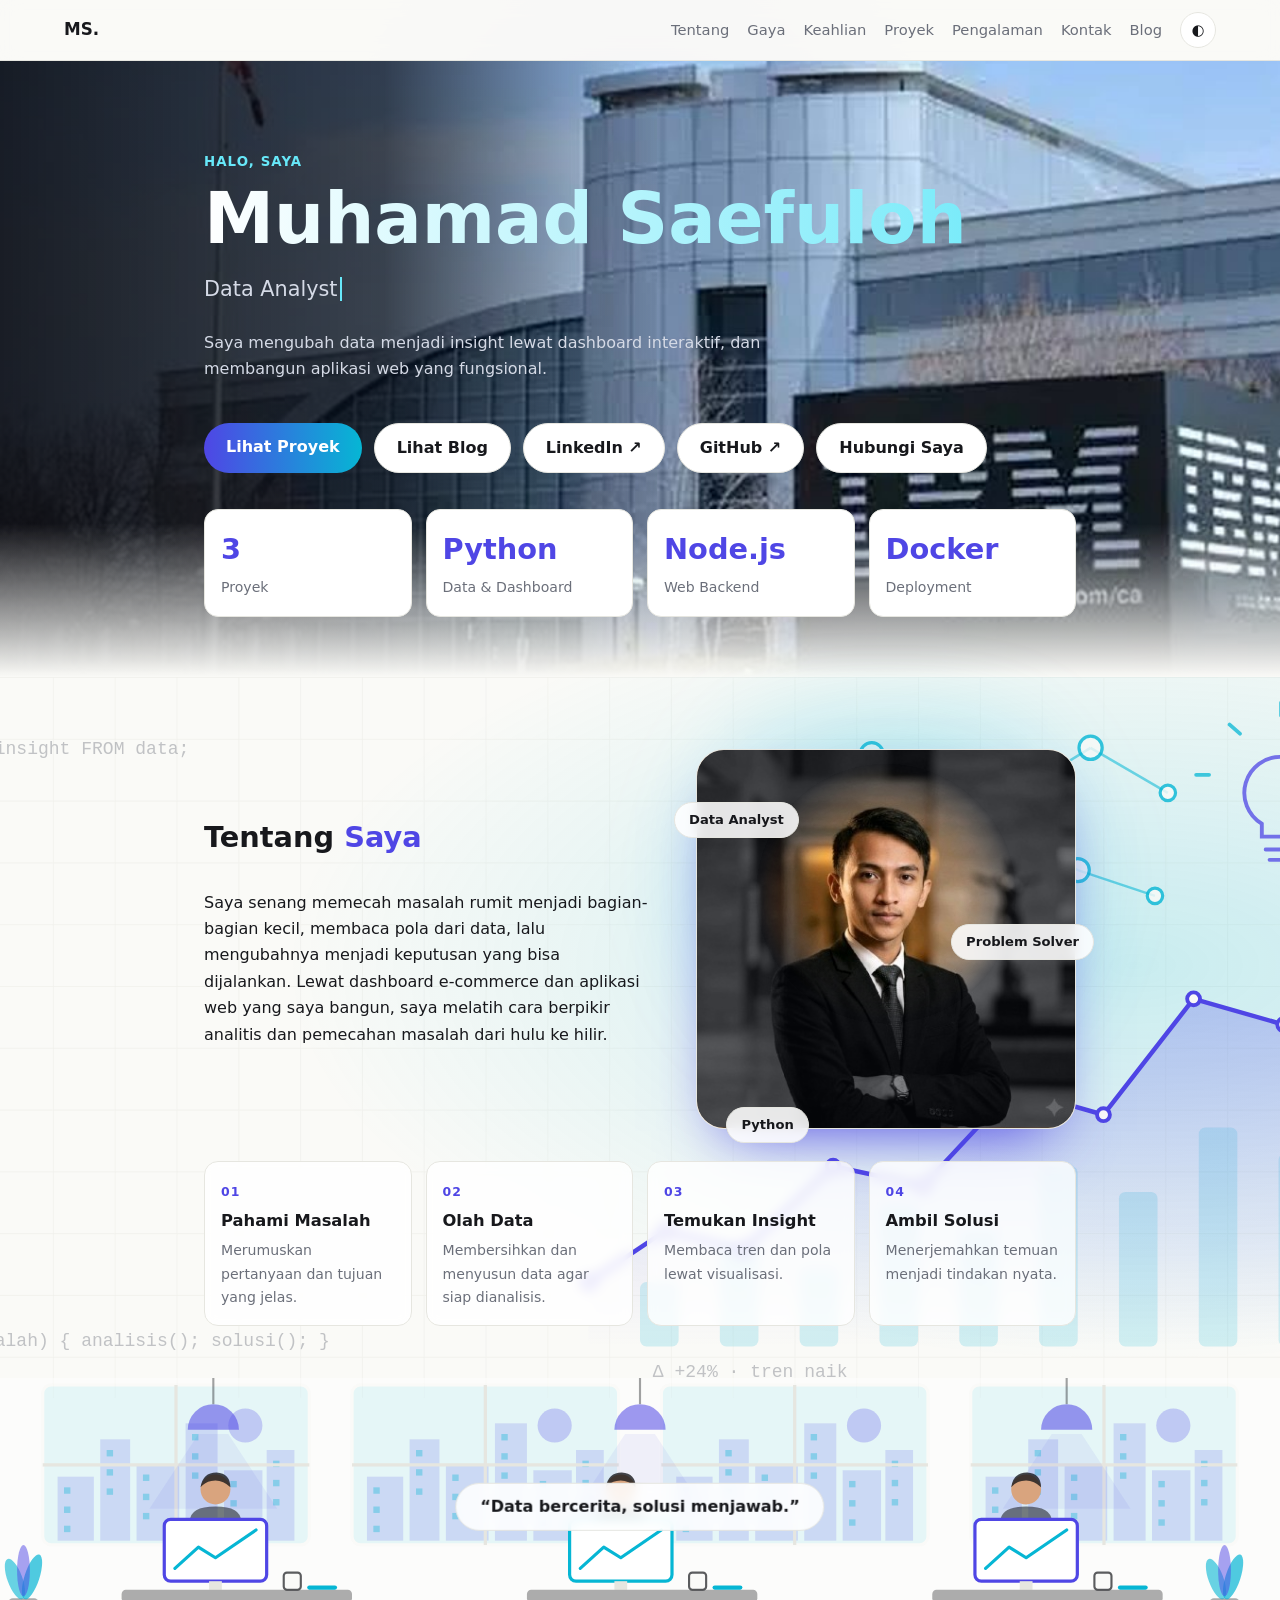
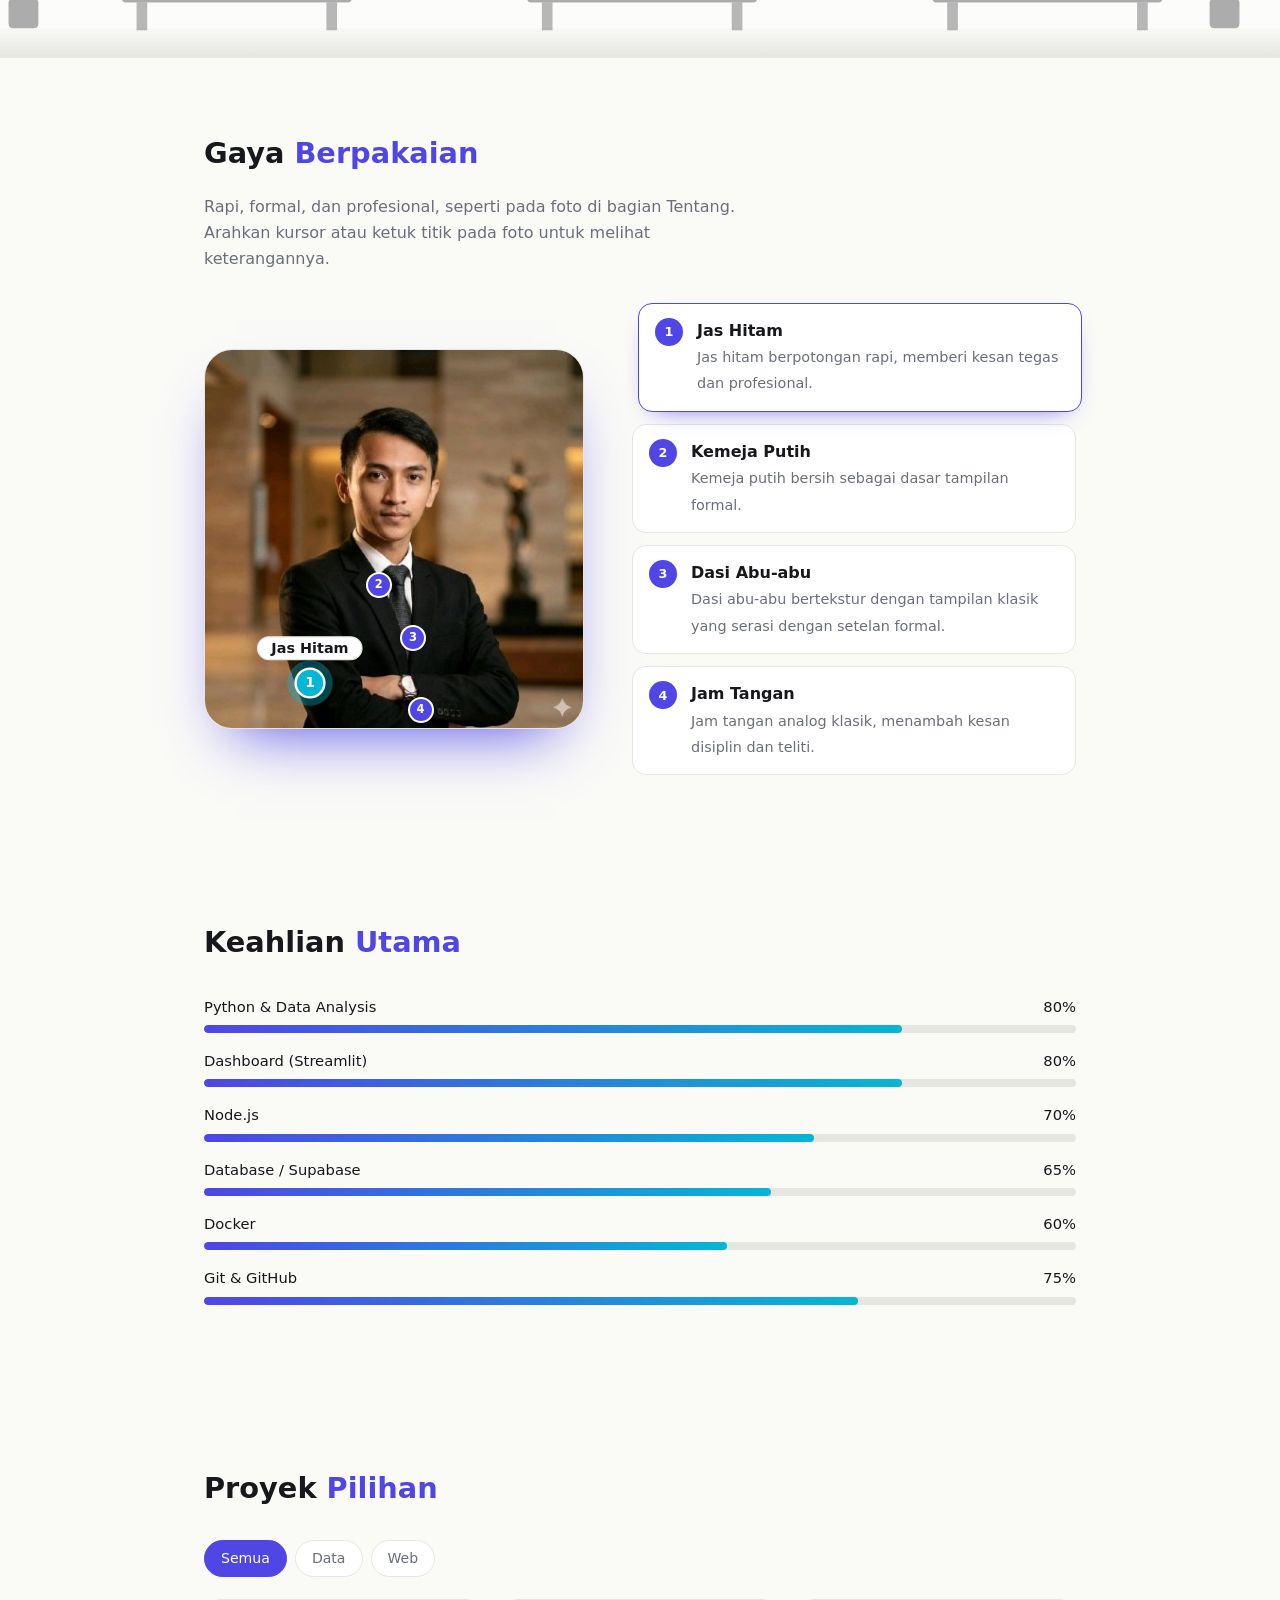
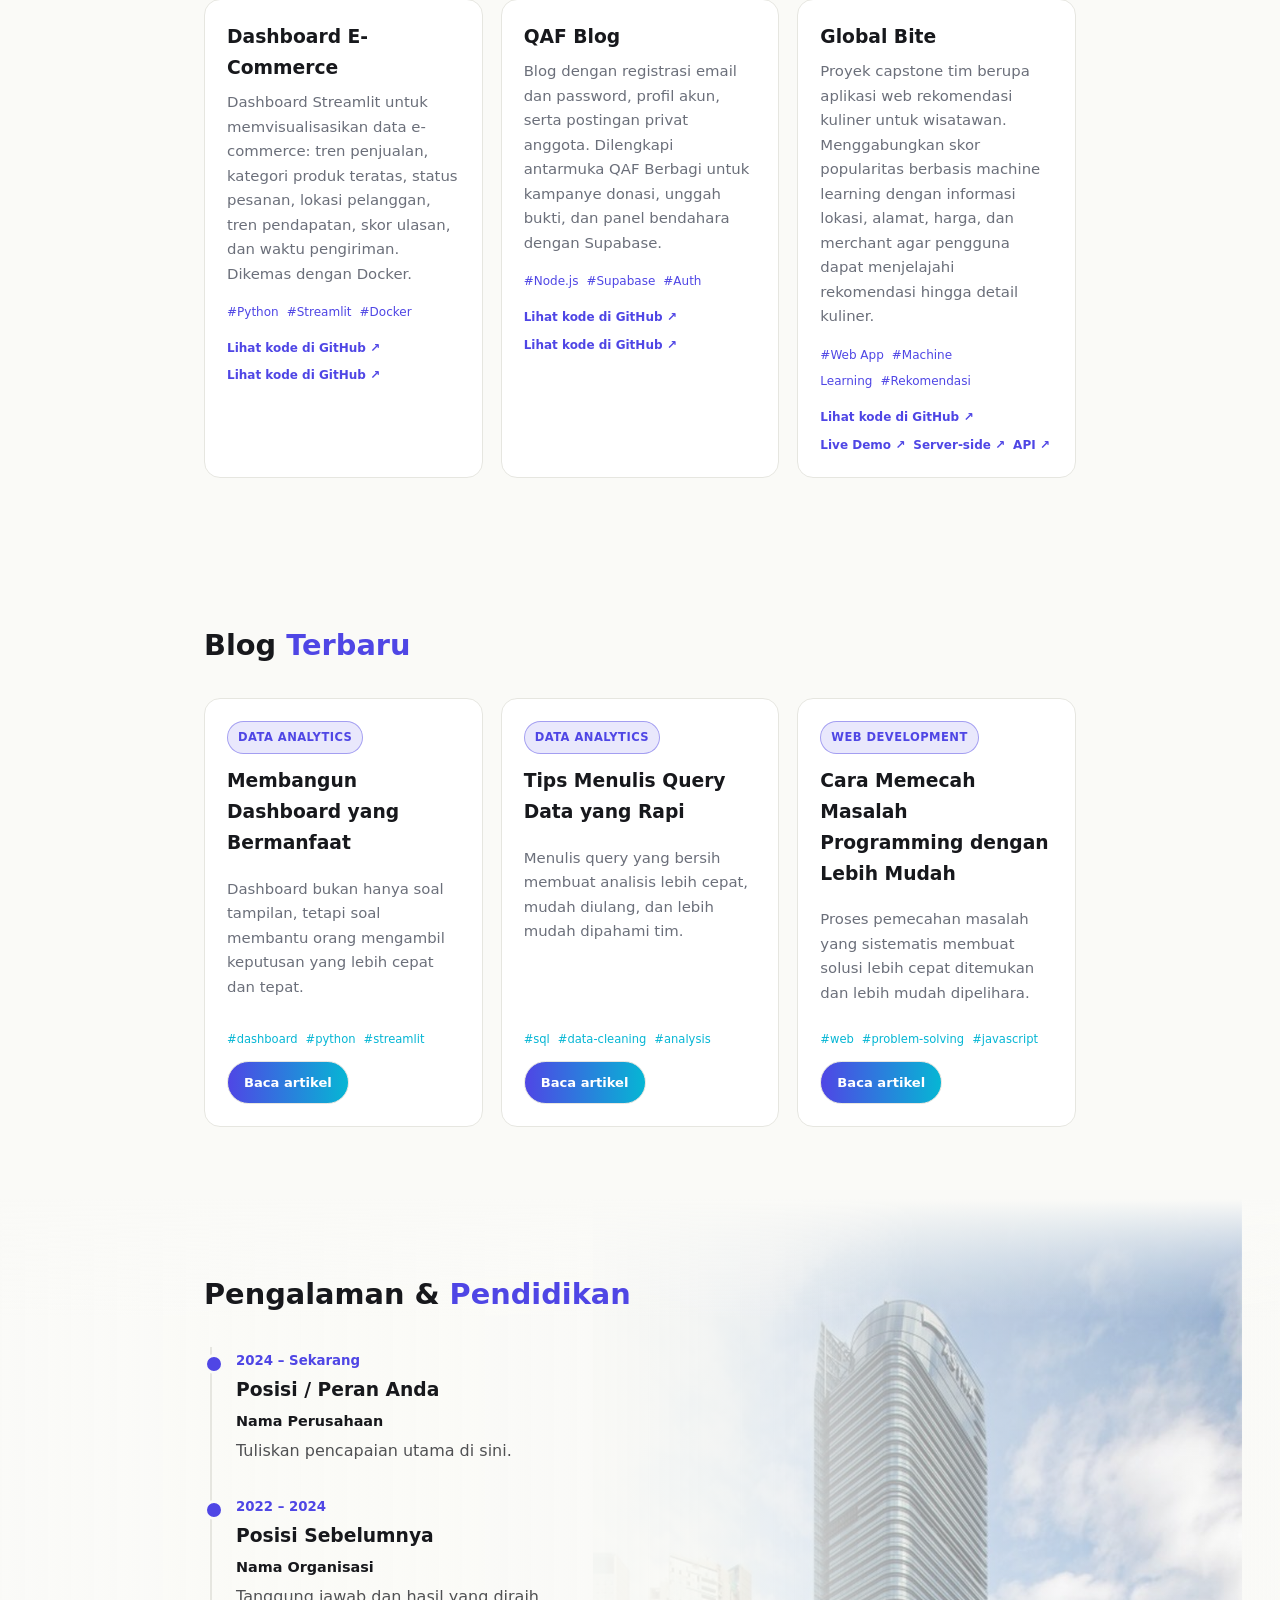
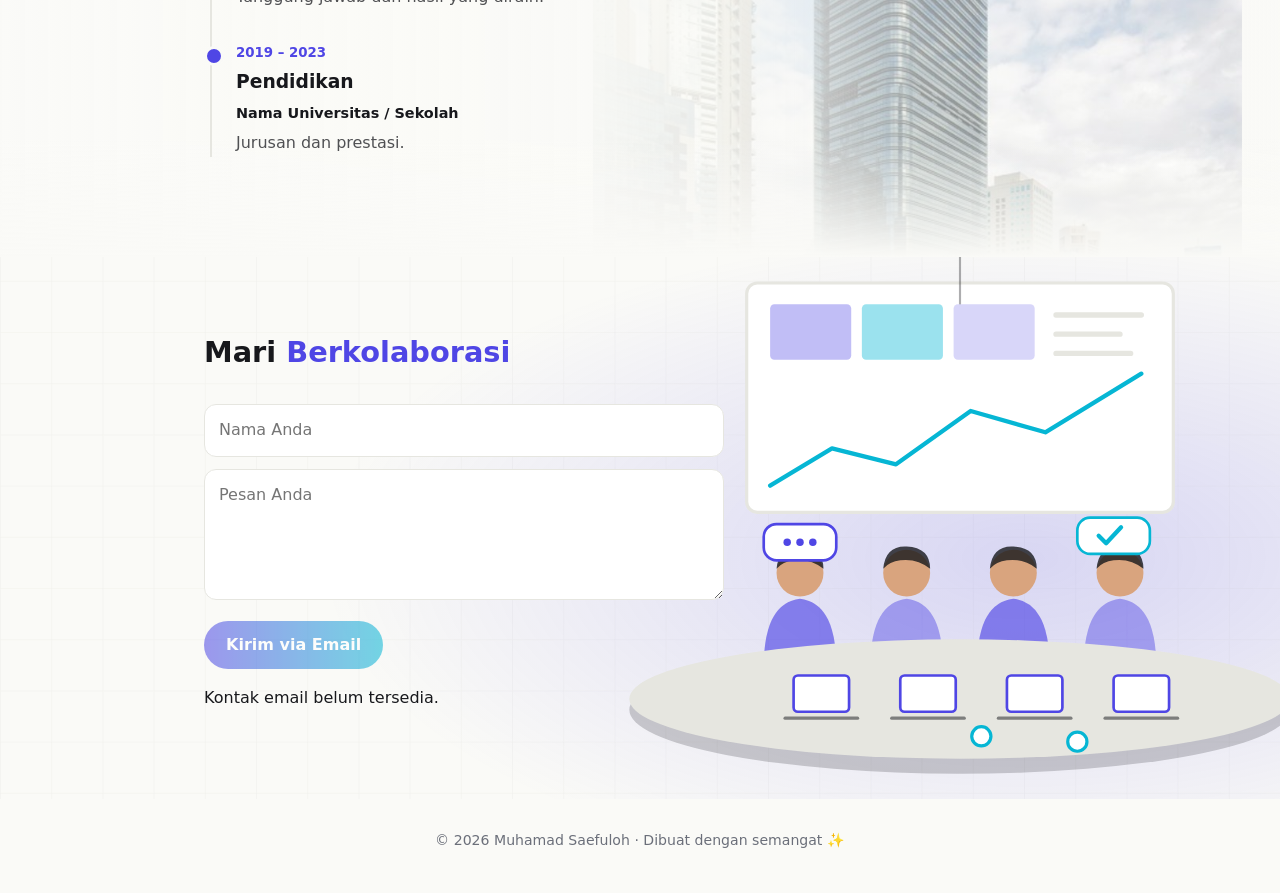
==== commit d509e661: "Remove placeholder emails from site data Co-authored-by: Copilot <223556219+Copilot@users.noreply.gi" ====
--- a/index.html
+++ b/index.html
@@ -359,7 +359,7 @@
           <path d="M900 0V70" stroke="var(--tx)" opacity=".35" stroke-width="2"/>
         </svg>
         <h2>Mari <span>Berkolaborasi</span></h2>
-        <div style="max-width:520px"><input id="fn" placeholder="Nama Anda"><textarea id="fm" rows="4" placeholder="Pesan Anda"></textarea><button class="btn p" id="send">Kirim via Email</button></div>
+        <div style="max-width:520px"><input id="fn" placeholder="Nama Anda"><textarea id="fm" rows="4" placeholder="Pesan Anda"></textarea><button class="btn p" id="send">Kirim via Email</button><p id="contact-status" role="status" aria-live="polite"></p></div>
       </section>
     </main>
     <footer>© <span id="yr"></span> <span id="fn2"></span> · Dibuat dengan semangat ✨</footer>
--- a/style.css
+++ b/style.css
@@ -177,6 +177,11 @@
 }
 .btn:hover {
   transform: translateY(-2px);
+}
+.btn:disabled {
+  cursor: not-allowed;
+  opacity: .55;
+  transform: none;
 }
 .stats {
   display: grid;
